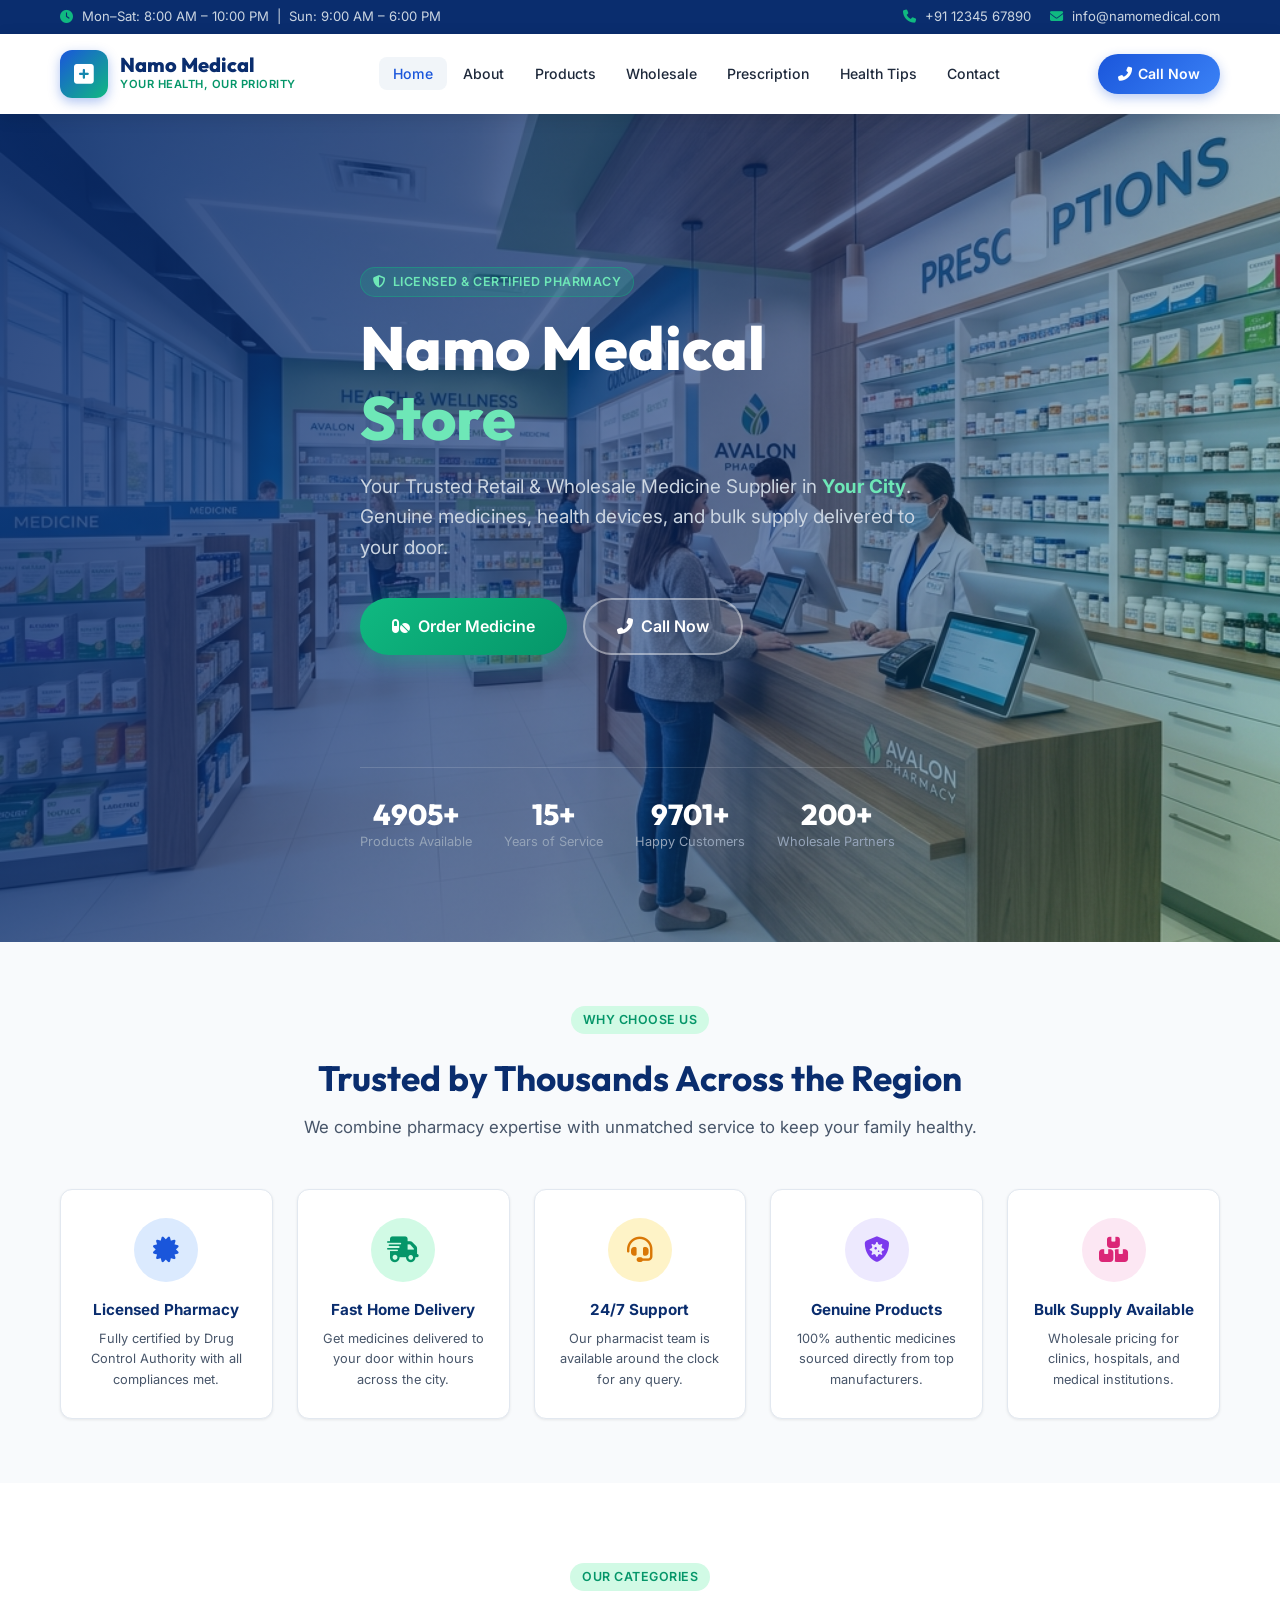
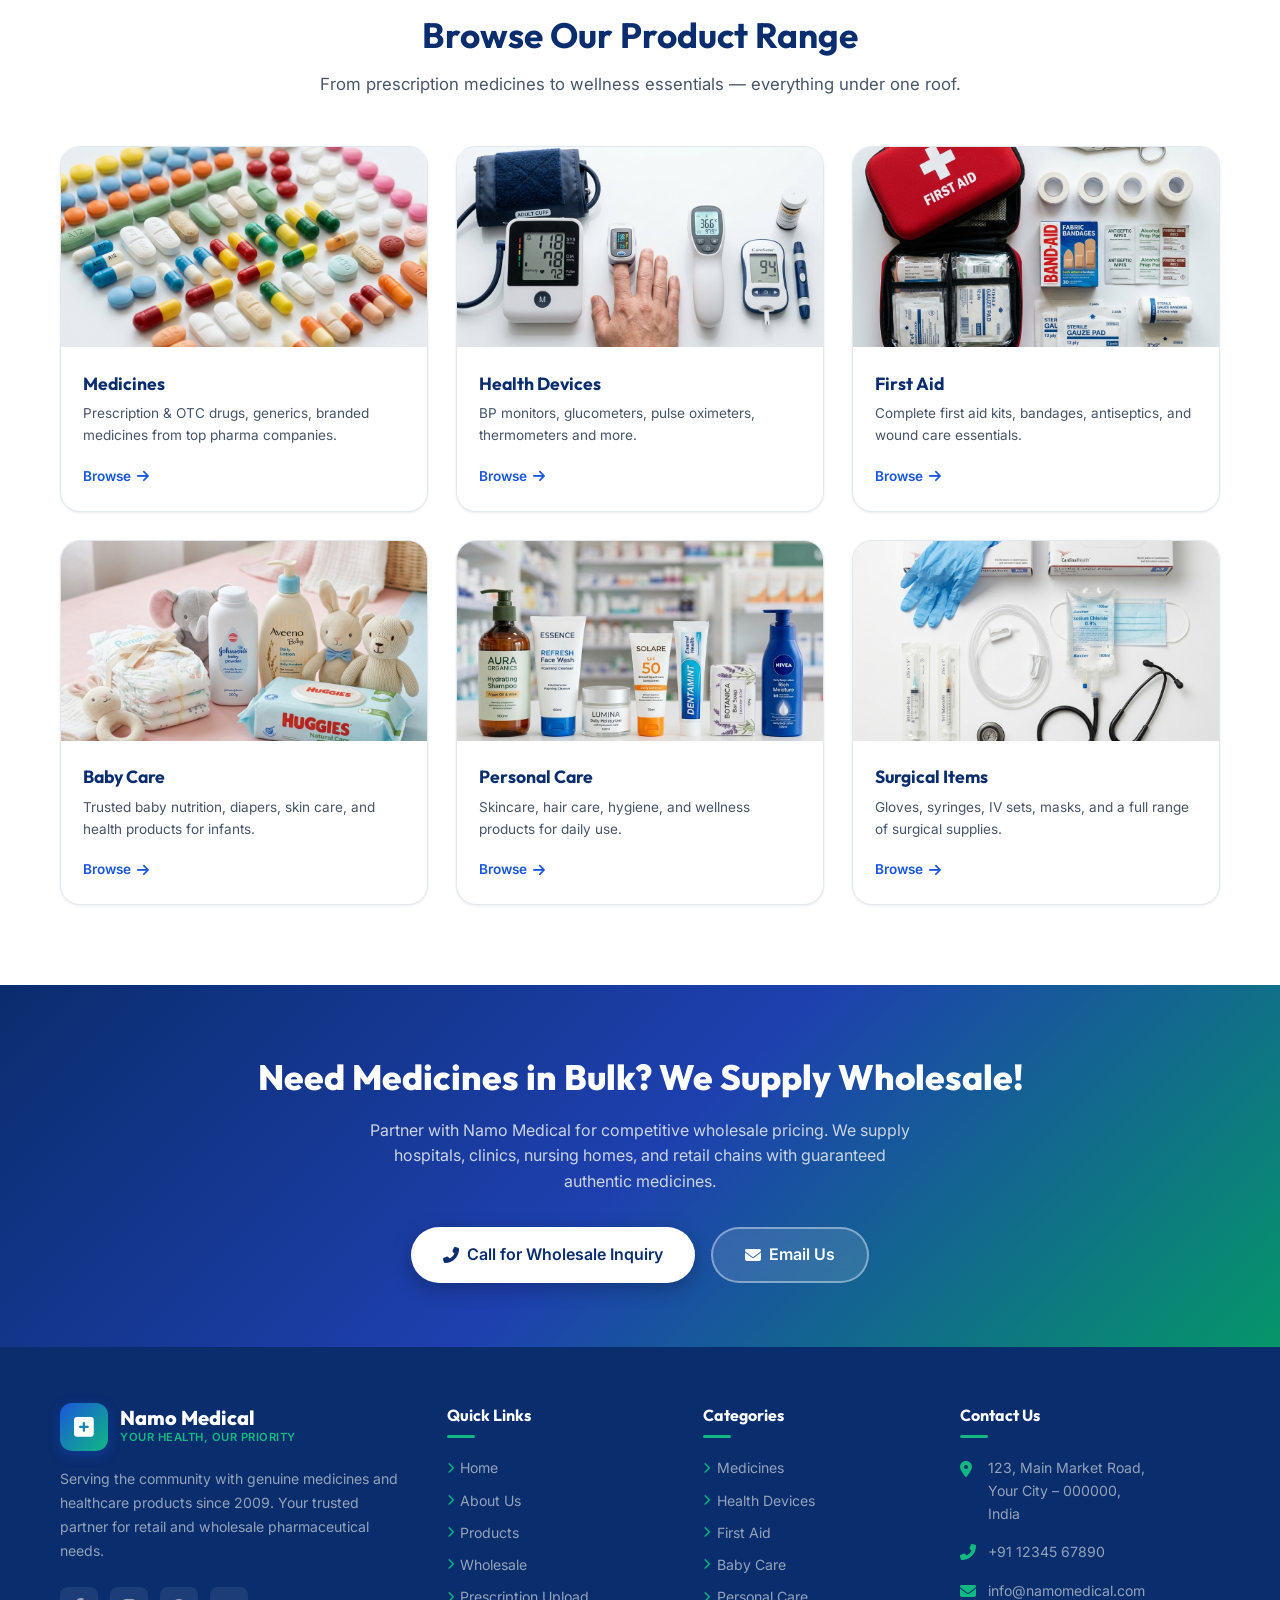
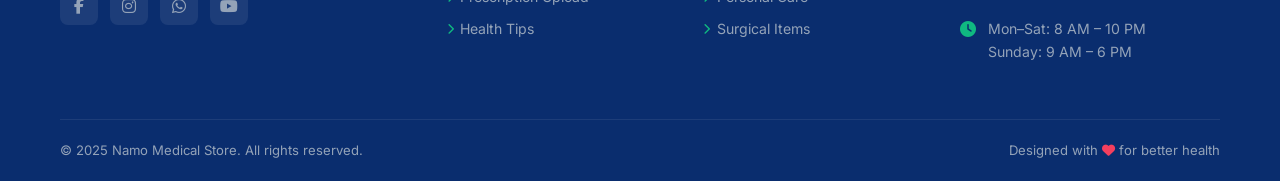
==== index.html @ fe3d4a57 "folder structure" ====
<!DOCTYPE html>
<html lang="en">
<head>
  <meta charset="UTF-8" />
  <meta name="viewport" content="width=device-width, initial-scale=1.0" />
  <title>Namo Medical Store – Trusted Retail & Wholesale Medicine Supplier</title>
  <meta name="description" content="Namo Medical Store – Your trusted retail pharmacy and wholesale medicine supplier. Licensed pharmacy offering genuine medicines, health devices, baby care, and more with fast home delivery." />
  <link rel="stylesheet" href="css/style.css" />
  <link rel="stylesheet" href="https://cdnjs.cloudflare.com/ajax/libs/font-awesome/6.5.0/css/all.min.css" />
</head>
<body>

  <!-- ===== TOP BAR ===== -->
  <div class="top-bar">
    <div class="container">
      <div class="top-bar-left">
        <span><i class="fas fa-clock"></i> Mon–Sat: 8:00 AM – 10:00 PM &nbsp;|&nbsp; Sun: 9:00 AM – 6:00 PM</span>
      </div>
      <div class="top-bar-right">
        <a href="tel:+911234567890"><i class="fas fa-phone"></i> +91 12345 67890</a>
        <a href="mailto:info@namomedical.com"><i class="fas fa-envelope"></i> info@namomedical.com</a>
      </div>
    </div>
  </div>

  <!-- ===== HEADER ===== -->
  <header id="main-header">
    <div class="container">
      <nav>
        <!-- Logo -->
        <a href="#home" class="logo">
          <div class="logo-icon"><i class="fas fa-plus-square"></i></div>
          <div class="logo-text">
            <div class="name">Namo Medical</div>
            <div class="tagline">Your Health, Our Priority</div>
          </div>
        </a>

        <!-- Desktop Nav -->
        <ul class="nav-menu">
          <li><a href="#home" class="active">Home</a></li>
          <li><a href="#about">About</a></li>
          <li><a href="#products">Products</a></li>
          <li><a href="#wholesale">Wholesale</a></li>
          <li><a href="#prescription">Prescription</a></li>
          <li><a href="#health-tips">Health Tips</a></li>
          <li><a href="#contact">Contact</a></li>
        </ul>

        <!-- Actions -->
        <div class="nav-actions">
          <a href="tel:+911234567890" class="btn-call">
            <i class="fas fa-phone-alt"></i> Call Now
          </a>
          <button class="hamburger" id="hamburger" aria-label="Open menu">
            <span></span><span></span><span></span>
          </button>
        </div>
      </nav>
    </div>
  </header>

  <!-- ===== MOBILE NAV ===== -->
  <div class="mobile-nav" id="mobile-nav" role="dialog" aria-label="Mobile navigation">
    <button class="mobile-nav-close" id="mobile-close"><i class="fas fa-times"></i></button>
    <a href="#home">Home</a>
    <a href="#about">About</a>
    <a href="#products">Products</a>
    <a href="#wholesale">Wholesale</a>
    <a href="#prescription">Prescription Upload</a>
    <a href="#health-tips">Health Tips</a>
    <a href="#contact">Contact</a>
    <a href="tel:+911234567890" class="btn-call"><i class="fas fa-phone-alt"></i> Call Now</a>
  </div>

  <!-- ===== HERO ===== -->
  <section class="hero" id="home">
    <div class="hero-bg"></div>
    <div class="hero-overlay"></div>
    <div class="container">
      <div class="hero-content">
        <span class="badge-pill"><i class="fas fa-shield-alt"></i> &nbsp;Licensed & Certified Pharmacy</span>
        <h1 class="hero-title">
          Namo Medical<br />
          <span>Store</span>
        </h1>
        <p class="hero-subtitle">
          Your Trusted Retail &amp; Wholesale Medicine Supplier in <strong style="color:#6ee7b7;">Your City</strong>. Genuine medicines, health devices, and bulk supply delivered to your door.
        </p>
        <div class="hero-buttons">
          <a href="#products" class="btn-primary">
            <i class="fas fa-pills"></i> Order Medicine
          </a>
          <a href="tel:+911234567890" class="btn-secondary">
            <i class="fas fa-phone-alt"></i> Call Now
          </a>
        </div>
      </div>

      <div class="hero-stats">
        <div class="stat-item">
          <div class="stat-number" data-count="5000" data-suffix="+">0+</div>
          <div class="stat-label">Products Available</div>
        </div>
        <div class="stat-item">
          <div class="stat-number" data-count="15" data-suffix="+">0+</div>
          <div class="stat-label">Years of Service</div>
        </div>
        <div class="stat-item">
          <div class="stat-number" data-count="10000" data-suffix="+">0+</div>
          <div class="stat-label">Happy Customers</div>
        </div>
        <div class="stat-item">
          <div class="stat-number" data-count="200" data-suffix="+">0+</div>
          <div class="stat-label">Wholesale Partners</div>
        </div>
      </div>
    </div>
  </section>

  <!-- ===== TRUST BADGES ===== -->
  <section class="trust-section" id="about">
    <div class="container">
      <span class="badge-pill" style="display:block;width:fit-content;margin:0 auto 1rem;">Why Choose Us</span>
      <h2 class="section-title">Trusted by Thousands Across the Region</h2>
      <p class="section-subtitle">We combine pharmacy expertise with unmatched service to keep your family healthy.</p>
      <div class="trust-grid">

        <div class="trust-card reveal">
          <div class="trust-icon"><i class="fas fa-certificate"></i></div>
          <h3>Licensed Pharmacy</h3>
          <p>Fully certified by Drug Control Authority with all compliances met.</p>
        </div>

        <div class="trust-card reveal">
          <div class="trust-icon"><i class="fas fa-truck-fast"></i></div>
          <h3>Fast Home Delivery</h3>
          <p>Get medicines delivered to your door within hours across the city.</p>
        </div>

        <div class="trust-card reveal">
          <div class="trust-icon"><i class="fas fa-headset"></i></div>
          <h3>24/7 Support</h3>
          <p>Our pharmacist team is available around the clock for any query.</p>
        </div>

        <div class="trust-card reveal">
          <div class="trust-icon"><i class="fas fa-shield-virus"></i></div>
          <h3>Genuine Products</h3>
          <p>100% authentic medicines sourced directly from top manufacturers.</p>
        </div>

        <div class="trust-card reveal">
          <div class="trust-icon"><i class="fas fa-boxes-stacked"></i></div>
          <h3>Bulk Supply Available</h3>
          <p>Wholesale pricing for clinics, hospitals, and medical institutions.</p>
        </div>

      </div>
    </div>
  </section>

  <!-- ===== FEATURED CATEGORIES ===== -->
  <section class="categories-section" id="products">
    <div class="container">
      <span class="badge-pill" style="display:block;width:fit-content;margin:0 auto 1rem;">Our Categories</span>
      <h2 class="section-title">Browse Our Product Range</h2>
      <p class="section-subtitle">From prescription medicines to wellness essentials — everything under one roof.</p>
      <div class="categories-grid">

        <div class="category-card reveal">
          <div class="category-img-wrap">
            <img src="images/medicines.png" alt="Medicines" class="category-img" loading="lazy" />
            <div class="category-overlay"></div>
          </div>
          <div class="category-body">
            <h3>Medicines</h3>
            <p>Prescription & OTC drugs, generics, branded medicines from top pharma companies.</p>
            <span class="category-link">Browse <i class="fas fa-arrow-right"></i></span>
          </div>
        </div>

        <div class="category-card reveal">
          <div class="category-img-wrap">
            <img src="images/health_devices.png" alt="Health Devices" class="category-img" loading="lazy" />
            <div class="category-overlay"></div>
          </div>
          <div class="category-body">
            <h3>Health Devices</h3>
            <p>BP monitors, glucometers, pulse oximeters, thermometers and more.</p>
            <span class="category-link">Browse <i class="fas fa-arrow-right"></i></span>
          </div>
        </div>

        <div class="category-card reveal">
          <div class="category-img-wrap">
            <img src="images/first_aid.png" alt="First Aid" class="category-img" loading="lazy" />
            <div class="category-overlay"></div>
          </div>
          <div class="category-body">
            <h3>First Aid</h3>
            <p>Complete first aid kits, bandages, antiseptics, and wound care essentials.</p>
            <span class="category-link">Browse <i class="fas fa-arrow-right"></i></span>
          </div>
        </div>

        <div class="category-card reveal">
          <div class="category-img-wrap">
            <img src="images/baby_care.png" alt="Baby Care" class="category-img" loading="lazy" />
            <div class="category-overlay"></div>
          </div>
          <div class="category-body">
            <h3>Baby Care</h3>
            <p>Trusted baby nutrition, diapers, skin care, and health products for infants.</p>
            <span class="category-link">Browse <i class="fas fa-arrow-right"></i></span>
          </div>
        </div>

        <div class="category-card reveal">
          <div class="category-img-wrap">
            <img src="images/personal_care.png" alt="Personal Care" class="category-img" loading="lazy" />
            <div class="category-overlay"></div>
          </div>
          <div class="category-body">
            <h3>Personal Care</h3>
            <p>Skincare, hair care, hygiene, and wellness products for daily use.</p>
            <span class="category-link">Browse <i class="fas fa-arrow-right"></i></span>
          </div>
        </div>

        <div class="category-card reveal">
          <div class="category-img-wrap">
            <img src="images/surgical.png" alt="Surgical Items" class="category-img" loading="lazy" />
            <div class="category-overlay"></div>
          </div>
          <div class="category-body">
            <h3>Surgical Items</h3>
            <p>Gloves, syringes, IV sets, masks, and a full range of surgical supplies.</p>
            <span class="category-link">Browse <i class="fas fa-arrow-right"></i></span>
          </div>
        </div>

      </div>
    </div>
  </section>

  <!-- ===== CTA STRIP ===== -->
  <section class="cta-strip" id="wholesale">
    <div class="container">
      <h2>Need Medicines in Bulk? We Supply Wholesale!</h2>
      <p>Partner with Namo Medical for competitive wholesale pricing. We supply hospitals, clinics, nursing homes, and retail chains with guaranteed authentic medicines.</p>
      <div style="display:flex;gap:1rem;justify-content:center;flex-wrap:wrap;">
        <a href="tel:+911234567890" class="btn-primary"><i class="fas fa-phone-alt"></i> Call for Wholesale Inquiry</a>
        <a href="mailto:wholesale@namomedical.com" class="btn-secondary" style="color:white;"><i class="fas fa-envelope"></i> Email Us</a>
      </div>
    </div>
  </section>

  <!-- ===== FOOTER ===== -->
  <footer id="contact">
    <div class="container">
      <div class="footer-grid">

        <!-- Brand -->
        <div class="footer-brand">
          <div class="logo">
            <div class="logo-icon"><i class="fas fa-plus-square"></i></div>
            <div class="logo-text">
              <div class="name">Namo Medical</div>
              <div class="tagline">Your Health, Our Priority</div>
            </div>
          </div>
          <p class="footer-desc">Serving the community with genuine medicines and healthcare products since 2009. Your trusted partner for retail and wholesale pharmaceutical needs.</p>
          <div class="social-links">
            <a href="#" aria-label="Facebook"><i class="fab fa-facebook-f"></i></a>
            <a href="#" aria-label="Instagram"><i class="fab fa-instagram"></i></a>
            <a href="#" aria-label="WhatsApp"><i class="fab fa-whatsapp"></i></a>
            <a href="#" aria-label="YouTube"><i class="fab fa-youtube"></i></a>
          </div>
        </div>

        <!-- Quick Links -->
        <div class="footer-col">
          <h4>Quick Links</h4>
          <ul class="footer-links">
            <li><a href="#home"><i class="fas fa-chevron-right"></i> Home</a></li>
            <li><a href="#about"><i class="fas fa-chevron-right"></i> About Us</a></li>
            <li><a href="#products"><i class="fas fa-chevron-right"></i> Products</a></li>
            <li><a href="#wholesale"><i class="fas fa-chevron-right"></i> Wholesale</a></li>
            <li><a href="#prescription"><i class="fas fa-chevron-right"></i> Prescription Upload</a></li>
            <li><a href="#health-tips"><i class="fas fa-chevron-right"></i> Health Tips</a></li>
          </ul>
        </div>

        <!-- Categories -->
        <div class="footer-col">
          <h4>Categories</h4>
          <ul class="footer-links">
            <li><a href="#products"><i class="fas fa-chevron-right"></i> Medicines</a></li>
            <li><a href="#products"><i class="fas fa-chevron-right"></i> Health Devices</a></li>
            <li><a href="#products"><i class="fas fa-chevron-right"></i> First Aid</a></li>
            <li><a href="#products"><i class="fas fa-chevron-right"></i> Baby Care</a></li>
            <li><a href="#products"><i class="fas fa-chevron-right"></i> Personal Care</a></li>
            <li><a href="#products"><i class="fas fa-chevron-right"></i> Surgical Items</a></li>
          </ul>
        </div>

        <!-- Contact -->
        <div class="footer-col">
          <h4>Contact Us</h4>
          <div class="contact-item">
            <i class="fas fa-map-marker-alt"></i>
            <span>123, Main Market Road,<br />Your City – 000000,<br />India</span>
          </div>
          <div class="contact-item">
            <i class="fas fa-phone-alt"></i>
            <span><a href="tel:+911234567890" style="color:#94a3b8;">+91 12345 67890</a></span>
          </div>
          <div class="contact-item">
            <i class="fas fa-envelope"></i>
            <span><a href="mailto:info@namomedical.com" style="color:#94a3b8;">info@namomedical.com</a></span>
          </div>
          <div class="contact-item">
            <i class="fas fa-clock"></i>
            <span>Mon–Sat: 8 AM – 10 PM<br />Sunday: 9 AM – 6 PM</span>
          </div>
        </div>

      </div><!-- /footer-grid -->

      <div class="footer-bottom">
        <span>&copy; 2025 Namo Medical Store. All rights reserved.</span>
        <span>Designed with <i class="fas fa-heart" style="color:#f43f5e;"></i> for better health</span>
      </div>
    </div>
  </footer>

  <script src="js/main.js"></script>
</body>
</html>
---- css/style.css ----
/* =============================================
   NAMO MEDICAL STORE - Main Stylesheet
   ============================================= */

@import url('https://fonts.googleapis.com/css2?family=Inter:wght@300;400;500;600;700;800&family=Outfit:wght@400;600;700;800&display=swap');

/* --- CSS Variables --- */
:root {
  --blue-dark:   #0a2d6e;
  --blue:        #1a56db;
  --blue-light:  #3b82f6;
  --green:       #10b981;
  --green-dark:  #059669;
  --green-light: #d1fae5;
  --white:       #ffffff;
  --gray-50:     #f8fafc;
  --gray-100:    #f1f5f9;
  --gray-200:    #e2e8f0;
  --gray-400:    #94a3b8;
  --gray-600:    #475569;
  --gray-800:    #1e293b;
  --shadow-sm:   0 1px 3px rgba(0,0,0,.08);
  --shadow-md:   0 4px 16px rgba(0,0,0,.10);
  --shadow-lg:   0 12px 40px rgba(0,0,0,.14);
  --radius:      12px;
  --radius-lg:   20px;
  --transition:  .3s ease;
}

/* --- Reset --- */
*, *::before, *::after { box-sizing: border-box; margin: 0; padding: 0; }
html { scroll-behavior: smooth; font-size: 16px; }
body { font-family: 'Inter', sans-serif; color: var(--gray-800); background: var(--white); line-height: 1.6; }
img { max-width: 100%; display: block; }
a { text-decoration: none; color: inherit; }
ul { list-style: none; }
button { cursor: pointer; border: none; font-family: inherit; }

/* --- Utility --- */
.container { max-width: 1200px; margin: 0 auto; padding: 0 20px; }
.section-title { font-family: 'Outfit', sans-serif; font-size: clamp(1.6rem, 3vw, 2.2rem); font-weight: 700; color: var(--blue-dark); text-align: center; margin-bottom: .5rem; }
.section-subtitle { text-align: center; color: var(--gray-600); font-size: 1.05rem; margin-bottom: 3rem; }
.badge-pill { display: inline-block; background: var(--green-light); color: var(--green-dark); font-size: .78rem; font-weight: 600; padding: .25rem .75rem; border-radius: 50px; letter-spacing: .5px; text-transform: uppercase; margin-bottom: 1rem; }

/* =============================================
   TOP BAR
   ============================================= */
.top-bar {
  background: var(--blue-dark);
  color: #cbd5e1;
  font-size: .82rem;
  padding: .4rem 0;
}
.top-bar .container {
  display: flex;
  justify-content: space-between;
  align-items: center;
  flex-wrap: wrap;
  gap: .5rem;
}
.top-bar a { color: #cbd5e1; transition: color var(--transition); }
.top-bar a:hover { color: var(--white); }
.top-bar-left, .top-bar-right { display: flex; align-items: center; gap: 1.2rem; }
.top-bar i { margin-right: .3rem; color: var(--green); }

/* =============================================
   HEADER / NAV
   ============================================= */
header {
  position: sticky;
  top: 0;
  z-index: 1000;
  background: var(--white);
  box-shadow: var(--shadow-md);
  transition: box-shadow var(--transition);
}
header.scrolled { box-shadow: 0 4px 24px rgba(0,0,0,.15); }

nav { display: flex; align-items: center; justify-content: space-between; padding: 1rem 0; gap: 1rem; }

/* Logo */
.logo { display: flex; align-items: center; gap: .75rem; }
.logo-icon {
  width: 48px; height: 48px;
  background: linear-gradient(135deg, var(--blue), var(--green));
  border-radius: var(--radius);
  display: flex; align-items: center; justify-content: center;
  font-size: 1.4rem; color: white;
  box-shadow: 0 4px 12px rgba(26,86,219,.35);
}
.logo-text .name { font-family: 'Outfit', sans-serif; font-weight: 800; font-size: 1.25rem; color: var(--blue-dark); line-height: 1.1; }
.logo-text .tagline { font-size: .7rem; color: var(--green-dark); font-weight: 600; letter-spacing: .5px; text-transform: uppercase; }

/* Nav Menu */
.nav-menu { display: flex; align-items: center; gap: .2rem; }
.nav-menu a {
  padding: .5rem .85rem;
  font-size: .88rem;
  font-weight: 500;
  color: var(--gray-800);
  border-radius: 8px;
  transition: background var(--transition), color var(--transition);
  white-space: nowrap;
}
.nav-menu a:hover, .nav-menu a.active { background: var(--gray-100); color: var(--blue); }

/* Nav Actions */
.nav-actions { display: flex; align-items: center; gap: .75rem; }
.btn-call {
  background: linear-gradient(135deg, var(--blue), var(--blue-light));
  color: white;
  padding: .55rem 1.25rem;
  border-radius: 50px;
  font-size: .88rem;
  font-weight: 600;
  display: flex; align-items: center; gap: .4rem;
  box-shadow: 0 4px 12px rgba(26,86,219,.3);
  transition: transform var(--transition), box-shadow var(--transition);
}
.btn-call:hover { transform: translateY(-2px); box-shadow: 0 6px 20px rgba(26,86,219,.4); }

/* Hamburger */
.hamburger { display: none; flex-direction: column; gap: 5px; padding: .4rem; cursor: pointer; }
.hamburger span { display: block; width: 24px; height: 2px; background: var(--blue-dark); border-radius: 2px; transition: all var(--transition); }
.hamburger.open span:nth-child(1) { transform: rotate(45deg) translate(5px, 5px); }
.hamburger.open span:nth-child(2) { opacity: 0; }
.hamburger.open span:nth-child(3) { transform: rotate(-45deg) translate(5px, -5px); }

/* =============================================
   HERO SECTION
   ============================================= */
.hero {
  position: relative;
  min-height: 92vh;
  display: flex; align-items: center;
  overflow: hidden;
}
.hero-bg {
  position: absolute; inset: 0;
  background-image: url('../images/hero_banner.png');
  background-size: cover;
  background-position: center;
  background-repeat: no-repeat;
}
.hero-overlay {
  position: absolute; inset: 0;
  background: linear-gradient(120deg, rgba(10,45,110,.88) 0%, rgba(10,45,110,.6) 55%, rgba(16,185,129,.25) 100%);
}
.hero-content {
  position: relative; z-index: 2;
  max-width: 700px;
  padding: 4rem 0;
  animation: fadeInUp .9s ease both;
}
.hero-content .badge-pill { background: rgba(16,185,129,.2); color: #6ee7b7; border: 1px solid rgba(16,185,129,.4); }
.hero-title {
  font-family: 'Outfit', sans-serif;
  font-size: clamp(2.2rem, 5vw, 3.8rem);
  font-weight: 800;
  color: white;
  line-height: 1.15;
  margin-bottom: 1.2rem;
}
.hero-title span { color: #6ee7b7; }
.hero-subtitle { font-size: clamp(1rem, 2vw, 1.18rem); color: #cbd5e1; margin-bottom: 2.2rem; max-width: 560px; }
.hero-buttons { display: flex; gap: 1rem; flex-wrap: wrap; }

/* Buttons */
.btn-primary {
  background: linear-gradient(135deg, var(--green), var(--green-dark));
  color: white;
  padding: .85rem 2rem;
  border-radius: 50px;
  font-size: 1rem;
  font-weight: 600;
  display: inline-flex; align-items: center; gap: .5rem;
  box-shadow: 0 6px 20px rgba(16,185,129,.4);
  transition: transform var(--transition), box-shadow var(--transition);
}
.btn-primary:hover { transform: translateY(-3px); box-shadow: 0 10px 28px rgba(16,185,129,.5); }

.btn-secondary {
  background: rgba(255,255,255,.12);
  color: white;
  padding: .85rem 2rem;
  border-radius: 50px;
  font-size: 1rem;
  font-weight: 600;
  display: inline-flex; align-items: center; gap: .5rem;
  border: 2px solid rgba(255,255,255,.4);
  backdrop-filter: blur(8px);
  transition: all var(--transition);
}
.btn-secondary:hover { background: rgba(255,255,255,.22); border-color: white; }

/* Hero Stats */
.hero-stats {
  position: relative; z-index: 2;
  display: flex; gap: 2rem; flex-wrap: wrap;
  margin-top: 3rem;
  padding-top: 2rem;
  border-top: 1px solid rgba(255,255,255,.15);
}
.stat-item { text-align: center; }
.stat-number { font-family: 'Outfit', sans-serif; font-size: 1.8rem; font-weight: 800; color: white; line-height: 1; }
.stat-label { font-size: .8rem; color: #94a3b8; margin-top: .2rem; }

/* =============================================
   TRUST BADGES
   ============================================= */
.trust-section { padding: 4rem 0; background: var(--gray-50); }
.trust-grid {
  display: grid;
  grid-template-columns: repeat(5, 1fr);
  gap: 1.5rem;
}
.trust-card {
  background: var(--white);
  border-radius: var(--radius);
  padding: 1.75rem 1.25rem;
  text-align: center;
  box-shadow: var(--shadow-sm);
  border: 1px solid var(--gray-200);
  transition: transform var(--transition), box-shadow var(--transition);
}
.trust-card:hover { transform: translateY(-5px); box-shadow: var(--shadow-lg); }
.trust-icon {
  width: 64px; height: 64px;
  margin: 0 auto 1rem;
  border-radius: 50%;
  display: flex; align-items: center; justify-content: center;
  font-size: 1.6rem;
}
.trust-card:nth-child(1) .trust-icon { background: #dbeafe; color: var(--blue); }
.trust-card:nth-child(2) .trust-icon { background: var(--green-light); color: var(--green-dark); }
.trust-card:nth-child(3) .trust-icon { background: #fef3c7; color: #d97706; }
.trust-card:nth-child(4) .trust-icon { background: #ede9fe; color: #7c3aed; }
.trust-card:nth-child(5) .trust-icon { background: #fce7f3; color: #db2777; }
.trust-card h3 { font-size: .95rem; font-weight: 700; color: var(--blue-dark); margin-bottom: .4rem; }
.trust-card p { font-size: .8rem; color: var(--gray-600); }

/* =============================================
   FEATURED CATEGORIES
   ============================================= */
.categories-section { padding: 5rem 0; background: var(--white); }
.categories-grid {
  display: grid;
  grid-template-columns: repeat(3, 1fr);
  gap: 1.75rem;
}
.category-card {
  border-radius: var(--radius-lg);
  overflow: hidden;
  box-shadow: var(--shadow-sm);
  border: 1px solid var(--gray-200);
  transition: transform var(--transition), box-shadow var(--transition);
  background: var(--white);
  cursor: pointer;
  position: relative;
}
.category-card:hover { transform: translateY(-6px); box-shadow: var(--shadow-lg); }
.category-img {
  width: 100%;
  height: 200px;
  object-fit: cover;
  transition: transform .5s ease;
}
.category-card:hover .category-img { transform: scale(1.06); }
.category-img-wrap { overflow: hidden; position: relative; }
.category-overlay {
  position: absolute; inset: 0;
  background: linear-gradient(to top, rgba(10,45,110,.65) 0%, transparent 60%);
  opacity: 0;
  transition: opacity var(--transition);
}
.category-card:hover .category-overlay { opacity: 1; }
.category-body { padding: 1.4rem; }
.category-body h3 { font-family: 'Outfit', sans-serif; font-size: 1.1rem; font-weight: 700; color: var(--blue-dark); margin-bottom: .35rem; }
.category-body p { font-size: .85rem; color: var(--gray-600); margin-bottom: 1rem; }
.category-link {
  display: inline-flex; align-items: center; gap: .35rem;
  font-size: .85rem; font-weight: 600; color: var(--blue);
  transition: gap var(--transition);
}
.category-card:hover .category-link { gap: .6rem; }

/* =============================================
   CTA STRIP
   ============================================= */
.cta-strip {
  background: linear-gradient(135deg, var(--blue-dark) 0%, #1e40af 50%, var(--green-dark) 100%);
  padding: 4rem 0;
  text-align: center;
}
.cta-strip h2 { font-family: 'Outfit', sans-serif; font-size: clamp(1.5rem,3vw,2.2rem); font-weight: 800; color: white; margin-bottom: .75rem; }
.cta-strip p { color: #cbd5e1; font-size: 1rem; margin-bottom: 2rem; max-width: 560px; margin-left: auto; margin-right: auto; }
.cta-strip .btn-primary { background: white; color: var(--blue-dark); box-shadow: 0 6px 20px rgba(0,0,0,.25); }
.cta-strip .btn-primary:hover { box-shadow: 0 10px 30px rgba(0,0,0,.35); }

/* =============================================
   FOOTER
   ============================================= */
footer {
  background: var(--blue-dark);
  color: #94a3b8;
  padding: 3.5rem 0 0;
}
.footer-grid {
  display: grid;
  grid-template-columns: 1.6fr 1fr 1fr 1.2fr;
  gap: 2.5rem;
  padding-bottom: 2.5rem;
}
.footer-brand .logo-text .name { color: white; }
.footer-brand .logo-text .tagline { color: var(--green); }
.footer-desc { font-size: .88rem; margin: 1rem 0 1.5rem; line-height: 1.7; }
.social-links { display: flex; gap: .75rem; }
.social-links a {
  width: 38px; height: 38px;
  background: rgba(255,255,255,.08);
  border-radius: 8px;
  display: flex; align-items: center; justify-content: center;
  color: #94a3b8;
  transition: background var(--transition), color var(--transition), transform var(--transition);
}
.social-links a:hover { background: var(--blue); color: white; transform: translateY(-3px); }

.footer-col h4 { font-family: 'Outfit', sans-serif; font-size: 1rem; font-weight: 700; color: white; margin-bottom: 1.2rem; position: relative; }
.footer-col h4::after { content: ''; display: block; width: 28px; height: 3px; background: var(--green); border-radius: 2px; margin-top: .4rem; }
.footer-links li { margin-bottom: .6rem; }
.footer-links a { font-size: .88rem; color: #94a3b8; transition: color var(--transition), padding-left var(--transition); display: flex; align-items: center; gap: .4rem; }
.footer-links a:hover { color: white; padding-left: 4px; }
.footer-links a i { font-size: .7rem; color: var(--green); }

.contact-item { display: flex; gap: .75rem; align-items: flex-start; margin-bottom: 1rem; }
.contact-item i { color: var(--green); margin-top: .2rem; min-width: 16px; }
.contact-item span { font-size: .88rem; line-height: 1.6; }

.footer-bottom {
  border-top: 1px solid rgba(255,255,255,.08);
  padding: 1.25rem 0;
  display: flex;
  justify-content: space-between;
  align-items: center;
  flex-wrap: wrap;
  gap: .75rem;
  font-size: .82rem;
}
.footer-bottom a { color: var(--green); }

/* =============================================
   MOBILE NAV OVERLAY
   ============================================= */
.mobile-nav {
  display: none;
  position: fixed;
  inset: 0;
  z-index: 999;
  background: var(--white);
  padding: 2rem 1.5rem;
  flex-direction: column;
  gap: 1rem;
  overflow-y: auto;
  transform: translateX(-100%);
  transition: transform var(--transition);
}
.mobile-nav.open { transform: translateX(0); }
.mobile-nav a {
  display: block;
  padding: .85rem 1rem;
  font-size: 1.05rem;
  font-weight: 500;
  border-radius: var(--radius);
  border-bottom: 1px solid var(--gray-100);
  transition: background var(--transition);
}
.mobile-nav a:hover { background: var(--gray-50); color: var(--blue); }
.mobile-nav .btn-call { width: fit-content; margin-top: .5rem; }
.mobile-nav-close { align-self: flex-end; background: var(--gray-100); border-radius: 8px; padding: .5rem .9rem; font-size: 1.2rem; color: var(--gray-800); margin-bottom: 1rem; }

/* =============================================
   ANIMATIONS
   ============================================= */
@keyframes fadeInUp {
  from { opacity: 0; transform: translateY(30px); }
  to   { opacity: 1; transform: translateY(0); }
}
.reveal { opacity: 0; transform: translateY(28px); transition: opacity .7s ease, transform .7s ease; }
.reveal.visible { opacity: 1; transform: translateY(0); }

/* =============================================
   RESPONSIVE
   ============================================= */
@media (max-width: 1024px) {
  .trust-grid { grid-template-columns: repeat(3, 1fr); }
  .footer-grid { grid-template-columns: 1fr 1fr; }
}

@media (max-width: 768px) {
  .nav-menu, .nav-actions .btn-call { display: none; }
  .hamburger { display: flex; }
  .mobile-nav { display: flex; }
  .categories-grid { grid-template-columns: repeat(2, 1fr); }
  .trust-grid { grid-template-columns: repeat(2, 1fr); }
  .hero-stats { gap: 1.5rem; }
  .footer-grid { grid-template-columns: 1fr; }
  .top-bar-left { display: none; }
}

@media (max-width: 480px) {
  .categories-grid { grid-template-columns: 1fr; }
  .trust-grid { grid-template-columns: 1fr 1fr; }
  .hero-buttons { flex-direction: column; align-items: flex-start; }
}
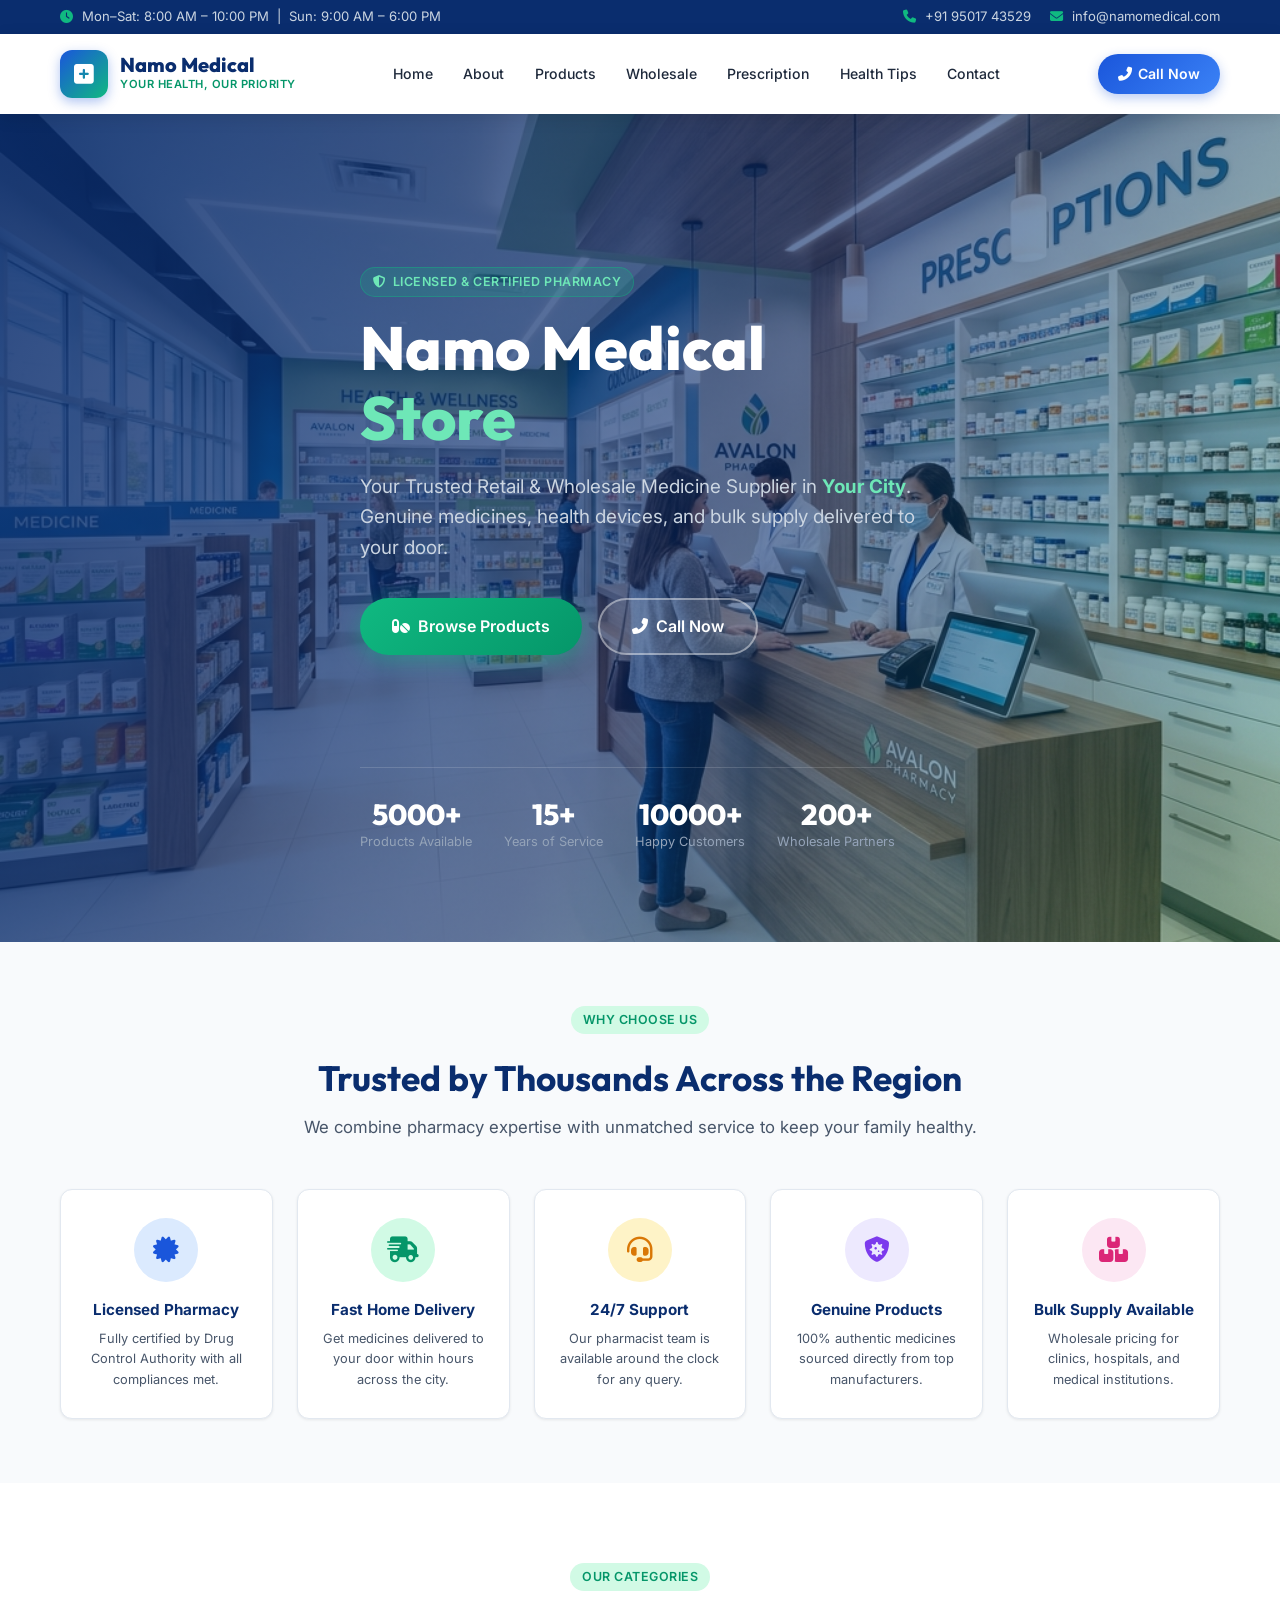
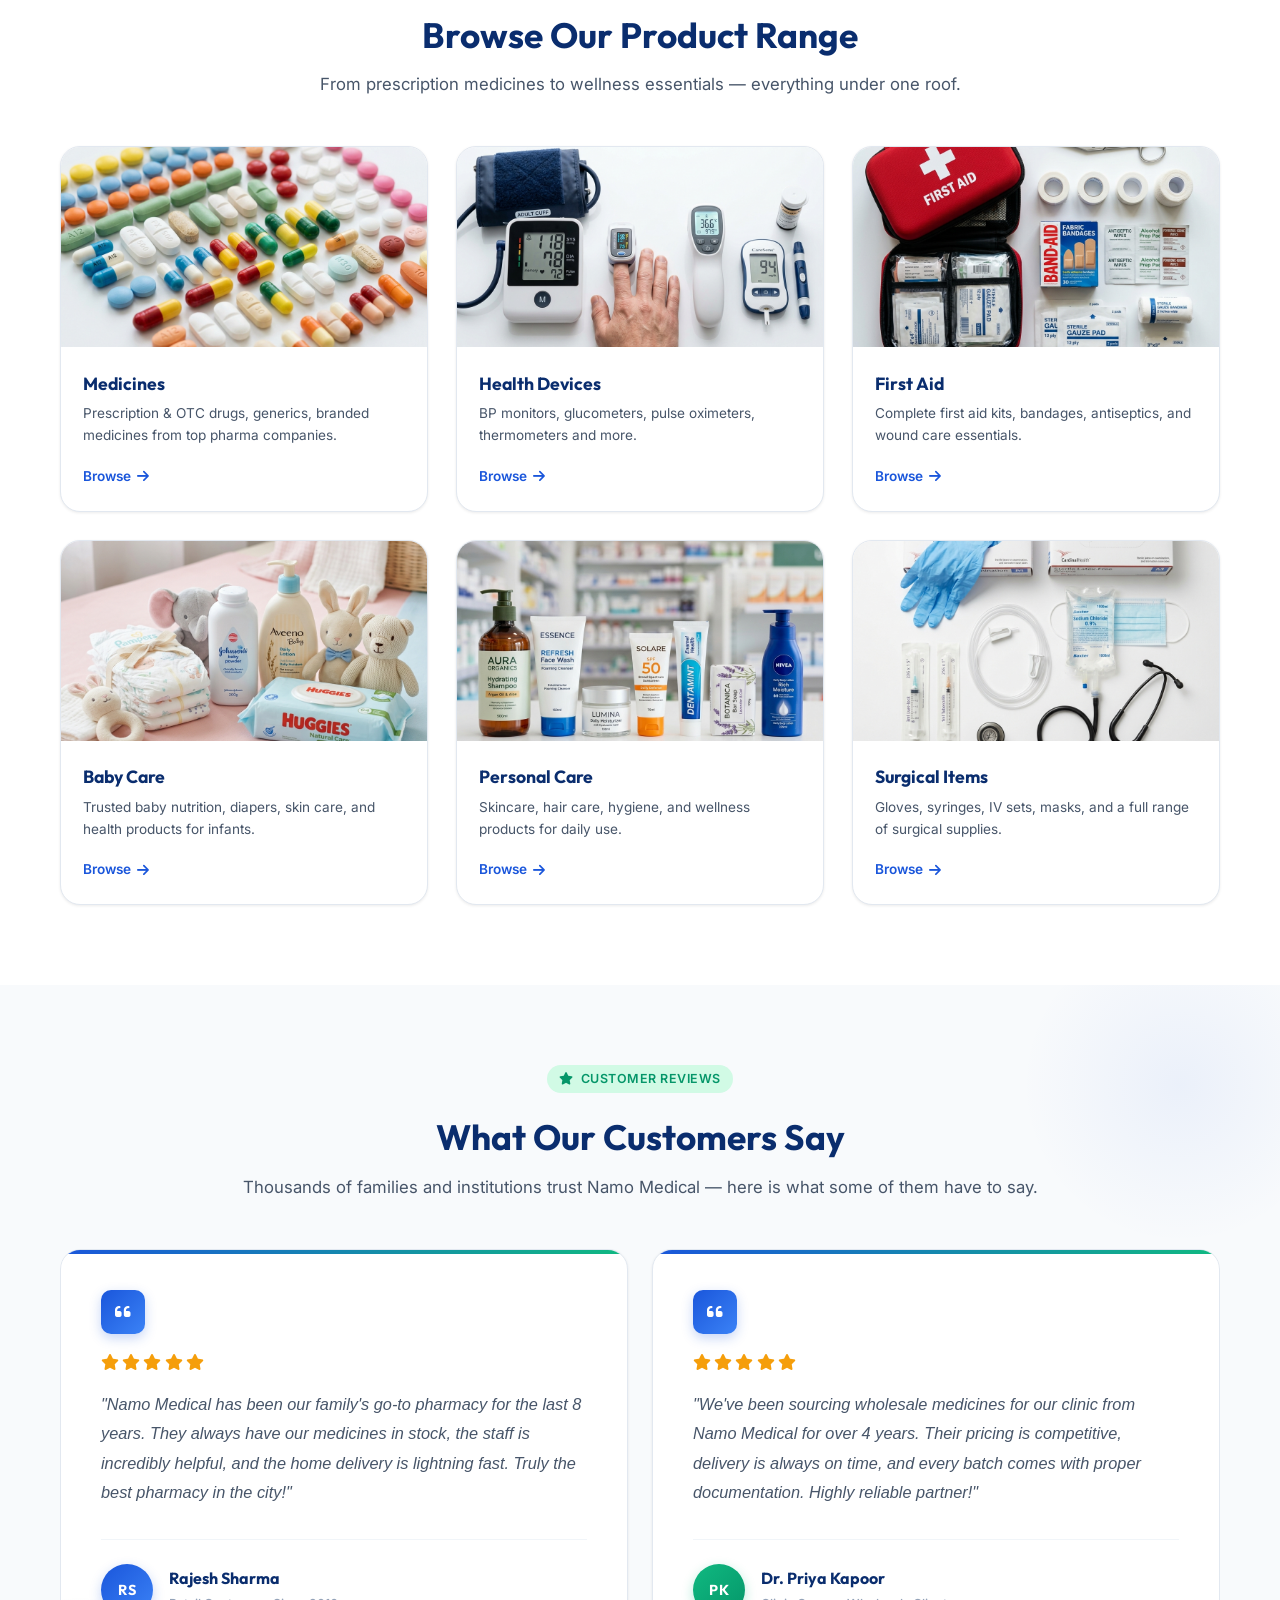
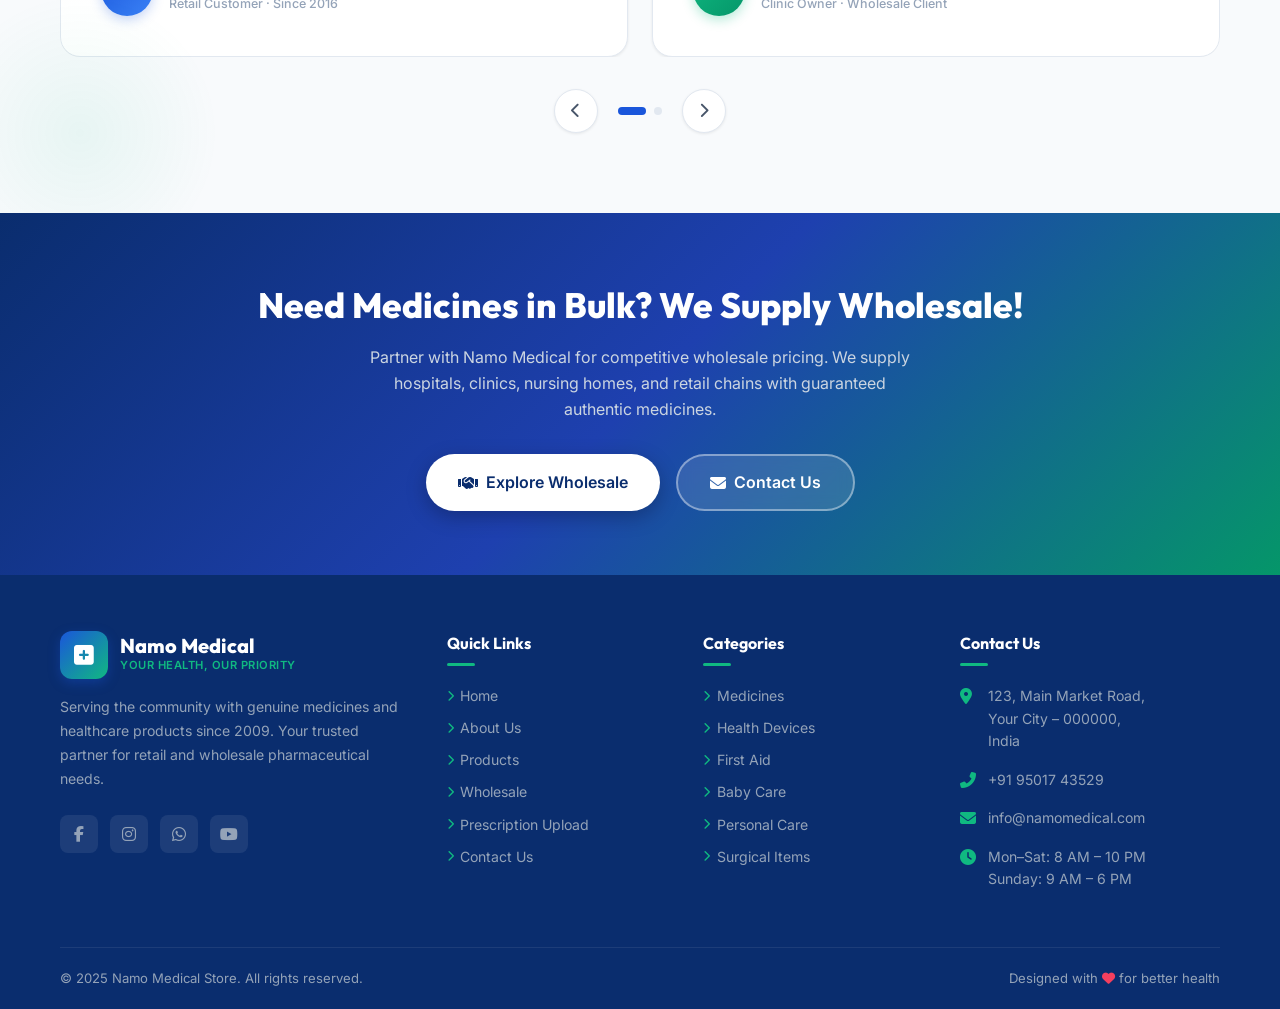
==== commit 9cf28cf7: "final touch" ====
--- a/index.html
+++ b/index.html
@@ -17,7 +17,7 @@
         <span><i class="fas fa-clock"></i> Mon–Sat: 8:00 AM – 10:00 PM &nbsp;|&nbsp; Sun: 9:00 AM – 6:00 PM</span>
       </div>
       <div class="top-bar-right">
-        <a href="tel:+911234567890"><i class="fas fa-phone"></i> +91 12345 67890</a>
+        <a href="tel:+919501743529"><i class="fas fa-phone"></i> +91 95017 43529</a>
         <a href="mailto:info@namomedical.com"><i class="fas fa-envelope"></i> info@namomedical.com</a>
       </div>
     </div>
@@ -28,7 +28,7 @@
     <div class="container">
       <nav>
         <!-- Logo -->
-        <a href="#home" class="logo">
+        <a href="index.html" class="logo">
           <div class="logo-icon"><i class="fas fa-plus-square"></i></div>
           <div class="logo-text">
             <div class="name">Namo Medical</div>
@@ -38,18 +38,18 @@
 
         <!-- Desktop Nav -->
         <ul class="nav-menu">
-          <li><a href="#home" class="active">Home</a></li>
-          <li><a href="#about">About</a></li>
-          <li><a href="#products">Products</a></li>
-          <li><a href="#wholesale">Wholesale</a></li>
-          <li><a href="#prescription">Prescription</a></li>
-          <li><a href="#health-tips">Health Tips</a></li>
-          <li><a href="#contact">Contact</a></li>
+          <li><a href="index.html" class="active">Home</a></li>
+          <li><a href="about.html">About</a></li>
+          <li><a href="products.html">Products</a></li>
+          <li><a href="wholesale.html">Wholesale</a></li>
+          <li><a href="prescription.html">Prescription</a></li>
+          <li><a href="health-tips.html">Health Tips</a></li>
+          <li><a href="contact.html">Contact</a></li>
         </ul>
 
         <!-- Actions -->
         <div class="nav-actions">
-          <a href="tel:+911234567890" class="btn-call">
+          <a href="tel:+919501743529" class="btn-call">
             <i class="fas fa-phone-alt"></i> Call Now
           </a>
           <button class="hamburger" id="hamburger" aria-label="Open menu">
@@ -63,14 +63,14 @@
   <!-- ===== MOBILE NAV ===== -->
   <div class="mobile-nav" id="mobile-nav" role="dialog" aria-label="Mobile navigation">
     <button class="mobile-nav-close" id="mobile-close"><i class="fas fa-times"></i></button>
-    <a href="#home">Home</a>
-    <a href="#about">About</a>
-    <a href="#products">Products</a>
-    <a href="#wholesale">Wholesale</a>
-    <a href="#prescription">Prescription Upload</a>
-    <a href="#health-tips">Health Tips</a>
-    <a href="#contact">Contact</a>
-    <a href="tel:+911234567890" class="btn-call"><i class="fas fa-phone-alt"></i> Call Now</a>
+    <a href="index.html">Home</a>
+    <a href="about.html">About</a>
+    <a href="products.html">Products</a>
+    <a href="wholesale.html">Wholesale</a>
+    <a href="prescription.html">Prescription Upload</a>
+    <a href="health-tips.html">Health Tips</a>
+    <a href="contact.html">Contact</a>
+    <a href="tel:+919501743529" class="btn-call"><i class="fas fa-phone-alt"></i> Call Now</a>
   </div>
 
   <!-- ===== HERO ===== -->
@@ -88,10 +88,9 @@
           Your Trusted Retail &amp; Wholesale Medicine Supplier in <strong style="color:#6ee7b7;">Your City</strong>. Genuine medicines, health devices, and bulk supply delivered to your door.
         </p>
         <div class="hero-buttons">
-          <a href="#products" class="btn-primary">
-            <i class="fas fa-pills"></i> Order Medicine
+          <a href="products.html" class="btn-primary"><i class="fas fa-pills"></i> Browse Products
           </a>
-          <a href="tel:+911234567890" class="btn-secondary">
+          <a href="tel:+919501743529" class="btn-secondary">
             <i class="fas fa-phone-alt"></i> Call Now
           </a>
         </div>
@@ -244,14 +243,96 @@
     </div>
   </section>
 
+
+  <!-- ===== TESTIMONIALS ===== -->
+  <section class="testimonials-section" id="testimonials">
+    <div class="container">
+      <span class="badge-pill" style="display:block;width:fit-content;margin:0 auto 1rem;"><i class="fas fa-star"></i>&nbsp; Customer Reviews</span>
+      <h2 class="section-title">What Our Customers Say</h2>
+      <p class="section-subtitle">Thousands of families and institutions trust Namo Medical — here is what some of them have to say.</p>
+
+      <div class="testi-carousel" id="testi-carousel" role="region" aria-label="Customer testimonials">
+        <div class="testi-track" id="testi-track">
+
+          <div class="testi-card" role="article">
+            <div class="testi-quote-icon"><i class="fas fa-quote-left"></i></div>
+            <div class="testi-stars" aria-label="5 out of 5 stars">
+              <i class="fas fa-star"></i><i class="fas fa-star"></i><i class="fas fa-star"></i><i class="fas fa-star"></i><i class="fas fa-star"></i>
+            </div>
+            <p class="testi-text">"Namo Medical has been our family's go-to pharmacy for the last 8 years. They always have our medicines in stock, the staff is incredibly helpful, and the home delivery is lightning fast. Truly the best pharmacy in the city!"</p>
+            <div class="testi-author">
+              <div class="testi-avatar" aria-hidden="true">RS</div>
+              <div class="testi-author-info">
+                <span class="testi-name">Rajesh Sharma</span>
+                <span class="testi-role">Retail Customer &middot; Since 2016</span>
+              </div>
+            </div>
+          </div>
+
+          <div class="testi-card" role="article">
+            <div class="testi-quote-icon"><i class="fas fa-quote-left"></i></div>
+            <div class="testi-stars" aria-label="5 out of 5 stars">
+              <i class="fas fa-star"></i><i class="fas fa-star"></i><i class="fas fa-star"></i><i class="fas fa-star"></i><i class="fas fa-star"></i>
+            </div>
+            <p class="testi-text">"We've been sourcing wholesale medicines for our clinic from Namo Medical for over 4 years. Their pricing is competitive, delivery is always on time, and every batch comes with proper documentation. Highly reliable partner!"</p>
+            <div class="testi-author">
+              <div class="testi-avatar testi-avatar--green" aria-hidden="true">PK</div>
+              <div class="testi-author-info">
+                <span class="testi-name">Dr. Priya Kapoor</span>
+                <span class="testi-role">Clinic Owner &middot; Wholesale Client</span>
+              </div>
+            </div>
+          </div>
+
+          <div class="testi-card" role="article">
+            <div class="testi-quote-icon"><i class="fas fa-quote-left"></i></div>
+            <div class="testi-stars" aria-label="5 out of 5 stars">
+              <i class="fas fa-star"></i><i class="fas fa-star"></i><i class="fas fa-star"></i><i class="fas fa-star"></i><i class="fas fa-star"></i>
+            </div>
+            <p class="testi-text">"I uploaded my prescription on WhatsApp and the medicines were delivered within 2 hours. The pharmacist even called to suggest a generic alternative that saved me money. That level of care is rare today!"</p>
+            <div class="testi-author">
+              <div class="testi-avatar testi-avatar--amber" aria-hidden="true">AM</div>
+              <div class="testi-author-info">
+                <span class="testi-name">Anita Mehta</span>
+                <span class="testi-role">Home Delivery Customer</span>
+              </div>
+            </div>
+          </div>
+
+          <div class="testi-card" role="article">
+            <div class="testi-quote-icon"><i class="fas fa-quote-left"></i></div>
+            <div class="testi-stars" aria-label="4 out of 5 stars">
+              <i class="fas fa-star"></i><i class="fas fa-star"></i><i class="fas fa-star"></i><i class="fas fa-star"></i><i class="far fa-star"></i>
+            </div>
+            <p class="testi-text">"Our nursing home requires a wide range of surgical supplies every month. Namo Medical fulfils our entire requirement with zero hassle — genuine products, proper invoicing, and always delivered before our deadline."</p>
+            <div class="testi-author">
+              <div class="testi-avatar testi-avatar--indigo" aria-hidden="true">VR</div>
+              <div class="testi-author-info">
+                <span class="testi-name">Vikram Rathore</span>
+                <span class="testi-role">Nursing Home Administrator</span>
+              </div>
+            </div>
+          </div>
+
+        </div>
+      </div>
+
+      <div class="testi-controls">
+        <button class="testi-btn" id="testi-prev" aria-label="Previous review"><i class="fas fa-chevron-left"></i></button>
+        <div class="testi-dots" id="testi-dots" role="tablist" aria-label="Review navigation"></div>
+        <button class="testi-btn" id="testi-next" aria-label="Next review"><i class="fas fa-chevron-right"></i></button>
+      </div>
+    </div>
+  </section>
+
   <!-- ===== CTA STRIP ===== -->
   <section class="cta-strip" id="wholesale">
     <div class="container">
       <h2>Need Medicines in Bulk? We Supply Wholesale!</h2>
       <p>Partner with Namo Medical for competitive wholesale pricing. We supply hospitals, clinics, nursing homes, and retail chains with guaranteed authentic medicines.</p>
       <div style="display:flex;gap:1rem;justify-content:center;flex-wrap:wrap;">
-        <a href="tel:+911234567890" class="btn-primary"><i class="fas fa-phone-alt"></i> Call for Wholesale Inquiry</a>
-        <a href="mailto:wholesale@namomedical.com" class="btn-secondary" style="color:white;"><i class="fas fa-envelope"></i> Email Us</a>
+        <a href="wholesale.html" class="btn-primary"><i class="fas fa-handshake"></i> Explore Wholesale</a>
+        <a href="contact.html" class="btn-secondary" style="color:white;"><i class="fas fa-envelope"></i> Contact Us</a>
       </div>
     </div>
   </section>
@@ -283,12 +364,11 @@
         <div class="footer-col">
           <h4>Quick Links</h4>
           <ul class="footer-links">
-            <li><a href="#home"><i class="fas fa-chevron-right"></i> Home</a></li>
-            <li><a href="#about"><i class="fas fa-chevron-right"></i> About Us</a></li>
-            <li><a href="#products"><i class="fas fa-chevron-right"></i> Products</a></li>
-            <li><a href="#wholesale"><i class="fas fa-chevron-right"></i> Wholesale</a></li>
-            <li><a href="#prescription"><i class="fas fa-chevron-right"></i> Prescription Upload</a></li>
-            <li><a href="#health-tips"><i class="fas fa-chevron-right"></i> Health Tips</a></li>
+            <li><a href="index.html"><i class="fas fa-chevron-right"></i> Home</a></li>
+            <li><a href="about.html"><i class="fas fa-chevron-right"></i> About Us</a></li>
+            <li><a href="products.html"><i class="fas fa-chevron-right"></i> Products</a></li>
+            <li><a href="wholesale.html"><i class="fas fa-chevron-right"></i> Wholesale</a></li>
+            <li><a href="prescription.html"><i class="fas fa-chevron-right"></i> Prescription Upload</a></li><li><a href="contact.html"><i class="fas fa-chevron-right"></i> Contact Us</a></li>
           </ul>
         </div>
 
@@ -296,12 +376,12 @@
         <div class="footer-col">
           <h4>Categories</h4>
           <ul class="footer-links">
-            <li><a href="#products"><i class="fas fa-chevron-right"></i> Medicines</a></li>
-            <li><a href="#products"><i class="fas fa-chevron-right"></i> Health Devices</a></li>
-            <li><a href="#products"><i class="fas fa-chevron-right"></i> First Aid</a></li>
-            <li><a href="#products"><i class="fas fa-chevron-right"></i> Baby Care</a></li>
-            <li><a href="#products"><i class="fas fa-chevron-right"></i> Personal Care</a></li>
-            <li><a href="#products"><i class="fas fa-chevron-right"></i> Surgical Items</a></li>
+            <li><a href="products.html"><i class="fas fa-chevron-right"></i> Medicines</a></li>
+            <li><a href="products.html"><i class="fas fa-chevron-right"></i> Health Devices</a></li>
+            <li><a href="products.html"><i class="fas fa-chevron-right"></i> First Aid</a></li>
+            <li><a href="products.html"><i class="fas fa-chevron-right"></i> Baby Care</a></li>
+            <li><a href="products.html"><i class="fas fa-chevron-right"></i> Personal Care</a></li>
+            <li><a href="products.html"><i class="fas fa-chevron-right"></i> Surgical Items</a></li>
           </ul>
         </div>
 
@@ -314,7 +394,7 @@
           </div>
           <div class="contact-item">
             <i class="fas fa-phone-alt"></i>
-            <span><a href="tel:+911234567890" style="color:#94a3b8;">+91 12345 67890</a></span>
+            <span><a href="tel:+919501743529" style="color:#94a3b8;">+91 95017 43529</a></span>
           </div>
           <div class="contact-item">
             <i class="fas fa-envelope"></i>
@@ -336,5 +416,6 @@
   </footer>
 
   <script src="js/main.js"></script>
+  <script src="js/testimonials.js"></script>
 </body>
 </html>
--- a/css/style.css
+++ b/css/style.css
@@ -412,3 +412,589 @@
   .trust-grid { grid-template-columns: 1fr 1fr; }
   .hero-buttons { flex-direction: column; align-items: flex-start; }
 }
+
+/* =============================================
+   ABOUT PAGE STYLES
+   ============================================= */
+
+/* Page Hero (inner pages) */
+.page-hero {
+  background: linear-gradient(135deg, var(--blue-dark) 0%, #1e3a8a 60%, #065f46 100%);
+  padding: 5rem 0 4rem;
+  text-align: center;
+  position: relative;
+  overflow: hidden;
+}
+.page-hero::before {
+  content: '';
+  position: absolute; inset: 0;
+  background: url("data:image/svg+xml,%3Csvg width='60' height='60' viewBox='0 0 60 60' xmlns='http://www.w3.org/2000/svg'%3E%3Cg fill='none' fill-rule='evenodd'%3E%3Cg fill='%23ffffff' fill-opacity='0.04'%3E%3Cpath d='M36 34v-4h-2v4h-4v2h4v4h2v-4h4v-2h-4zm0-30V0h-2v4h-4v2h4v4h2V6h4V4h-4zM6 34v-4H4v4H0v2h4v4h2v-4h4v-2H6zM6 4V0H4v4H0v2h4v4h2V6h4V4H6z'/%3E%3C/g%3E%3C/g%3E%3C/svg%3E");
+}
+.page-hero-content { position: relative; z-index: 1; }
+.page-hero h1 {
+  font-family: 'Outfit', sans-serif;
+  font-size: clamp(2rem, 4vw, 3rem);
+  font-weight: 800;
+  color: white;
+  margin-bottom: .6rem;
+}
+.page-hero p { color: #cbd5e1; font-size: 1.05rem; }
+.breadcrumb {
+  display: flex; align-items: center; justify-content: center; gap: .5rem;
+  font-size: .85rem; color: #94a3b8; margin-top: 1rem;
+}
+.breadcrumb a { color: #6ee7b7; }
+.breadcrumb i { font-size: .65rem; }
+
+/* ---- Story Section ---- */
+.story-section { padding: 5rem 0; background: var(--white); }
+.story-grid {
+  display: grid;
+  grid-template-columns: 1fr 1fr;
+  gap: 4rem;
+  align-items: center;
+}
+.story-img-wrap { position: relative; }
+.story-img {
+  width: 100%;
+  border-radius: var(--radius-lg);
+  object-fit: cover;
+  max-height: 500px;
+  box-shadow: var(--shadow-lg);
+}
+.story-badge {
+  position: absolute;
+  bottom: -1.5rem; right: -1.5rem;
+  background: linear-gradient(135deg, var(--blue), var(--green));
+  color: white;
+  border-radius: var(--radius);
+  padding: 1.25rem 1.5rem;
+  text-align: center;
+  box-shadow: 0 8px 24px rgba(26,86,219,.35);
+  min-width: 130px;
+}
+.story-badge .years {
+  font-family: 'Outfit', sans-serif;
+  font-size: 2.5rem;
+  font-weight: 800;
+  line-height: 1;
+}
+.story-badge .years-label { font-size: .78rem; font-weight: 600; opacity: .9; margin-top: .2rem; }
+
+.story-content h2 {
+  font-family: 'Outfit', sans-serif;
+  font-size: clamp(1.5rem, 2.5vw, 2rem);
+  font-weight: 700;
+  color: var(--blue-dark);
+  margin-bottom: 1.2rem;
+  line-height: 1.3;
+}
+.story-content p { color: var(--gray-600); line-height: 1.8; margin-bottom: 1rem; }
+.story-highlights {
+  display: grid; grid-template-columns: 1fr 1fr; gap: .75rem;
+  margin-top: 1.5rem;
+}
+.story-highlight-item {
+  display: flex; align-items: center; gap: .6rem;
+  font-size: .88rem; font-weight: 500; color: var(--gray-800);
+}
+.story-highlight-item i { color: var(--green); font-size: .9rem; }
+
+/* ---- Mission Section ---- */
+.mission-section { padding: 5rem 0; background: var(--gray-50); }
+.mission-card {
+  background: linear-gradient(135deg, var(--blue-dark), #1e3a8a);
+  border-radius: var(--radius-lg);
+  padding: 3.5rem;
+  text-align: center;
+  position: relative;
+  overflow: hidden;
+}
+.mission-card::before {
+  content: '\f0e7';
+  font-family: 'Font Awesome 6 Free';
+  font-weight: 900;
+  position: absolute;
+  font-size: 12rem;
+  color: rgba(255,255,255,.04);
+  top: -2rem; right: -2rem;
+}
+.mission-icon {
+  width: 72px; height: 72px;
+  background: rgba(16,185,129,.2);
+  border: 2px solid rgba(16,185,129,.4);
+  border-radius: 50%;
+  display: flex; align-items: center; justify-content: center;
+  font-size: 1.8rem; color: #6ee7b7;
+  margin: 0 auto 1.5rem;
+}
+.mission-card h2 {
+  font-family: 'Outfit', sans-serif;
+  font-size: clamp(1.4rem, 2.5vw, 1.9rem);
+  font-weight: 700; color: white; margin-bottom: 1rem;
+}
+.mission-card p { color: #cbd5e1; font-size: 1.05rem; max-width: 700px; margin: 0 auto; line-height: 1.8; }
+
+/* ---- Pharmacist / Team Section ---- */
+.team-section { padding: 5rem 0; background: var(--white); }
+.team-card {
+  background: var(--white);
+  border-radius: var(--radius-lg);
+  box-shadow: var(--shadow-md);
+  border: 1px solid var(--gray-200);
+  overflow: hidden;
+  display: grid;
+  grid-template-columns: 1fr 1.8fr;
+  max-width: 900px;
+  margin: 0 auto;
+}
+.team-img-col { background: linear-gradient(160deg, #dbeafe, #d1fae5); display: flex; align-items: center; justify-content: center; padding: 2rem; }
+.team-avatar {
+  width: 160px; height: 160px;
+  border-radius: 50%;
+  object-fit: cover;
+  border: 4px solid white;
+  box-shadow: 0 8px 24px rgba(26,86,219,.2);
+}
+.team-avatar-placeholder {
+  width: 160px; height: 160px;
+  border-radius: 50%;
+  background: linear-gradient(135deg, var(--blue), var(--green));
+  display: flex; align-items: center; justify-content: center;
+  font-size: 4rem; color: white;
+  border: 4px solid white;
+  box-shadow: 0 8px 24px rgba(26,86,219,.2);
+}
+.team-info { padding: 2.5rem; }
+.team-info h3 {
+  font-family: 'Outfit', sans-serif;
+  font-size: 1.5rem; font-weight: 700; color: var(--blue-dark); margin-bottom: .2rem;
+}
+.team-role { color: var(--green-dark); font-weight: 600; font-size: .9rem; margin-bottom: 1.2rem; }
+.team-info p { color: var(--gray-600); line-height: 1.8; margin-bottom: 1rem; font-size: .93rem; }
+.qual-list { display: flex; flex-direction: column; gap: .5rem; }
+.qual-item { display: flex; align-items: center; gap: .6rem; font-size: .88rem; color: var(--gray-800); }
+.qual-item i { color: var(--blue); }
+
+/* ---- Why Choose Us (About) ---- */
+.why-section { padding: 5rem 0; background: var(--gray-50); }
+.why-grid {
+  display: grid;
+  grid-template-columns: repeat(4, 1fr);
+  gap: 1.5rem;
+}
+.why-card {
+  background: var(--white);
+  border-radius: var(--radius);
+  padding: 2.2rem 1.5rem;
+  text-align: center;
+  border: 1px solid var(--gray-200);
+  box-shadow: var(--shadow-sm);
+  transition: transform var(--transition), box-shadow var(--transition), border-color var(--transition);
+  position: relative; overflow: hidden;
+}
+.why-card::after {
+  content: '';
+  position: absolute; bottom: 0; left: 0; right: 0;
+  height: 4px;
+  background: linear-gradient(90deg, var(--blue), var(--green));
+  transform: scaleX(0);
+  transition: transform var(--transition);
+  transform-origin: left;
+}
+.why-card:hover { transform: translateY(-6px); box-shadow: var(--shadow-lg); border-color: var(--blue-light); }
+.why-card:hover::after { transform: scaleX(1); }
+.why-icon-wrap {
+  width: 72px; height: 72px;
+  border-radius: 50%;
+  margin: 0 auto 1.25rem;
+  display: flex; align-items: center; justify-content: center;
+  font-size: 1.7rem;
+  transition: transform var(--transition);
+}
+.why-card:hover .why-icon-wrap { transform: scale(1.1) rotate(-5deg); }
+.why-card:nth-child(1) .why-icon-wrap { background: #dbeafe; color: var(--blue); }
+.why-card:nth-child(2) .why-icon-wrap { background: var(--green-light); color: var(--green-dark); }
+.why-card:nth-child(3) .why-icon-wrap { background: #fef3c7; color: #d97706; }
+.why-card:nth-child(4) .why-icon-wrap { background: #ede9fe; color: #7c3aed; }
+.why-card h3 { font-size: 1rem; font-weight: 700; color: var(--blue-dark); margin-bottom: .5rem; }
+.why-card p { font-size: .85rem; color: var(--gray-600); line-height: 1.6; }
+
+/* ---- License / Credibility Section ---- */
+.license-section { padding: 3.5rem 0; background: var(--white); }
+.license-inner {
+  border: 2px solid var(--gray-200);
+  border-radius: var(--radius-lg);
+  padding: 2.5rem 3rem;
+  display: flex;
+  align-items: center;
+  gap: 2.5rem;
+  flex-wrap: wrap;
+  background: var(--gray-50);
+}
+.license-seal {
+  width: 90px; height: 90px;
+  background: linear-gradient(135deg, var(--blue-dark), var(--green-dark));
+  border-radius: 50%;
+  display: flex; align-items: center; justify-content: center;
+  font-size: 2.2rem; color: white;
+  box-shadow: 0 6px 20px rgba(10,45,110,.25);
+  flex-shrink: 0;
+}
+.license-details { flex: 1; min-width: 220px; }
+.license-details h3 { font-family: 'Outfit', sans-serif; font-size: 1.15rem; font-weight: 700; color: var(--blue-dark); margin-bottom: .75rem; }
+.license-items { display: flex; flex-wrap: wrap; gap: .6rem; }
+.license-tag {
+  background: white;
+  border: 1px solid var(--gray-200);
+  border-radius: 6px;
+  padding: .4rem .9rem;
+  font-size: .82rem;
+  font-weight: 600;
+  color: var(--gray-800);
+  display: flex; align-items: center; gap: .4rem;
+  box-shadow: var(--shadow-sm);
+}
+.license-tag i { color: var(--green); }
+.license-note { font-size: .82rem; color: var(--gray-600); margin-top: .75rem; }
+
+/* ---- About page responsive ---- */
+@media (max-width: 900px) {
+  .story-grid { grid-template-columns: 1fr; gap: 2.5rem; }
+  .story-badge { bottom: 1rem; right: 1rem; }
+  .why-grid { grid-template-columns: repeat(2, 1fr); }
+  .team-card { grid-template-columns: 1fr; }
+  .team-img-col { padding: 2rem; }
+}
+@media (max-width: 600px) {
+  .why-grid { grid-template-columns: repeat(2, 1fr); }
+  .mission-card { padding: 2rem 1.5rem; }
+  .license-inner { flex-direction: column; text-align: center; }
+  .license-items { justify-content: center; }
+  .story-highlights { grid-template-columns: 1fr; }
+}
+@media (max-width: 400px) {
+  .why-grid { grid-template-columns: 1fr; }
+}
+
+/* =============================================
+   PRODUCTS PAGE STYLES
+   ============================================= */
+.products-page-section { padding: 5rem 0; background: var(--gray-50); }
+.products-grid {
+  display: grid;
+  grid-template-columns: repeat(3, 1fr);
+  gap: 1.75rem;
+}
+.product-card {
+  background: var(--white);
+  border-radius: var(--radius-lg);
+  overflow: hidden;
+  border: 1px solid var(--gray-200);
+  box-shadow: var(--shadow-sm);
+  display: flex;
+  flex-direction: column;
+  transition: transform var(--transition), box-shadow var(--transition), border-color var(--transition);
+}
+.product-card:hover {
+  transform: translateY(-6px);
+  box-shadow: var(--shadow-lg);
+  border-color: var(--blue-light);
+}
+.product-card-media {
+  position: relative;
+  height: 180px;
+  overflow: hidden;
+  background: linear-gradient(135deg, #dbeafe, #d1fae5);
+}
+.product-card-img {
+  width: 100%;
+  height: 100%;
+  object-fit: cover;
+  transition: transform .5s ease;
+}
+.product-card:hover .product-card-img { transform: scale(1.06); }
+.product-card-icon {
+  position: absolute;
+  inset: 0;
+  display: flex;
+  align-items: center;
+  justify-content: center;
+  font-size: 3.2rem;
+  color: var(--blue);
+  background: linear-gradient(135deg, #dbeafe, #d1fae5);
+}
+.product-card:nth-child(2) .product-card-icon { color: var(--green-dark); }
+.product-card:nth-child(3) .product-card-icon { color: #d97706; }
+.product-card:nth-child(4) .product-card-icon { color: #db2777; }
+.product-card:nth-child(5) .product-card-icon { color: #7c3aed; }
+.product-card:nth-child(6) .product-card-icon { color: #0891b2; }
+.product-card-body {
+  padding: 1.5rem;
+  display: flex;
+  flex-direction: column;
+  flex: 1;
+}
+.product-card-body h3 {
+  font-family: 'Outfit', sans-serif;
+  font-size: 1.15rem;
+  font-weight: 700;
+  color: var(--blue-dark);
+  margin-bottom: .45rem;
+}
+.product-card-body p {
+  font-size: .88rem;
+  color: var(--gray-600);
+  line-height: 1.65;
+  margin-bottom: 1.25rem;
+  flex: 1;
+}
+.btn-details {
+  display: inline-flex;
+  align-items: center;
+  justify-content: center;
+  gap: .45rem;
+  align-self: flex-start;
+  background: linear-gradient(135deg, var(--blue), var(--blue-light));
+  color: white;
+  padding: .55rem 1.25rem;
+  border-radius: 50px;
+  font-size: .85rem;
+  font-weight: 600;
+  box-shadow: 0 4px 12px rgba(26,86,219,.25);
+  transition: transform var(--transition), box-shadow var(--transition), gap var(--transition);
+}
+.btn-details:hover {
+  transform: translateY(-2px);
+  box-shadow: 0 6px 18px rgba(26,86,219,.35);
+  gap: .65rem;
+}
+
+@media (max-width: 900px) {
+  .products-grid { grid-template-columns: repeat(2, 1fr); }
+}
+@media (max-width: 480px) {
+  .products-grid { grid-template-columns: 1fr; }
+}
+
+/* =============================================
+   TESTIMONIALS SECTION
+   ============================================= */
+.testimonials-section {
+  padding: 5rem 0;
+  background: var(--gray-50);
+  position: relative;
+  overflow: hidden;
+}
+.testimonials-section::before {
+  content: '';
+  position: absolute;
+  top: -60px; right: -60px;
+  width: 320px; height: 320px;
+  background: radial-gradient(circle, rgba(26,86,219,.06) 0%, transparent 70%);
+  pointer-events: none;
+}
+.testimonials-section::after {
+  content: '';
+  position: absolute;
+  bottom: -60px; left: -60px;
+  width: 280px; height: 280px;
+  background: radial-gradient(circle, rgba(16,185,129,.07) 0%, transparent 70%);
+  pointer-events: none;
+}
+
+/* Carousel wrapper � hides overflow for sliding */
+.testi-carousel {
+  overflow: hidden;
+  border-radius: var(--radius-lg);
+  position: relative;
+  margin-bottom: 2rem;
+}
+.testi-track {
+  display: flex;
+  transition: transform .5s cubic-bezier(.4,0,.2,1);
+  will-change: transform;
+}
+
+/* Individual card */
+.testi-card {
+  background: var(--white);
+  border-radius: var(--radius-lg);
+  padding: 2.5rem;
+  border: 1px solid var(--gray-200);
+  box-shadow: var(--shadow-sm);
+  flex: 0 0 100%;
+  min-width: 0;
+  position: relative;
+  overflow: hidden;
+  transition: box-shadow var(--transition);
+}
+.testi-card::before {
+  content: '';
+  position: absolute;
+  top: 0; left: 0; right: 0;
+  height: 4px;
+  background: linear-gradient(90deg, var(--blue), var(--green));
+}
+
+/* Quote icon */
+.testi-quote-icon {
+  width: 44px; height: 44px;
+  background: linear-gradient(135deg, var(--blue), var(--blue-light));
+  border-radius: 10px;
+  display: flex; align-items: center; justify-content: center;
+  font-size: 1.1rem; color: white;
+  margin-bottom: 1.25rem;
+  box-shadow: 0 4px 12px rgba(26,86,219,.25);
+}
+
+/* Stars */
+.testi-stars {
+  display: flex;
+  gap: .2rem;
+  margin-bottom: 1.25rem;
+}
+.testi-stars i {
+  color: #f59e0b;
+  font-size: 1rem;
+}
+
+/* Review text */
+.testi-text {
+  font-size: 1.02rem;
+  color: var(--gray-600);
+  line-height: 1.8;
+  font-style: italic;
+  margin-bottom: 2rem;
+  flex: 1;
+}
+
+/* Author */
+.testi-author {
+  display: flex;
+  align-items: center;
+  gap: 1rem;
+  padding-top: 1.5rem;
+  border-top: 1px solid var(--gray-100);
+}
+.testi-avatar {
+  width: 52px; height: 52px;
+  border-radius: 50%;
+  background: linear-gradient(135deg, var(--blue), var(--blue-light));
+  color: white;
+  font-size: .9rem;
+  font-weight: 700;
+  font-family: 'Outfit', sans-serif;
+  display: flex; align-items: center; justify-content: center;
+  flex-shrink: 0;
+  box-shadow: 0 4px 12px rgba(26,86,219,.25);
+  letter-spacing: .5px;
+}
+.testi-avatar--green  { background: linear-gradient(135deg, var(--green), var(--green-dark)); box-shadow: 0 4px 12px rgba(16,185,129,.3); }
+.testi-avatar--amber  { background: linear-gradient(135deg, #f59e0b, #d97706); box-shadow: 0 4px 12px rgba(245,158,11,.3); }
+.testi-avatar--indigo { background: linear-gradient(135deg, #7c3aed, #4f46e5); box-shadow: 0 4px 12px rgba(124,58,237,.3); }
+
+.testi-author-info { display: flex; flex-direction: column; gap: .15rem; }
+.testi-name { font-family: 'Outfit', sans-serif; font-weight: 700; font-size: 1rem; color: var(--blue-dark); }
+.testi-role { font-size: .78rem; color: var(--gray-400); font-weight: 500; }
+
+/* Controls */
+.testi-controls {
+  display: flex;
+  align-items: center;
+  justify-content: center;
+  gap: 1.25rem;
+}
+.testi-btn {
+  width: 44px; height: 44px;
+  border-radius: 50%;
+  background: var(--white);
+  border: 1.5px solid var(--gray-200);
+  color: var(--gray-600);
+  font-size: .95rem;
+  display: flex; align-items: center; justify-content: center;
+  cursor: pointer;
+  transition: background var(--transition), color var(--transition), border-color var(--transition), transform var(--transition), box-shadow var(--transition);
+  box-shadow: var(--shadow-sm);
+}
+.testi-btn:hover {
+  background: var(--blue);
+  color: white;
+  border-color: var(--blue);
+  transform: scale(1.08);
+  box-shadow: 0 6px 16px rgba(26,86,219,.3);
+}
+.testi-btn:active { transform: scale(.96); }
+
+.testi-dots { display: flex; gap: .55rem; align-items: center; }
+.testi-dot {
+  width: 8px; height: 8px;
+  border-radius: 50%;
+  background: var(--gray-200);
+  border: none;
+  cursor: pointer;
+  transition: width var(--transition), background var(--transition), border-radius var(--transition);
+}
+.testi-dot.active {
+  width: 28px;
+  border-radius: 4px;
+  background: var(--blue);
+}
+.testi-dot:hover:not(.active) { background: var(--gray-400); }
+
+/* Responsive: show 2 cards side-by-side on wider screens */
+@media (min-width: 900px) {
+  .testi-card {
+    flex: 0 0 calc(50% - .75rem);
+  }
+  .testi-track {
+    gap: 1.5rem;
+  }
+}
+
+@media (max-width: 600px) {
+  .testi-card { padding: 1.75rem 1.5rem; }
+  .testi-text { font-size: .93rem; }
+}
+
+/* =============================================
+   GLOBAL POLISH � Hover Enhancements
+   ============================================= */
+
+/* Trust cards � lift + coloured bottom bar */
+.trust-card {
+  position: relative;
+  overflow: hidden;
+}
+.trust-card::after {
+  content: '';
+  position: absolute;
+  bottom: 0; left: 0; right: 0;
+  height: 3px;
+  background: linear-gradient(90deg, var(--blue), var(--green));
+  transform: scaleX(0);
+  transform-origin: left;
+  transition: transform var(--transition);
+}
+.trust-card:hover::after { transform: scaleX(1); }
+.trust-card:hover .trust-icon { transform: scale(1.12) rotate(-4deg); }
+.trust-icon { transition: transform var(--transition); }
+
+/* Category cards � smooth arrow slide */
+.category-link i { transition: transform var(--transition); }
+.category-card:hover .category-link i { transform: translateX(5px); }
+
+/* Product cards � enhanced btn-details arrow */
+.btn-details i { transition: transform var(--transition), gap var(--transition); }
+.btn-details:hover i { transform: translateX(4px); }
+
+/* Footer social links pulse on hover */
+.social-links a:focus-visible { outline: 2px solid var(--blue); outline-offset: 3px; }
+
+/* Smooth focus rings for all interactive elements */
+a:focus-visible,
+button:focus-visible {
+  outline: 2px solid var(--blue);
+  outline-offset: 3px;
+  border-radius: 4px;
+}
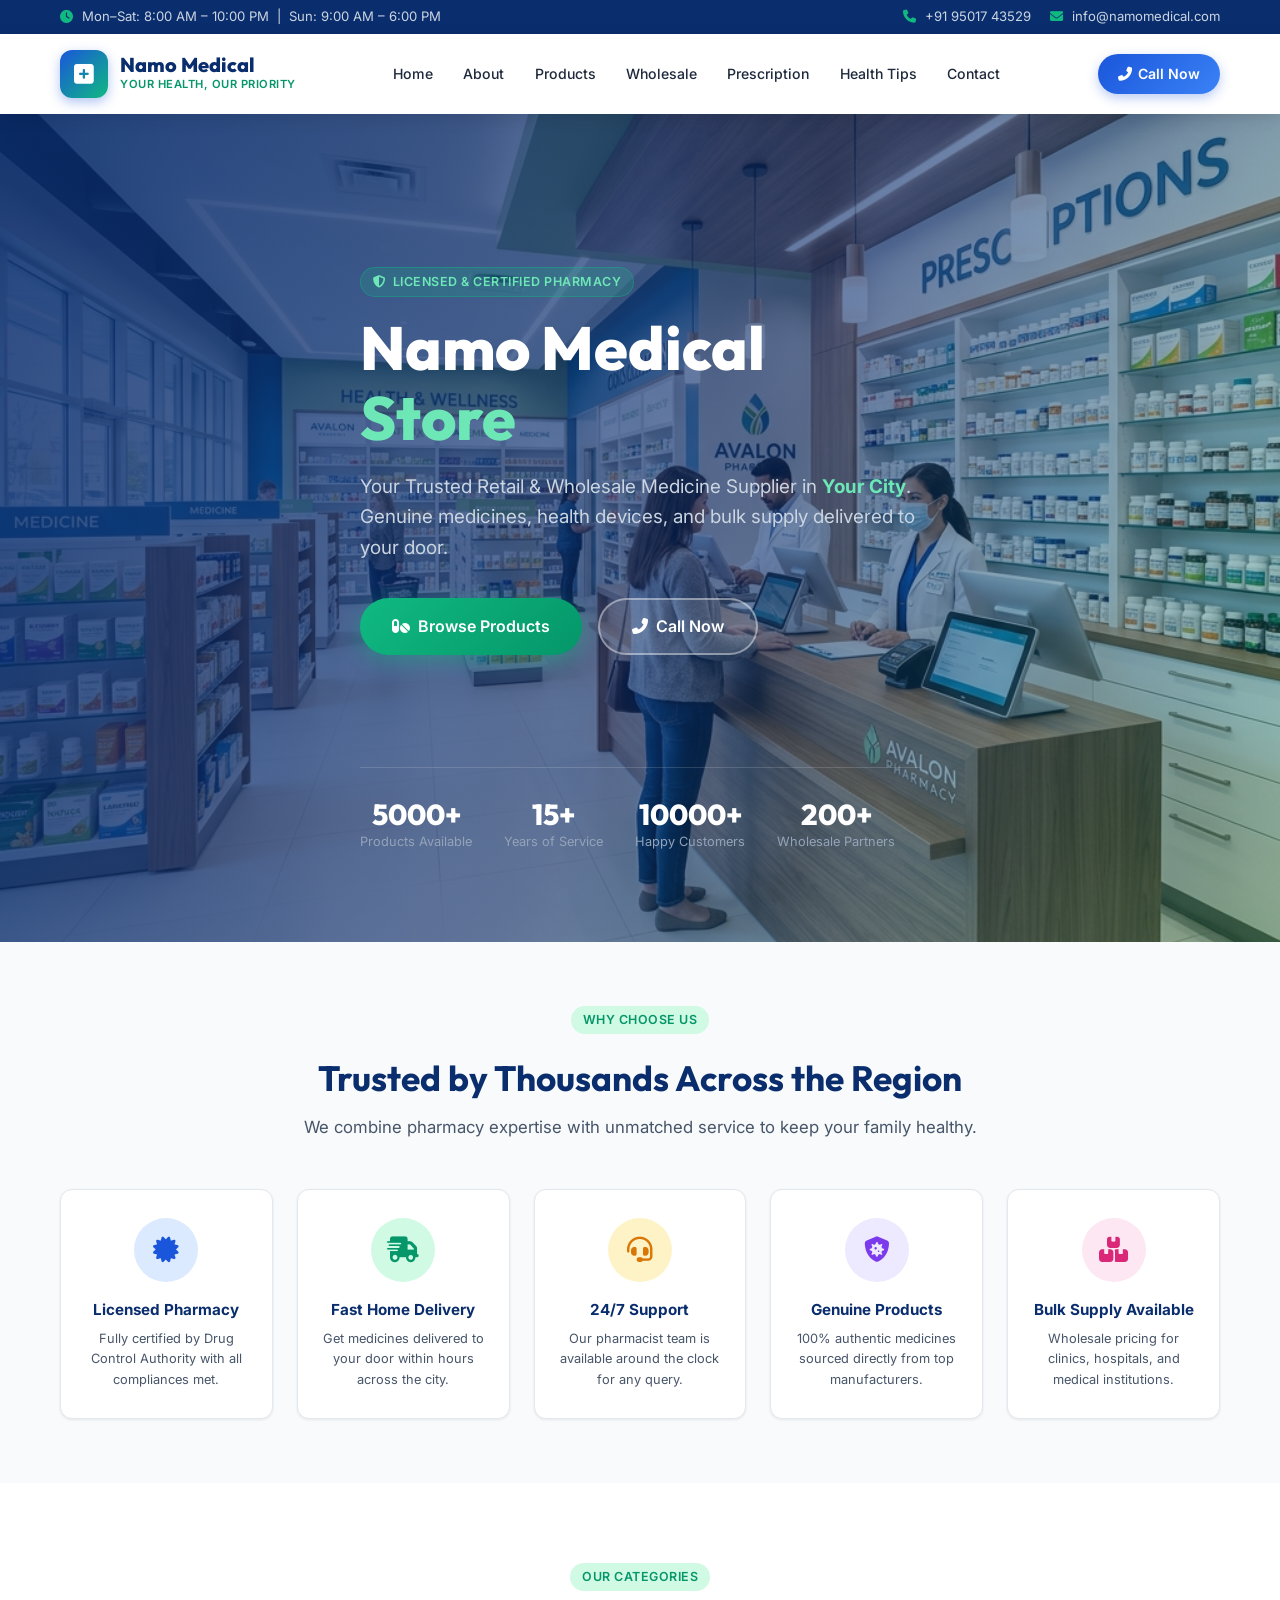
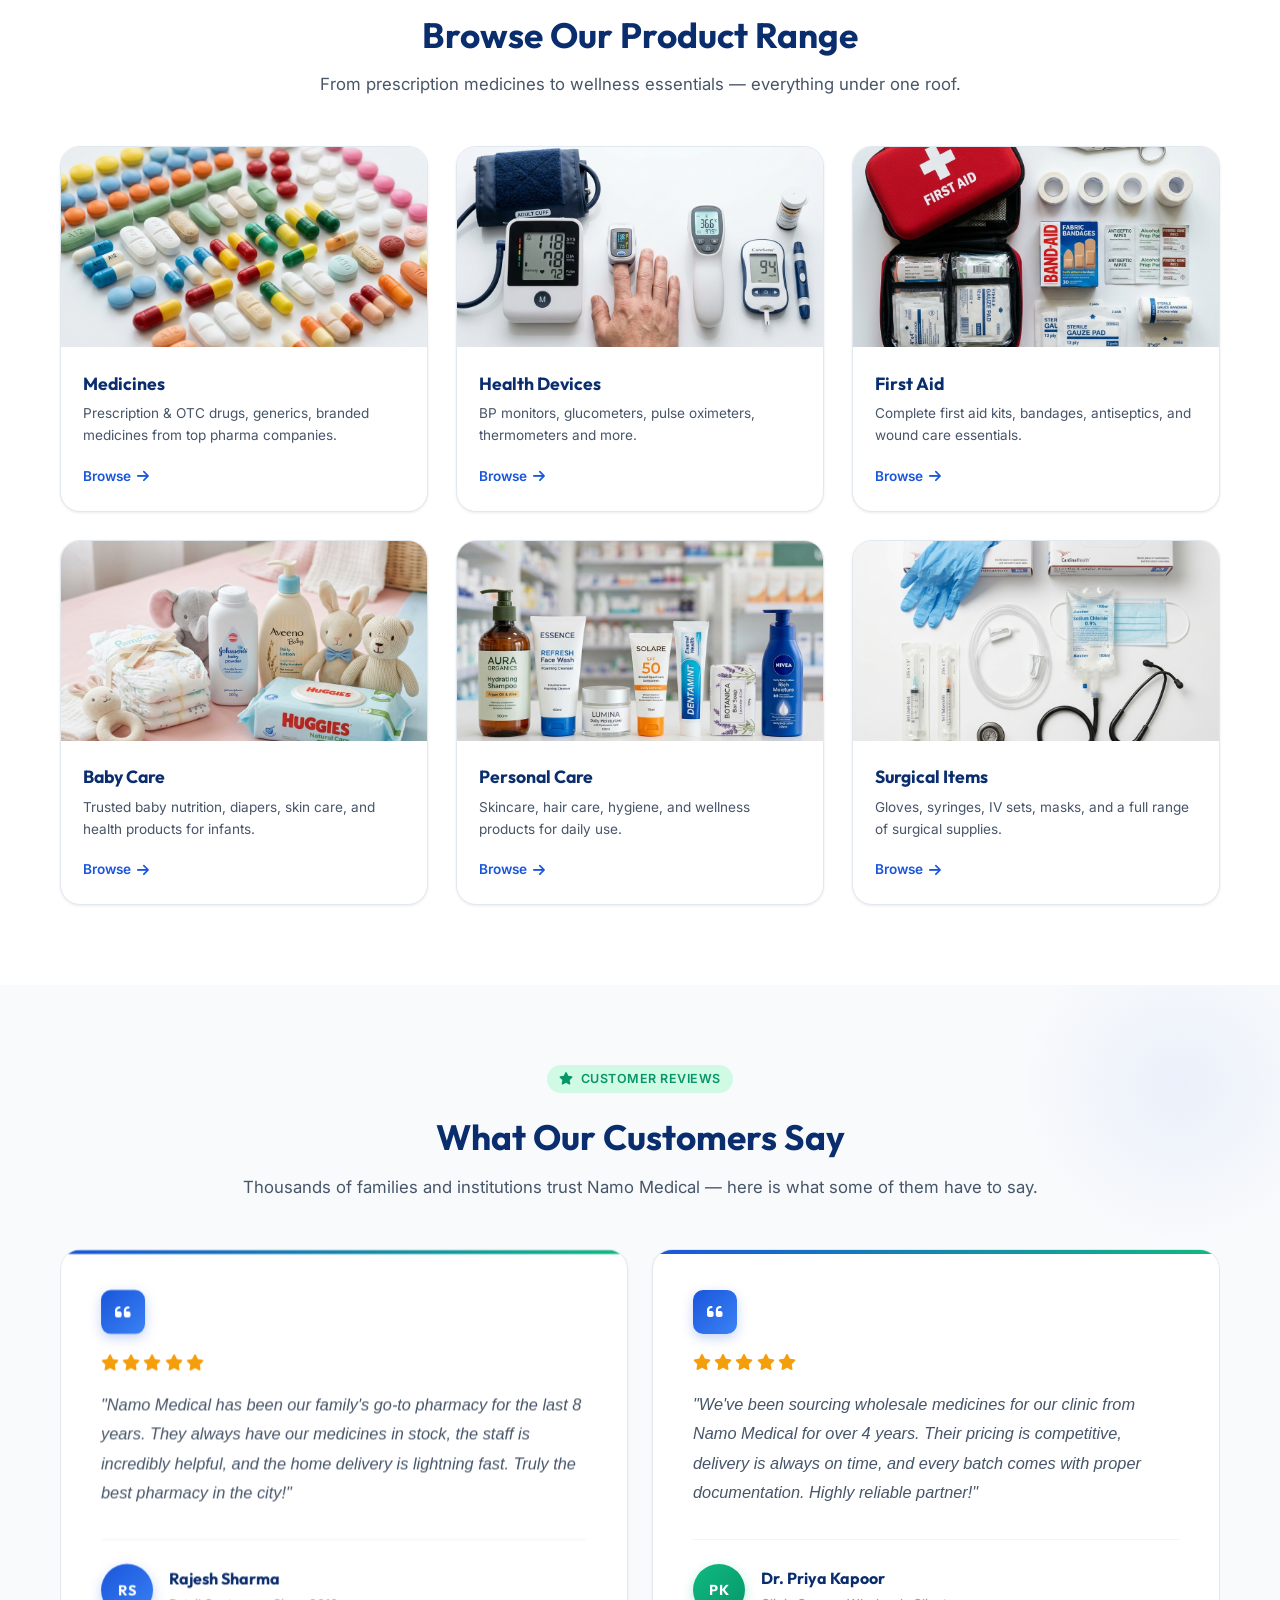
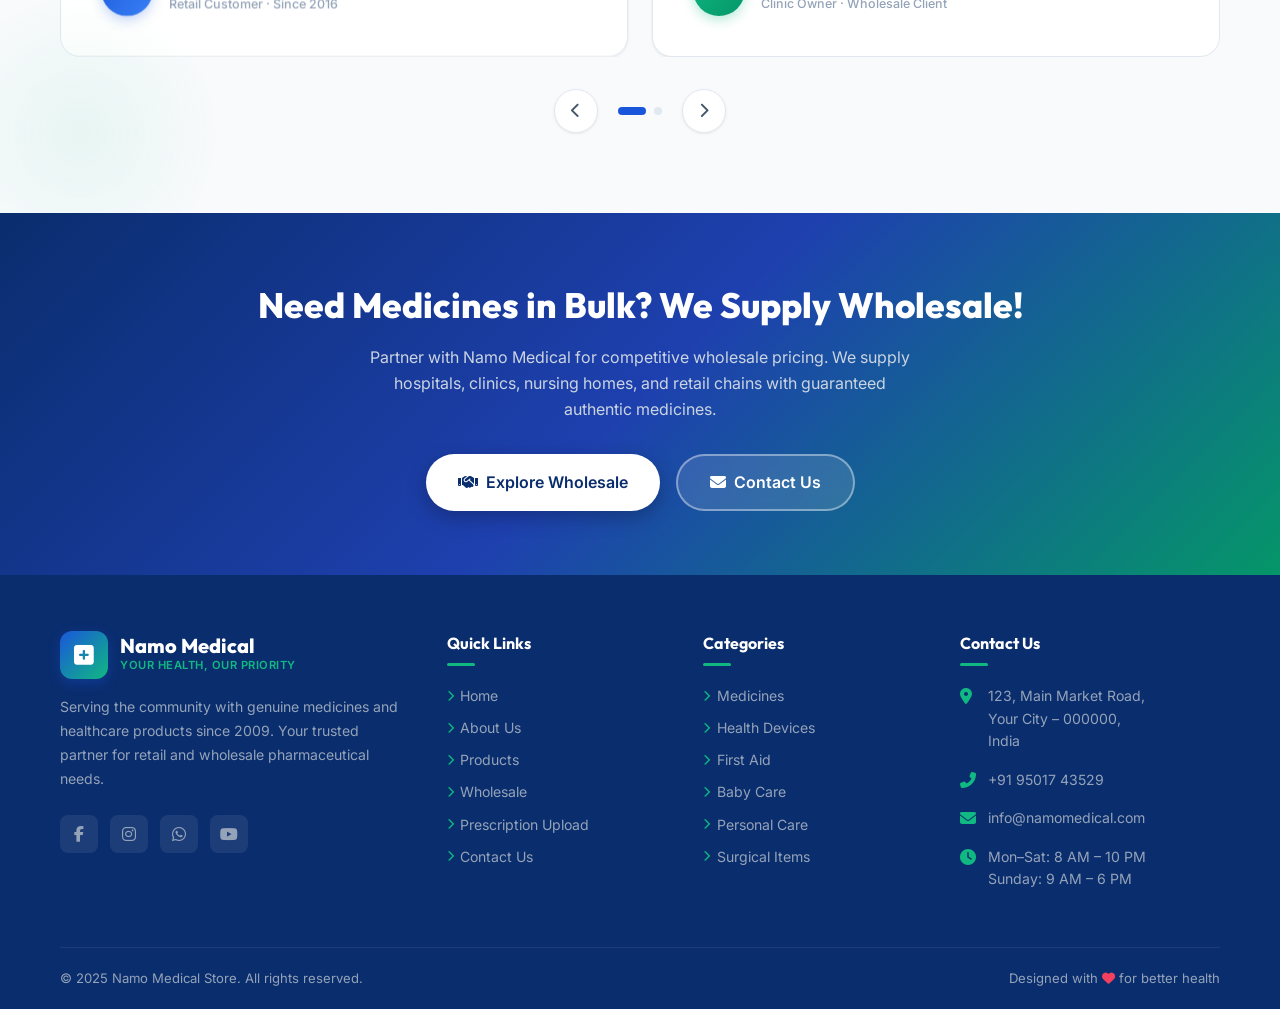
==== commit 72d7f2e5: "improving UI/UX" ====
--- a/index.html
+++ b/index.html
@@ -7,6 +7,7 @@
   <meta name="description" content="Namo Medical Store – Your trusted retail pharmacy and wholesale medicine supplier. Licensed pharmacy offering genuine medicines, health devices, baby care, and more with fast home delivery." />
   <link rel="stylesheet" href="css/style.css" />
   <link rel="stylesheet" href="https://cdnjs.cloudflare.com/ajax/libs/font-awesome/6.5.0/css/all.min.css" />
+  <link rel="stylesheet" href="css/animations.css" />
 </head>
 <body>
 
@@ -416,6 +417,7 @@
   </footer>
 
   <script src="js/main.js"></script>
+  <script src="js/animations.js"></script>
   <script src="js/testimonials.js"></script>
 </body>
 </html>
--- a/css/animations.css
+++ b/css/animations.css
@@ -0,0 +1,320 @@
+/* =============================================
+   NAMO MEDICAL – Micro-Interactions & Animations
+   animations.css  |  loaded on every page
+   ============================================= */
+
+/* ---- Timing tokens ---- */
+:root {
+  --t-btn:       220ms;
+  --t-card:      250ms;
+  --ease-spring: cubic-bezier(.175, .885, .32, 1.275);
+  --ease-out:    cubic-bezier(.25,  .46,  .45, .94);
+  --ease-in-out: cubic-bezier(.4,    0,   .2,  1);
+}
+
+/* =============================================
+   SCROLL-REVEAL BASE STATES
+   (JS in animations.js sets inline opacity/
+    transform/transition; these are fallbacks)
+   ============================================= */
+.reveal,
+.reveal-left,
+.reveal-right,
+.reveal-scale,
+.reveal-fade {
+  /* Initial hidden state — overridden inline by JS for full control */
+  opacity: 0;
+}
+
+/* Visible state — JS adds this class */
+.reveal.visible,
+.reveal-left.visible,
+.reveal-right.visible,
+.reveal-scale.visible,
+.reveal-fade.visible {
+  opacity: 1 !important;
+  transform: none !important;
+}
+
+/* No-JS / reduced-motion fallback: always visible */
+@media (prefers-reduced-motion: reduce) {
+  .reveal,
+  .reveal-left,
+  .reveal-right,
+  .reveal-scale,
+  .reveal-fade {
+    opacity: 1 !important;
+    transform: none !important;
+    transition: none !important;
+  }
+}
+
+/* =============================================
+   BUTTONS — scale + shadow micro-interaction
+   ============================================= */
+.btn-primary,
+.btn-secondary,
+.btn-call,
+.btn-details,
+.btn-submit,
+.ws-submit-btn,
+.ht-ask-btn,
+.ht-reset-btn,
+.btn-wholesale-link,
+.testi-btn,
+.ht-cat-btn {
+  transition:
+    transform    var(--t-btn) var(--ease-spring),
+    box-shadow   var(--t-btn) var(--ease-out),
+    background   var(--t-btn) var(--ease-out),
+    border-color var(--t-btn) var(--ease-out),
+    color        var(--t-btn) var(--ease-out),
+    opacity      var(--t-btn) !important;
+  will-change: transform;
+}
+
+.btn-primary:hover    { transform: translateY(-2px) scale(1.035) !important; }
+.btn-secondary:hover  { transform: translateY(-2px) scale(1.035) !important; }
+.btn-call:hover       { transform: translateY(-2px) scale(1.04)  !important; }
+.btn-details:hover    { transform: translateY(-2px) scale(1.03)  !important; }
+.btn-submit:hover     { transform: translateY(-2px) scale(1.025) !important; }
+.ws-submit-btn:hover  { transform: translateY(-2px) scale(1.025) !important; }
+.ht-ask-btn:hover     { transform: translateY(-2px) scale(1.03)  !important; }
+.ht-reset-btn:hover   { transform: translateY(-2px) scale(1.03)  !important; }
+
+.btn-primary:active,
+.btn-secondary:active,
+.btn-call:active,
+.btn-submit:active,
+.ws-submit-btn:active,
+.ht-ask-btn:active { transform: translateY(0) scale(.97) !important; transition-duration: 80ms !important; }
+
+/* ---- Ripple wave ---- */
+.ripple-wave {
+  position: absolute;
+  border-radius: 50%;
+  background: rgba(255, 255, 255, .32);
+  pointer-events: none;
+  transform: scale(0);
+  animation: ripple-expand .55s var(--ease-out) forwards;
+}
+@keyframes ripple-expand {
+  to { transform: scale(4.5); opacity: 0; }
+}
+
+/* =============================================
+   CARDS — unified hover lift
+   ============================================= */
+.trust-card,
+.category-card,
+.product-card,
+.why-card,
+.ht-card,
+.info-card,
+.qc-card,
+.testi-card,
+.wholesale-note,
+.ht-ask-card {
+  transition:
+    transform    var(--t-card) var(--ease-out),
+    box-shadow   var(--t-card) var(--ease-out),
+    border-color var(--t-card) var(--ease-out) !important;
+  will-change: transform;
+}
+
+.trust-card:hover    { transform: translateY(-5px) scale(1.01) !important; }
+.why-card:hover      { transform: translateY(-6px) scale(1.01) !important; }
+.product-card:hover  { transform: translateY(-6px) scale(1.01) !important; }
+.qc-card:hover       { transform: translateY(-4px) scale(1.01) !important; }
+.ht-card:hover       { transform: translateY(-6px) scale(1.01) !important; }
+.category-card:hover { transform: translateY(-6px) scale(1.01) !important; }
+
+/* Icon wraps — spring scale */
+.trust-icon,
+.why-icon-wrap,
+.qc-icon-wrap,
+.ht-card-media i,
+.info-icon-wrap {
+  transition: transform var(--t-btn) var(--ease-spring) !important;
+}
+
+/* Logo subtle hover */
+.logo {
+  transition: transform 200ms var(--ease-out);
+}
+.logo:hover { transform: scale(1.02); }
+
+/* Nav links */
+.nav-menu a {
+  transition:
+    background  200ms var(--ease-out),
+    color       200ms var(--ease-out),
+    transform   200ms var(--ease-out) !important;
+}
+.nav-menu a:hover,
+.nav-menu a.active { transform: translateY(-1px); }
+
+/* Footer links */
+.footer-links a {
+  transition:
+    color        200ms var(--ease-out),
+    padding-left 200ms var(--ease-out),
+    transform    200ms var(--ease-out) !important;
+}
+.footer-links a:hover { transform: translateX(2px); }
+
+/* Social links */
+.social-links a {
+  transition:
+    background 200ms var(--ease-out),
+    color      200ms var(--ease-out),
+    transform  200ms var(--ease-spring) !important;
+}
+
+/* =============================================
+   FORM INPUTS — focus lift
+   ============================================= */
+.input-wrap input,
+.input-wrap select,
+.textarea-wrap textarea,
+.ws-input-wrap input,
+.ws-input-wrap select,
+.ws-textarea-wrap textarea {
+  transition:
+    border-color 200ms var(--ease-out),
+    box-shadow   200ms var(--ease-out),
+    background   200ms var(--ease-out),
+    transform    200ms var(--ease-out) !important;
+}
+
+.input-wrap:focus-within input,
+.input-wrap:focus-within select,
+.textarea-wrap:focus-within textarea,
+.ws-input-wrap:focus-within input,
+.ws-input-wrap:focus-within select,
+.ws-textarea-wrap:focus-within textarea {
+  transform: translateY(-1px);
+}
+
+.form-group:focus-within label,
+.ws-field-group:focus-within label {
+  color: var(--blue);
+  transition: color 200ms var(--ease-out);
+}
+
+/* =============================================
+   SUCCESS CHECKMARK — SVG draw animation
+   ============================================= */
+.success-svg-wrap {
+  width: 80px;
+  height: 80px;
+  margin: 0 auto 1.5rem;
+}
+.success-svg-wrap svg {
+  animation: bounce-in .5s var(--ease-spring) .05s both;
+  display: block;
+}
+@keyframes bounce-in {
+  0%   { transform: scale(0); opacity: 0; }
+  60%  { transform: scale(1.15); }
+  100% { transform: scale(1);    opacity: 1; }
+}
+
+.success-circle {
+  fill: none;
+  stroke: var(--green);
+  stroke-width: 3;
+  stroke-dasharray: 220;
+  stroke-dashoffset: 220;
+  stroke-linecap: round;
+  animation: draw-circle .6s var(--ease-out) .15s forwards;
+}
+.success-check {
+  fill: none;
+  stroke: var(--green);
+  stroke-width: 3.5;
+  stroke-dasharray: 80;
+  stroke-dashoffset: 80;
+  stroke-linecap: round;
+  stroke-linejoin: round;
+  animation: draw-check .38s var(--ease-out) .65s forwards;
+}
+@keyframes draw-circle { to { stroke-dashoffset: 0; } }
+@keyframes draw-check  { to { stroke-dashoffset: 0; } }
+
+/* Success text animate in */
+.form-success h3,
+.ws-success-msg h3 {
+  animation: fade-up .4s var(--ease-out) .85s both;
+}
+.form-success p,
+.ws-success-msg p,
+.ws-success-msg .ws-success-sub {
+  animation: fade-up .4s var(--ease-out) 1s both;
+}
+@keyframes fade-up {
+  from { opacity: 0; transform: translateY(12px); }
+  to   { opacity: 1; transform: translateY(0); }
+}
+
+/* =============================================
+   PAGE HERO ENTRANCE
+   ============================================= */
+.page-hero-content {
+  animation: hero-entrance .75s var(--ease-out) .1s both;
+}
+@keyframes hero-entrance {
+  from { opacity: 0; transform: translateY(22px); }
+  to   { opacity: 1; transform: translateY(0); }
+}
+
+/* =============================================
+   HEADER TRANSITIONS
+   ============================================= */
+header {
+  transition: box-shadow 250ms var(--ease-out), transform 280ms var(--ease-in-out) !important;
+}
+
+/* =============================================
+   MOBILE NAV SLIDE
+   ============================================= */
+.mobile-nav {
+  transition: transform 280ms var(--ease-in-out) !important;
+}
+
+/* =============================================
+   HEALTH TIPS filter buttons — pop in on load
+   ============================================= */
+.ht-cat-btn {
+  transition:
+    background   200ms var(--ease-out),
+    color        200ms var(--ease-out),
+    border-color 200ms var(--ease-out),
+    transform    200ms var(--ease-spring),
+    box-shadow   200ms var(--ease-out) !important;
+}
+
+/* =============================================
+   TESTIMONIAL SECTION heading
+   ============================================= */
+.testimonials-section .section-title,
+.testimonials-section .section-subtitle,
+.testimonials-section .badge-pill {
+  /* JS handles these; keep them visible if JS fails */
+}
+
+/* =============================================
+   ACCESSIBILITY — reduced motion
+   ============================================= */
+@media (prefers-reduced-motion: reduce) {
+  *,
+  *::before,
+  *::after {
+    animation-duration:       .01ms !important;
+    animation-iteration-count: 1   !important;
+    transition-duration:       .01ms !important;
+    scroll-behavior: auto !important;
+  }
+  .success-circle,
+  .success-check { stroke-dashoffset: 0 !important; }
+}
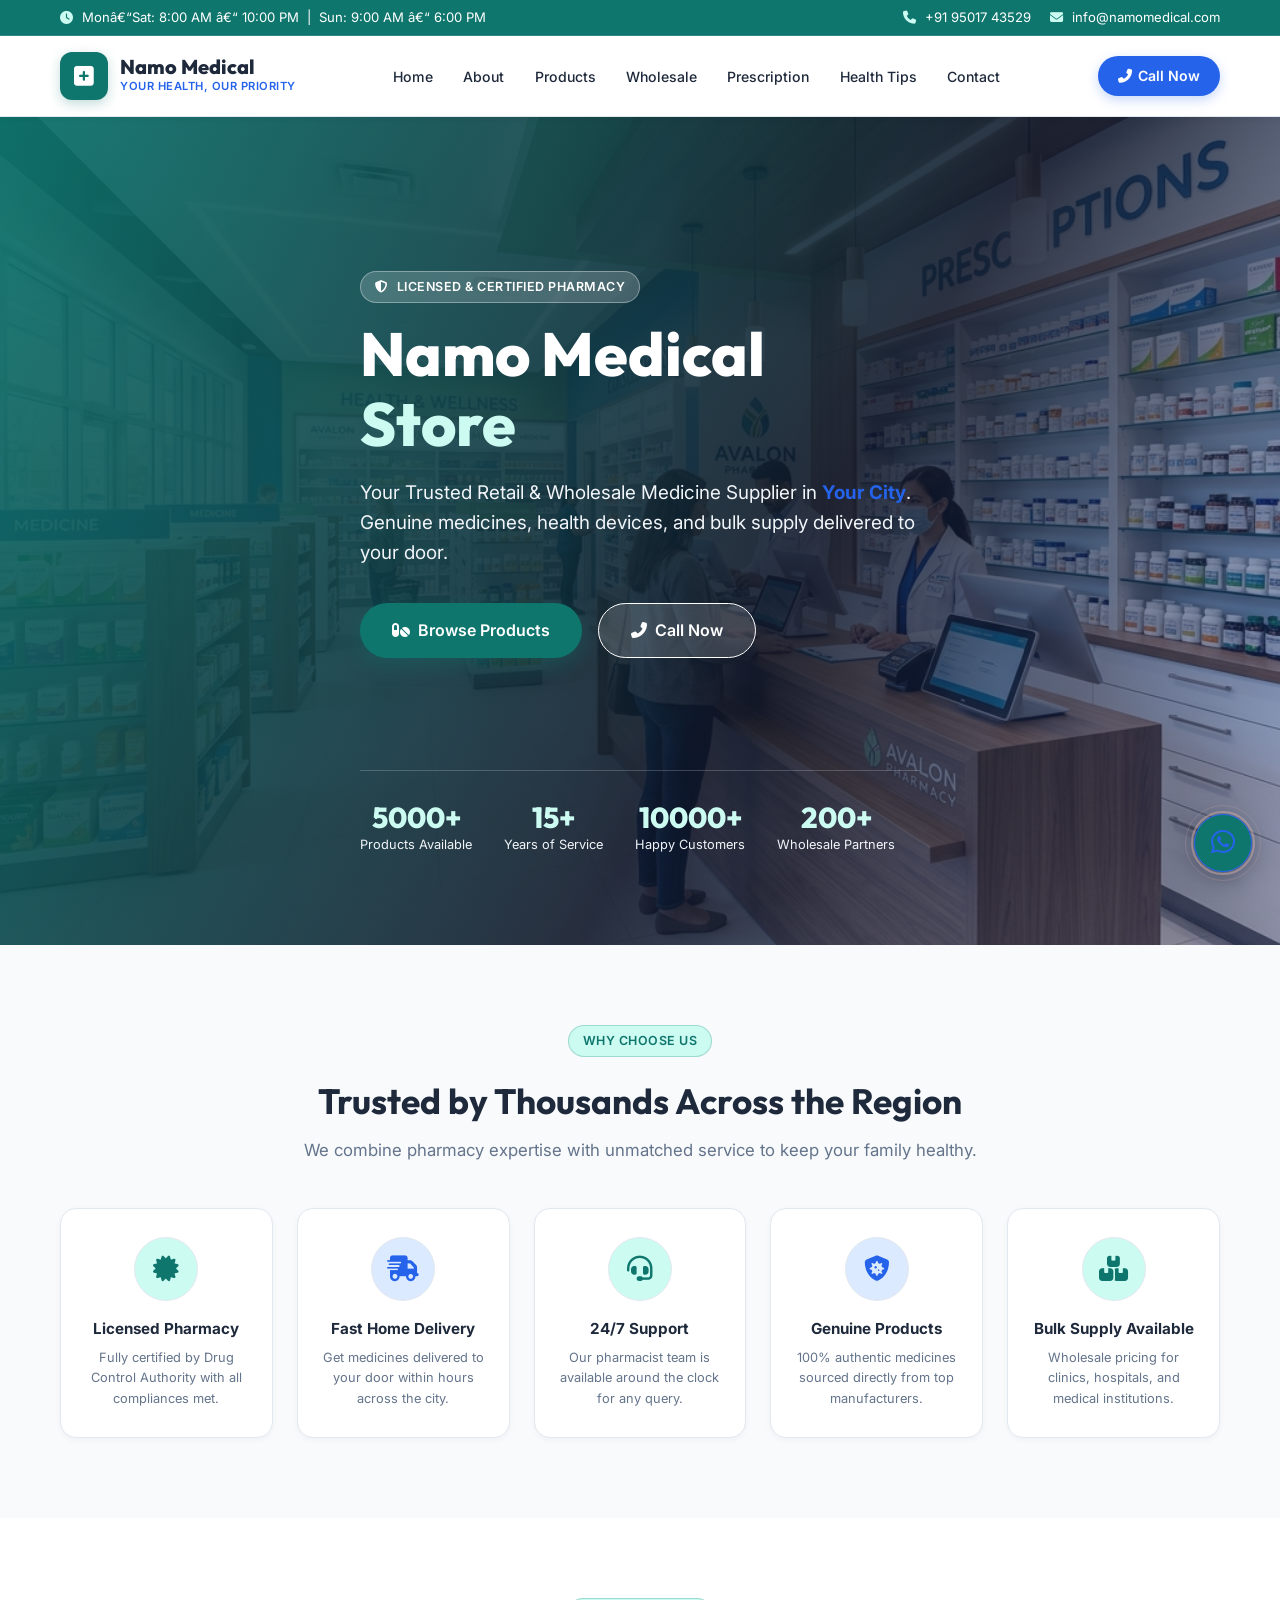
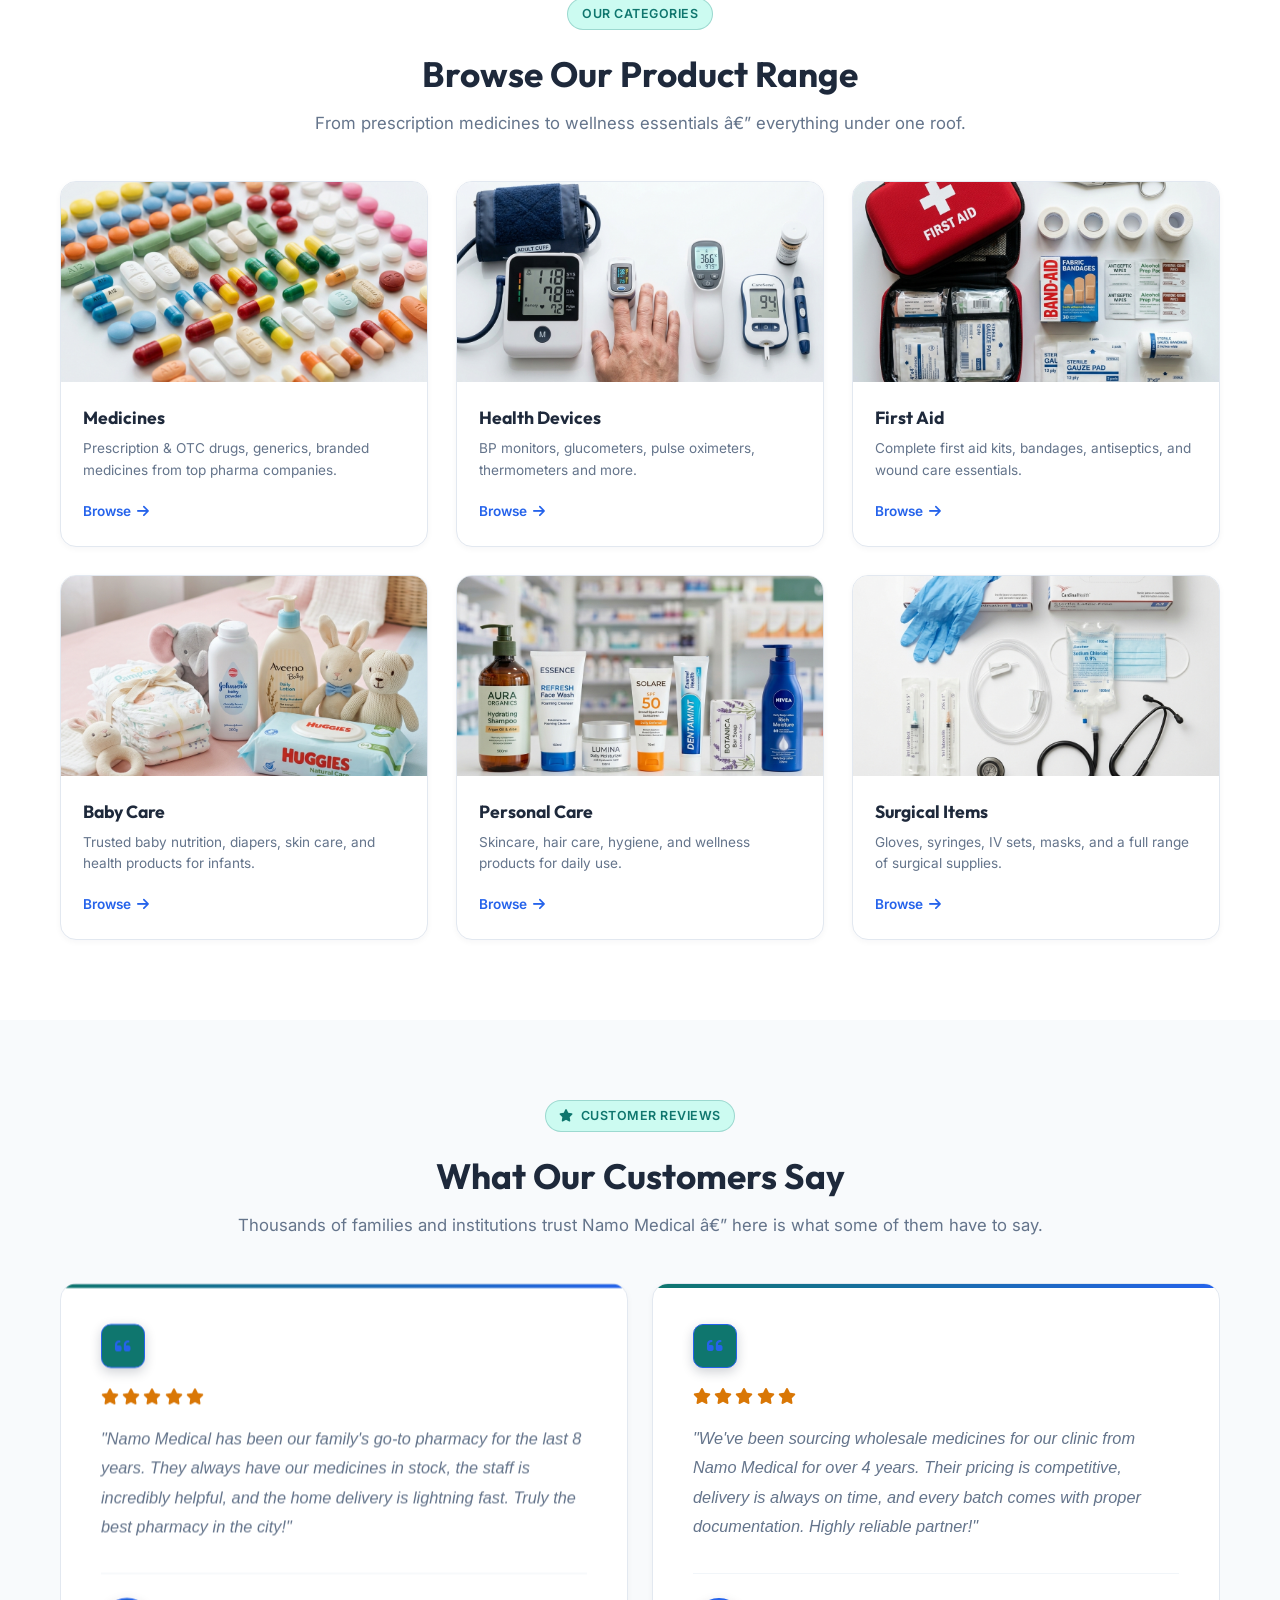
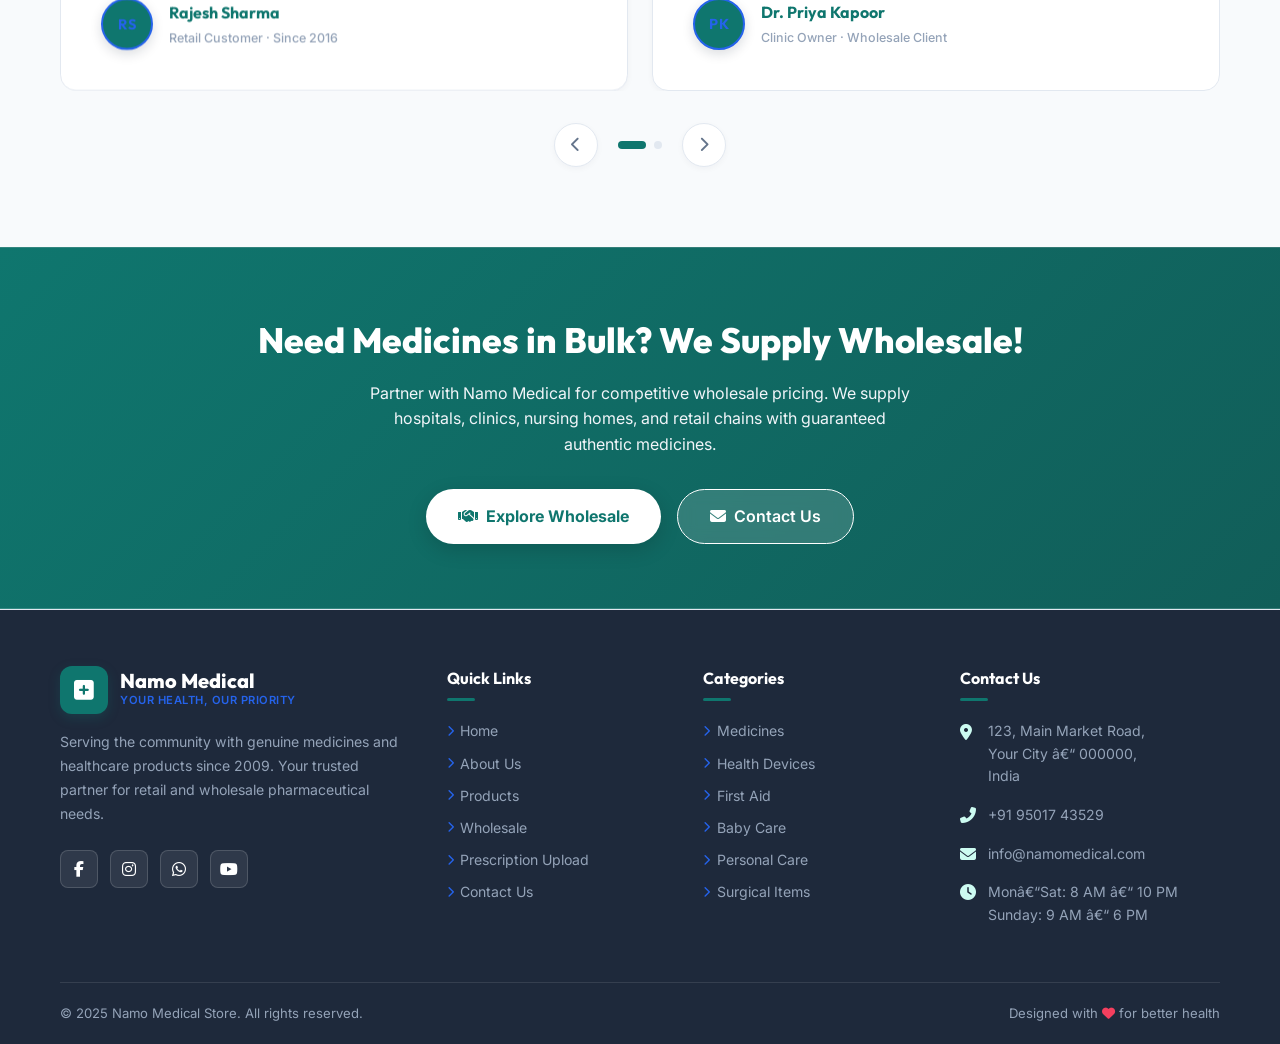
==== commit 23f947bf: "updating UI/UX" ====
--- a/index.html
+++ b/index.html
@@ -1,10 +1,10 @@
-<!DOCTYPE html>
+﻿<!DOCTYPE html>
 <html lang="en">
 <head>
   <meta charset="UTF-8" />
   <meta name="viewport" content="width=device-width, initial-scale=1.0" />
-  <title>Namo Medical Store – Trusted Retail & Wholesale Medicine Supplier</title>
-  <meta name="description" content="Namo Medical Store – Your trusted retail pharmacy and wholesale medicine supplier. Licensed pharmacy offering genuine medicines, health devices, baby care, and more with fast home delivery." />
+  <title>Namo Medical Store â€“ Trusted Retail & Wholesale Medicine Supplier</title>
+  <meta name="description" content="Namo Medical Store â€“ Your trusted retail pharmacy and wholesale medicine supplier. Licensed pharmacy offering genuine medicines, health devices, baby care, and more with fast home delivery." />
   <link rel="stylesheet" href="css/style.css" />
   <link rel="stylesheet" href="https://cdnjs.cloudflare.com/ajax/libs/font-awesome/6.5.0/css/all.min.css" />
   <link rel="stylesheet" href="css/animations.css" />
@@ -15,7 +15,7 @@
   <div class="top-bar">
     <div class="container">
       <div class="top-bar-left">
-        <span><i class="fas fa-clock"></i> Mon–Sat: 8:00 AM – 10:00 PM &nbsp;|&nbsp; Sun: 9:00 AM – 6:00 PM</span>
+        <span><i class="fas fa-clock"></i> Monâ€“Sat: 8:00 AM â€“ 10:00 PM &nbsp;|&nbsp; Sun: 9:00 AM â€“ 6:00 PM</span>
       </div>
       <div class="top-bar-right">
         <a href="tel:+919501743529"><i class="fas fa-phone"></i> +91 95017 43529</a>
@@ -86,7 +86,7 @@
           <span>Store</span>
         </h1>
         <p class="hero-subtitle">
-          Your Trusted Retail &amp; Wholesale Medicine Supplier in <strong style="color:#6ee7b7;">Your City</strong>. Genuine medicines, health devices, and bulk supply delivered to your door.
+          Your Trusted Retail &amp; Wholesale Medicine Supplier in <strong style="color:var(--rose-gold);">Your City</strong>. Genuine medicines, health devices, and bulk supply delivered to your door.
         </p>
         <div class="hero-buttons">
           <a href="products.html" class="btn-primary"><i class="fas fa-pills"></i> Browse Products
@@ -165,7 +165,7 @@
     <div class="container">
       <span class="badge-pill" style="display:block;width:fit-content;margin:0 auto 1rem;">Our Categories</span>
       <h2 class="section-title">Browse Our Product Range</h2>
-      <p class="section-subtitle">From prescription medicines to wellness essentials — everything under one roof.</p>
+      <p class="section-subtitle">From prescription medicines to wellness essentials â€” everything under one roof.</p>
       <div class="categories-grid">
 
         <div class="category-card reveal">
@@ -250,7 +250,7 @@
     <div class="container">
       <span class="badge-pill" style="display:block;width:fit-content;margin:0 auto 1rem;"><i class="fas fa-star"></i>&nbsp; Customer Reviews</span>
       <h2 class="section-title">What Our Customers Say</h2>
-      <p class="section-subtitle">Thousands of families and institutions trust Namo Medical — here is what some of them have to say.</p>
+      <p class="section-subtitle">Thousands of families and institutions trust Namo Medical â€” here is what some of them have to say.</p>
 
       <div class="testi-carousel" id="testi-carousel" role="region" aria-label="Customer testimonials">
         <div class="testi-track" id="testi-track">
@@ -305,7 +305,7 @@
             <div class="testi-stars" aria-label="4 out of 5 stars">
               <i class="fas fa-star"></i><i class="fas fa-star"></i><i class="fas fa-star"></i><i class="fas fa-star"></i><i class="far fa-star"></i>
             </div>
-            <p class="testi-text">"Our nursing home requires a wide range of surgical supplies every month. Namo Medical fulfils our entire requirement with zero hassle — genuine products, proper invoicing, and always delivered before our deadline."</p>
+            <p class="testi-text">"Our nursing home requires a wide range of surgical supplies every month. Namo Medical fulfils our entire requirement with zero hassle â€” genuine products, proper invoicing, and always delivered before our deadline."</p>
             <div class="testi-author">
               <div class="testi-avatar testi-avatar--indigo" aria-hidden="true">VR</div>
               <div class="testi-author-info">
@@ -391,7 +391,7 @@
           <h4>Contact Us</h4>
           <div class="contact-item">
             <i class="fas fa-map-marker-alt"></i>
-            <span>123, Main Market Road,<br />Your City – 000000,<br />India</span>
+            <span>123, Main Market Road,<br />Your City â€“ 000000,<br />India</span>
           </div>
           <div class="contact-item">
             <i class="fas fa-phone-alt"></i>
@@ -403,7 +403,7 @@
           </div>
           <div class="contact-item">
             <i class="fas fa-clock"></i>
-            <span>Mon–Sat: 8 AM – 10 PM<br />Sunday: 9 AM – 6 PM</span>
+            <span>Monâ€“Sat: 8 AM â€“ 10 PM<br />Sunday: 9 AM â€“ 6 PM</span>
           </div>
         </div>
 
--- a/css/style.css
+++ b/css/style.css
@@ -1,36 +1,66 @@
 /* =============================================
    NAMO MEDICAL STORE - Main Stylesheet
+   Luxury Navy (#0F1B2D) & Rose Gold (#C9A9A6) Palette
    ============================================= */
 
 @import url('https://fonts.googleapis.com/css2?family=Inter:wght@300;400;500;600;700;800&family=Outfit:wght@400;600;700;800&display=swap');
 
 /* --- CSS Variables --- */
 :root {
-  --blue-dark:   #0a2d6e;
-  --blue:        #1a56db;
-  --blue-light:  #3b82f6;
-  --green:       #10b981;
-  --green-dark:  #059669;
-  --green-light: #d1fae5;
-  --white:       #ffffff;
-  --gray-50:     #f8fafc;
-  --gray-100:    #f1f5f9;
-  --gray-200:    #e2e8f0;
-  --gray-400:    #94a3b8;
-  --gray-600:    #475569;
-  --gray-800:    #1e293b;
-  --shadow-sm:   0 1px 3px rgba(0,0,0,.08);
-  --shadow-md:   0 4px 16px rgba(0,0,0,.10);
-  --shadow-lg:   0 12px 40px rgba(0,0,0,.14);
-  --radius:      12px;
-  --radius-lg:   20px;
-  --transition:  .3s ease;
+  /* Modern Healthtech Palette Tokens */
+  --primary:         #0F766E;
+  --primary-hover:   #115E59;
+  --secondary:       #2563EB;
+  --secondary-hover: #1D4ED8;
+  --bg:              #F8FAFC;
+  --card-bg:         #FFFFFF;
+  --text-main:       #1E293B;
+  --text-muted:      #64748B;
+  --border-color:    #E2E8F0;
+  
+  --success:         #22C55E;
+  --success-bg:      #DCFCE7;
+  --error:           #EF4444;
+  --error-bg:        #FEE2E2;
+  --teal-light:      #CCFBF1;
+  --blue-light-bg:   #DBEAFE;
+
+  /* Legacy Mapped Tokens for Full Backward Compatibility */
+  --navy:            #0F766E;
+  --navy-light:      #115E59;
+  --navy-dark:       #0D504B;
+  --rose-gold:       #2563EB;
+  --rose-gold-dark:  #1D4ED8;
+  --rose-gold-light: #CCFBF1;
+  --rose-gold-subtle:#DBEAFE;
+
+  --blue-dark:       #0F766E;
+  --blue:            #2563EB;
+  --blue-light:      #115E59;
+  --green:           #22C55E;
+  --green-dark:      #16A34A;
+  --green-light:     #DCFCE7;
+
+  --white:           #FFFFFF;
+  --gray-50:         #F8FAFC;
+  --gray-100:        #F1F5F9;
+  --gray-200:        #E2E8F0;
+  --gray-400:        #94A3B8;
+  --gray-600:        #64748B;
+  --gray-800:        #1E293B;
+
+  --shadow-sm:       0 2px 6px rgba(15, 23, 42, 0.04);
+  --shadow-md:       0 6px 20px rgba(15, 23, 42, 0.08);
+  --shadow-lg:       0 16px 40px rgba(15, 23, 42, 0.12);
+  --radius:          12px;
+  --radius-lg:       16px;
+  --transition:      .25s ease;
 }
 
 /* --- Reset --- */
 *, *::before, *::after { box-sizing: border-box; margin: 0; padding: 0; }
 html { scroll-behavior: smooth; font-size: 16px; }
-body { font-family: 'Inter', sans-serif; color: var(--gray-800); background: var(--white); line-height: 1.6; }
+body { font-family: 'Inter', sans-serif; color: var(--gray-800); background: var(--gray-50); line-height: 1.6; }
 img { max-width: 100%; display: block; }
 a { text-decoration: none; color: inherit; }
 ul { list-style: none; }
@@ -38,18 +68,57 @@
 
 /* --- Utility --- */
 .container { max-width: 1200px; margin: 0 auto; padding: 0 20px; }
-.section-title { font-family: 'Outfit', sans-serif; font-size: clamp(1.6rem, 3vw, 2.2rem); font-weight: 700; color: var(--blue-dark); text-align: center; margin-bottom: .5rem; }
-.section-subtitle { text-align: center; color: var(--gray-600); font-size: 1.05rem; margin-bottom: 3rem; }
-.badge-pill { display: inline-block; background: var(--green-light); color: var(--green-dark); font-size: .78rem; font-weight: 600; padding: .25rem .75rem; border-radius: 50px; letter-spacing: .5px; text-transform: uppercase; margin-bottom: 1rem; }
+.section-title { font-family: 'Outfit', sans-serif; font-size: clamp(1.6rem, 3vw, 2.2rem); font-weight: 700; color: var(--text-main); text-align: center; margin-bottom: .5rem; }
+.section-subtitle { text-align: center; color: var(--text-muted); font-size: 1.05rem; margin-bottom: 3rem; }
+.section-label { color: var(--secondary); font-weight: 600; font-size: 0.88rem; text-transform: uppercase; letter-spacing: 0.5px; display: block; text-align: center; margin-bottom: 0.5rem; }
+.badge-pill { display: inline-flex; align-items: center; gap: .4rem; background: var(--teal-light); color: var(--primary); border: 1px solid rgba(15, 118, 110, 0.25); font-size: .78rem; font-weight: 600; padding: .3rem .85rem; border-radius: 50px; letter-spacing: .5px; text-transform: uppercase; margin-bottom: 1rem; }
+.badge-pill.badge-secondary { background: var(--blue-light-bg); color: var(--secondary); border-color: rgba(37, 99, 235, 0.25); }
+
+/* Status Badges */
+.status-badge {
+  display: inline-flex;
+  align-items: center;
+  gap: 0.35rem;
+  padding: 0.3rem 0.8rem;
+  border-radius: 50px;
+  font-size: 0.78rem;
+  font-weight: 600;
+  letter-spacing: 0.02em;
+}
+.status-badge.in-stock,
+.status-badge.confirmed,
+.status-badge.success {
+  background-color: var(--success-bg);
+  color: var(--success);
+  border: 1px solid rgba(34, 197, 94, 0.3);
+}
+.status-badge.out-of-stock,
+.status-badge.error {
+  background-color: var(--error-bg);
+  color: var(--error);
+  border: 1px solid rgba(239, 68, 68, 0.3);
+}
+
+/* Links */
+a.text-link {
+  color: var(--secondary);
+  font-weight: 600;
+  transition: color var(--transition);
+}
+a.text-link:hover {
+  color: var(--secondary-hover);
+  text-decoration: underline;
+}
 
 /* =============================================
    TOP BAR
    ============================================= */
 .top-bar {
-  background: var(--blue-dark);
-  color: #cbd5e1;
+  background: var(--primary);
+  color: #FFFFFF;
   font-size: .82rem;
-  padding: .4rem 0;
+  padding: .45rem 0;
+  border-bottom: 1px solid rgba(255, 255, 255, 0.15);
 }
 .top-bar .container {
   display: flex;
@@ -58,10 +127,10 @@
   flex-wrap: wrap;
   gap: .5rem;
 }
-.top-bar a { color: #cbd5e1; transition: color var(--transition); }
-.top-bar a:hover { color: var(--white); }
+.top-bar a { color: #FFFFFF; transition: color var(--transition); }
+.top-bar a:hover { color: var(--teal-light); }
 .top-bar-left, .top-bar-right { display: flex; align-items: center; gap: 1.2rem; }
-.top-bar i { margin-right: .3rem; color: var(--green); }
+.top-bar i { margin-right: .3rem; color: var(--teal-light); }
 
 /* =============================================
    HEADER / NAV
@@ -70,11 +139,12 @@
   position: sticky;
   top: 0;
   z-index: 1000;
-  background: var(--white);
-  box-shadow: var(--shadow-md);
+  background: var(--card-bg);
+  box-shadow: var(--shadow-sm);
+  border-bottom: 1px solid var(--border-color);
   transition: box-shadow var(--transition);
 }
-header.scrolled { box-shadow: 0 4px 24px rgba(0,0,0,.15); }
+header.scrolled { box-shadow: 0 4px 24px rgba(15,23,42,.1); }
 
 nav { display: flex; align-items: center; justify-content: space-between; padding: 1rem 0; gap: 1rem; }
 
@@ -82,14 +152,14 @@
 .logo { display: flex; align-items: center; gap: .75rem; }
 .logo-icon {
   width: 48px; height: 48px;
-  background: linear-gradient(135deg, var(--blue), var(--green));
+  background: var(--primary);
   border-radius: var(--radius);
   display: flex; align-items: center; justify-content: center;
-  font-size: 1.4rem; color: white;
-  box-shadow: 0 4px 12px rgba(26,86,219,.35);
-}
-.logo-text .name { font-family: 'Outfit', sans-serif; font-weight: 800; font-size: 1.25rem; color: var(--blue-dark); line-height: 1.1; }
-.logo-text .tagline { font-size: .7rem; color: var(--green-dark); font-weight: 600; letter-spacing: .5px; text-transform: uppercase; }
+  font-size: 1.4rem; color: var(--white);
+  box-shadow: 0 4px 12px rgba(15,118,110,.25);
+}
+.logo-text .name { font-family: 'Outfit', sans-serif; font-weight: 800; font-size: 1.25rem; color: var(--text-main); line-height: 1.1; }
+.logo-text .tagline { font-size: .7rem; color: var(--secondary); font-weight: 600; letter-spacing: .5px; text-transform: uppercase; }
 
 /* Nav Menu */
 .nav-menu { display: flex; align-items: center; gap: .2rem; }
@@ -97,31 +167,33 @@
   padding: .5rem .85rem;
   font-size: .88rem;
   font-weight: 500;
-  color: var(--gray-800);
+  color: var(--text-main);
   border-radius: 8px;
   transition: background var(--transition), color var(--transition);
   white-space: nowrap;
 }
-.nav-menu a:hover, .nav-menu a.active { background: var(--gray-100); color: var(--blue); }
+.nav-menu a:hover { background: var(--gray-100); color: var(--primary); }
+.nav-menu a.active { background: var(--teal-light); color: var(--primary); font-weight: 700; }
 
 /* Nav Actions */
 .nav-actions { display: flex; align-items: center; gap: .75rem; }
 .btn-call {
-  background: linear-gradient(135deg, var(--blue), var(--blue-light));
-  color: white;
+  background: var(--secondary);
+  color: var(--white);
   padding: .55rem 1.25rem;
   border-radius: 50px;
   font-size: .88rem;
   font-weight: 600;
   display: flex; align-items: center; gap: .4rem;
-  box-shadow: 0 4px 12px rgba(26,86,219,.3);
-  transition: transform var(--transition), box-shadow var(--transition);
-}
-.btn-call:hover { transform: translateY(-2px); box-shadow: 0 6px 20px rgba(26,86,219,.4); }
+  box-shadow: 0 4px 12px rgba(37,99,235,.25);
+  transition: transform var(--transition), box-shadow var(--transition), background var(--transition);
+}
+.btn-call i { color: var(--white); }
+.btn-call:hover { transform: translateY(-2px); background: var(--secondary-hover); box-shadow: 0 6px 20px rgba(37,99,235,.35); }
 
 /* Hamburger */
-.hamburger { display: none; flex-direction: column; gap: 5px; padding: .4rem; cursor: pointer; }
-.hamburger span { display: block; width: 24px; height: 2px; background: var(--blue-dark); border-radius: 2px; transition: all var(--transition); }
+.hamburger { display: none; flex-direction: column; gap: 5px; padding: .4rem; cursor: pointer; background: transparent; }
+.hamburger span { display: block; width: 24px; height: 2px; background: var(--text-main); border-radius: 2px; transition: all var(--transition); }
 .hamburger.open span:nth-child(1) { transform: rotate(45deg) translate(5px, 5px); }
 .hamburger.open span:nth-child(2) { opacity: 0; }
 .hamburger.open span:nth-child(3) { transform: rotate(-45deg) translate(5px, -5px); }
@@ -134,6 +206,7 @@
   min-height: 92vh;
   display: flex; align-items: center;
   overflow: hidden;
+  background: var(--primary);
 }
 .hero-bg {
   position: absolute; inset: 0;
@@ -144,7 +217,7 @@
 }
 .hero-overlay {
   position: absolute; inset: 0;
-  background: linear-gradient(120deg, rgba(10,45,110,.88) 0%, rgba(10,45,110,.6) 55%, rgba(16,185,129,.25) 100%);
+  background: linear-gradient(120deg, rgba(15,118,110,.94) 0%, rgba(15,23,42,.88) 60%, rgba(37,99,235,.25) 100%);
 }
 .hero-content {
   position: relative; z-index: 2;
@@ -152,7 +225,7 @@
   padding: 4rem 0;
   animation: fadeInUp .9s ease both;
 }
-.hero-content .badge-pill { background: rgba(16,185,129,.2); color: #6ee7b7; border: 1px solid rgba(16,185,129,.4); }
+.hero-content .badge-pill { background: rgba(255, 255, 255, 0.18); color: var(--white); border: 1px solid rgba(255, 255, 255, 0.35); }
 .hero-title {
   font-family: 'Outfit', sans-serif;
   font-size: clamp(2.2rem, 5vw, 3.8rem);
@@ -161,37 +234,40 @@
   line-height: 1.15;
   margin-bottom: 1.2rem;
 }
-.hero-title span { color: #6ee7b7; }
-.hero-subtitle { font-size: clamp(1rem, 2vw, 1.18rem); color: #cbd5e1; margin-bottom: 2.2rem; max-width: 560px; }
+.hero-title span { color: var(--teal-light); }
+.hero-subtitle { font-size: clamp(1rem, 2vw, 1.18rem); color: #F1F5F9; margin-bottom: 2.2rem; max-width: 560px; }
 .hero-buttons { display: flex; gap: 1rem; flex-wrap: wrap; }
 
 /* Buttons */
 .btn-primary {
-  background: linear-gradient(135deg, var(--green), var(--green-dark));
+  background: var(--primary);
+  color: white;
+  border: none;
+  padding: .85rem 2rem;
+  border-radius: 50px;
+  font-size: 1rem;
+  font-weight: 600;
+  display: inline-flex; align-items: center; gap: .5rem;
+  box-shadow: 0 6px 20px rgba(15,118,110,.35);
+  transition: transform var(--transition), box-shadow var(--transition), background var(--transition);
+}
+.btn-primary i { color: white; }
+.btn-primary:hover { transform: translateY(-3px); background: var(--primary-hover); box-shadow: 0 10px 28px rgba(15,118,110,.45); }
+
+.btn-secondary {
+  background: rgba(255,255,255,.15);
   color: white;
   padding: .85rem 2rem;
   border-radius: 50px;
   font-size: 1rem;
   font-weight: 600;
   display: inline-flex; align-items: center; gap: .5rem;
-  box-shadow: 0 6px 20px rgba(16,185,129,.4);
-  transition: transform var(--transition), box-shadow var(--transition);
-}
-.btn-primary:hover { transform: translateY(-3px); box-shadow: 0 10px 28px rgba(16,185,129,.5); }
-
-.btn-secondary {
-  background: rgba(255,255,255,.12);
-  color: white;
-  padding: .85rem 2rem;
-  border-radius: 50px;
-  font-size: 1rem;
-  font-weight: 600;
-  display: inline-flex; align-items: center; gap: .5rem;
-  border: 2px solid rgba(255,255,255,.4);
+  border: 1.5px solid white;
   backdrop-filter: blur(8px);
   transition: all var(--transition);
 }
-.btn-secondary:hover { background: rgba(255,255,255,.22); border-color: white; }
+.btn-secondary i { color: white; }
+.btn-secondary:hover { background: rgba(255,255,255,.28); border-color: white; color: white; }
 
 /* Hero Stats */
 .hero-stats {
@@ -199,50 +275,52 @@
   display: flex; gap: 2rem; flex-wrap: wrap;
   margin-top: 3rem;
   padding-top: 2rem;
-  border-top: 1px solid rgba(255,255,255,.15);
+  border-top: 1px solid rgba(255, 255, 255, .2);
 }
 .stat-item { text-align: center; }
-.stat-number { font-family: 'Outfit', sans-serif; font-size: 1.8rem; font-weight: 800; color: white; line-height: 1; }
-.stat-label { font-size: .8rem; color: #94a3b8; margin-top: .2rem; }
+.stat-number { font-family: 'Outfit', sans-serif; font-size: 1.8rem; font-weight: 800; color: var(--teal-light); line-height: 1; }
+.stat-label { font-size: .8rem; color: #F1F5F9; margin-top: .2rem; }
 
 /* =============================================
    TRUST BADGES
    ============================================= */
-.trust-section { padding: 4rem 0; background: var(--gray-50); }
+.trust-section { padding: 4rem 0; background: var(--bg); }
 .trust-grid {
   display: grid;
   grid-template-columns: repeat(5, 1fr);
   gap: 1.5rem;
 }
 .trust-card {
-  background: var(--white);
-  border-radius: var(--radius);
+  background: var(--card-bg);
+  border-radius: var(--radius-lg);
   padding: 1.75rem 1.25rem;
   text-align: center;
   box-shadow: var(--shadow-sm);
-  border: 1px solid var(--gray-200);
-  transition: transform var(--transition), box-shadow var(--transition);
-}
-.trust-card:hover { transform: translateY(-5px); box-shadow: var(--shadow-lg); }
+  border: 1px solid var(--border-color);
+  transition: transform var(--transition), box-shadow var(--transition), border-color var(--transition);
+}
+.trust-card:hover { transform: translateY(-5px); box-shadow: var(--shadow-lg); border-color: var(--primary); }
 .trust-icon {
   width: 64px; height: 64px;
   margin: 0 auto 1rem;
   border-radius: 50%;
   display: flex; align-items: center; justify-content: center;
   font-size: 1.6rem;
-}
-.trust-card:nth-child(1) .trust-icon { background: #dbeafe; color: var(--blue); }
-.trust-card:nth-child(2) .trust-icon { background: var(--green-light); color: var(--green-dark); }
-.trust-card:nth-child(3) .trust-icon { background: #fef3c7; color: #d97706; }
-.trust-card:nth-child(4) .trust-icon { background: #ede9fe; color: #7c3aed; }
-.trust-card:nth-child(5) .trust-icon { background: #fce7f3; color: #db2777; }
-.trust-card h3 { font-size: .95rem; font-weight: 700; color: var(--blue-dark); margin-bottom: .4rem; }
-.trust-card p { font-size: .8rem; color: var(--gray-600); }
+  background: var(--teal-light);
+  color: var(--primary);
+  border: 1px solid var(--border-color);
+}
+.trust-grid > :nth-child(even) .trust-icon {
+  background: var(--blue-light-bg);
+  color: var(--secondary);
+}
+.trust-card h3 { font-size: .95rem; font-weight: 700; color: var(--text-main); margin-bottom: .4rem; }
+.trust-card p { font-size: .8rem; color: var(--text-muted); }
 
 /* =============================================
    FEATURED CATEGORIES
    ============================================= */
-.categories-section { padding: 5rem 0; background: var(--white); }
+.categories-section { padding: 5rem 0; background: var(--card-bg); }
 .categories-grid {
   display: grid;
   grid-template-columns: repeat(3, 1fr);
@@ -252,13 +330,13 @@
   border-radius: var(--radius-lg);
   overflow: hidden;
   box-shadow: var(--shadow-sm);
-  border: 1px solid var(--gray-200);
-  transition: transform var(--transition), box-shadow var(--transition);
-  background: var(--white);
+  border: 1px solid var(--border-color);
+  transition: transform var(--transition), box-shadow var(--transition), border-color var(--transition);
+  background: var(--card-bg);
   cursor: pointer;
   position: relative;
 }
-.category-card:hover { transform: translateY(-6px); box-shadow: var(--shadow-lg); }
+.category-card:hover { transform: translateY(-6px); box-shadow: var(--shadow-lg); border-color: var(--primary); }
 .category-img {
   width: 100%;
   height: 200px;
@@ -269,41 +347,65 @@
 .category-img-wrap { overflow: hidden; position: relative; }
 .category-overlay {
   position: absolute; inset: 0;
-  background: linear-gradient(to top, rgba(10,45,110,.65) 0%, transparent 60%);
+  background: linear-gradient(to top, rgba(15,118,110,.8) 0%, transparent 60%);
   opacity: 0;
   transition: opacity var(--transition);
 }
 .category-card:hover .category-overlay { opacity: 1; }
 .category-body { padding: 1.4rem; }
-.category-body h3 { font-family: 'Outfit', sans-serif; font-size: 1.1rem; font-weight: 700; color: var(--blue-dark); margin-bottom: .35rem; }
-.category-body p { font-size: .85rem; color: var(--gray-600); margin-bottom: 1rem; }
+.category-body h3 { font-family: 'Outfit', sans-serif; font-size: 1.1rem; font-weight: 700; color: var(--text-main); margin-bottom: .35rem; }
+.category-body p { font-size: .85rem; color: var(--text-muted); margin-bottom: 1rem; }
 .category-link {
   display: inline-flex; align-items: center; gap: .35rem;
-  font-size: .85rem; font-weight: 600; color: var(--blue);
-  transition: gap var(--transition);
-}
-.category-card:hover .category-link { gap: .6rem; }
+  font-size: .85rem; font-weight: 600; color: var(--secondary);
+  transition: gap var(--transition), color var(--transition);
+}
+.category-link i { color: var(--secondary); }
+.category-card:hover .category-link { gap: .6rem; color: var(--secondary-hover); }
+
+/* Category Icon Wrappers Alternating Tints */
+.cat-icon-wrap,
+.category-icon {
+  width: 56px; height: 56px;
+  border-radius: 50%;
+  display: flex; align-items: center; justify-content: center;
+  font-size: 1.5rem;
+  background: var(--teal-light);
+  color: var(--primary);
+  border: 1px solid var(--border-color);
+  margin-bottom: 1rem;
+}
+.categories-grid > :nth-child(even) .cat-icon-wrap,
+.categories-grid > :nth-child(even) .category-icon,
+.products-grid > :nth-child(even) .product-card-icon {
+  background: var(--blue-light-bg);
+  color: var(--secondary);
+}
 
 /* =============================================
    CTA STRIP
    ============================================= */
 .cta-strip {
-  background: linear-gradient(135deg, var(--blue-dark) 0%, #1e40af 50%, var(--green-dark) 100%);
+  background: linear-gradient(135deg, var(--primary) 0%, var(--primary-hover) 100%);
   padding: 4rem 0;
   text-align: center;
+  border-top: 1px solid rgba(255, 255, 255, 0.15);
+  border-bottom: 1px solid rgba(255, 255, 255, 0.15);
 }
 .cta-strip h2 { font-family: 'Outfit', sans-serif; font-size: clamp(1.5rem,3vw,2.2rem); font-weight: 800; color: white; margin-bottom: .75rem; }
-.cta-strip p { color: #cbd5e1; font-size: 1rem; margin-bottom: 2rem; max-width: 560px; margin-left: auto; margin-right: auto; }
-.cta-strip .btn-primary { background: white; color: var(--blue-dark); box-shadow: 0 6px 20px rgba(0,0,0,.25); }
-.cta-strip .btn-primary:hover { box-shadow: 0 10px 30px rgba(0,0,0,.35); }
+.cta-strip p { color: #F1F5F9; font-size: 1rem; margin-bottom: 2rem; max-width: 560px; margin-left: auto; margin-right: auto; }
+.cta-strip .btn-primary { background: white; color: var(--primary); border: none; box-shadow: 0 6px 20px rgba(0,0,0,.15); font-weight: 700; }
+.cta-strip .btn-primary i { color: var(--primary); }
+.cta-strip .btn-primary:hover { background: var(--teal-light); color: var(--primary-hover); box-shadow: 0 10px 30px rgba(0,0,0,.25); }
 
 /* =============================================
    FOOTER
    ============================================= */
 footer {
-  background: var(--blue-dark);
-  color: #94a3b8;
+  background: var(--text-main);
+  color: var(--gray-400);
   padding: 3.5rem 0 0;
+  border-top: 1px solid var(--border-color);
 }
 .footer-grid {
   display: grid;
@@ -312,32 +414,33 @@
   padding-bottom: 2.5rem;
 }
 .footer-brand .logo-text .name { color: white; }
-.footer-brand .logo-text .tagline { color: var(--green); }
-.footer-desc { font-size: .88rem; margin: 1rem 0 1.5rem; line-height: 1.7; }
+.footer-brand .logo-text .tagline { color: var(--secondary); }
+.footer-desc { font-size: .88rem; margin: 1rem 0 1.5rem; line-height: 1.7; color: var(--gray-400); }
 .social-links { display: flex; gap: .75rem; }
 .social-links a {
   width: 38px; height: 38px;
   background: rgba(255,255,255,.08);
+  border: 1px solid rgba(255, 255, 255, 0.15);
   border-radius: 8px;
   display: flex; align-items: center; justify-content: center;
-  color: #94a3b8;
+  color: var(--white);
   transition: background var(--transition), color var(--transition), transform var(--transition);
 }
-.social-links a:hover { background: var(--blue); color: white; transform: translateY(-3px); }
+.social-links a:hover { background: var(--primary); color: white; transform: translateY(-3px); }
 
 .footer-col h4 { font-family: 'Outfit', sans-serif; font-size: 1rem; font-weight: 700; color: white; margin-bottom: 1.2rem; position: relative; }
-.footer-col h4::after { content: ''; display: block; width: 28px; height: 3px; background: var(--green); border-radius: 2px; margin-top: .4rem; }
+.footer-col h4::after { content: ''; display: block; width: 28px; height: 3px; background: var(--primary); border-radius: 2px; margin-top: .4rem; }
 .footer-links li { margin-bottom: .6rem; }
-.footer-links a { font-size: .88rem; color: #94a3b8; transition: color var(--transition), padding-left var(--transition); display: flex; align-items: center; gap: .4rem; }
-.footer-links a:hover { color: white; padding-left: 4px; }
-.footer-links a i { font-size: .7rem; color: var(--green); }
+.footer-links a { font-size: .88rem; color: var(--gray-400); transition: color var(--transition), padding-left var(--transition); display: flex; align-items: center; gap: .4rem; }
+.footer-links a:hover { color: var(--teal-light); padding-left: 4px; }
+.footer-links a i { font-size: .7rem; color: var(--secondary); }
 
 .contact-item { display: flex; gap: .75rem; align-items: flex-start; margin-bottom: 1rem; }
-.contact-item i { color: var(--green); margin-top: .2rem; min-width: 16px; }
-.contact-item span { font-size: .88rem; line-height: 1.6; }
+.contact-item i { color: var(--teal-light); margin-top: .2rem; min-width: 16px; }
+.contact-item span { font-size: .88rem; line-height: 1.6; color: var(--gray-400); }
 
 .footer-bottom {
-  border-top: 1px solid rgba(255,255,255,.08);
+  border-top: 1px solid rgba(255, 255, 255, .1);
   padding: 1.25rem 0;
   display: flex;
   justify-content: space-between;
@@ -345,8 +448,9 @@
   flex-wrap: wrap;
   gap: .75rem;
   font-size: .82rem;
-}
-.footer-bottom a { color: var(--green); }
+  color: var(--gray-400);
+}
+.footer-bottom a { color: var(--secondary); }
 
 /* =============================================
    MOBILE NAV OVERLAY
@@ -374,7 +478,7 @@
   border-bottom: 1px solid var(--gray-100);
   transition: background var(--transition);
 }
-.mobile-nav a:hover { background: var(--gray-50); color: var(--blue); }
+.mobile-nav a:hover { background: var(--gray-50); color: var(--navy); }
 .mobile-nav .btn-call { width: fit-content; margin-top: .5rem; }
 .mobile-nav-close { align-self: flex-end; background: var(--gray-100); border-radius: 8px; padding: .5rem .9rem; font-size: 1.2rem; color: var(--gray-800); margin-bottom: 1rem; }
 
@@ -419,16 +523,17 @@
 
 /* Page Hero (inner pages) */
 .page-hero {
-  background: linear-gradient(135deg, var(--blue-dark) 0%, #1e3a8a 60%, #065f46 100%);
+  background: linear-gradient(135deg, var(--primary) 0%, var(--primary-hover) 100%);
   padding: 5rem 0 4rem;
   text-align: center;
   position: relative;
   overflow: hidden;
+  border-bottom: 1px solid rgba(255, 255, 255, 0.15);
 }
 .page-hero::before {
   content: '';
   position: absolute; inset: 0;
-  background: url("data:image/svg+xml,%3Csvg width='60' height='60' viewBox='0 0 60 60' xmlns='http://www.w3.org/2000/svg'%3E%3Cg fill='none' fill-rule='evenodd'%3E%3Cg fill='%23ffffff' fill-opacity='0.04'%3E%3Cpath d='M36 34v-4h-2v4h-4v2h4v4h2v-4h4v-2h-4zm0-30V0h-2v4h-4v2h4v4h2V6h4V4h-4zM6 34v-4H4v4H0v2h4v4h2v-4h4v-2H6zM6 4V0H4v4H0v2h4v4h2V6h4V4H6z'/%3E%3C/g%3E%3C/g%3E%3C/svg%3E");
+  background: url("data:image/svg+xml,%3Csvg width='60' height='60' viewBox='0 0 60 60' xmlns='http://www.w3.org/2000/svg'%3E%3Cg fill='none' fill-rule='evenodd'%3E%3Cg fill='%23ffffff' fill-opacity='0.03'%3E%3Cpath d='M36 34v-4h-2v4h-4v2h4v4h2v-4h4v-2h-4zm0-30V0h-2v4h-4v2h4v4h2V6h4V4h-4zM6 34v-4H4v4H0v2h4v4h2v-4h4v-2H6zM6 4V0H4v4H0v2h4v4h2V6h4V4H6z'/%3E%3C/g%3E%3C/g%3E%3C/svg%3E");
 }
 .page-hero-content { position: relative; z-index: 1; }
 .page-hero h1 {
@@ -438,16 +543,16 @@
   color: white;
   margin-bottom: .6rem;
 }
-.page-hero p { color: #cbd5e1; font-size: 1.05rem; }
+.page-hero p { color: #F1F5F9; font-size: 1.05rem; }
 .breadcrumb {
   display: flex; align-items: center; justify-content: center; gap: .5rem;
-  font-size: .85rem; color: #94a3b8; margin-top: 1rem;
-}
-.breadcrumb a { color: #6ee7b7; }
-.breadcrumb i { font-size: .65rem; }
+  font-size: .85rem; color: #E2E8F0; margin-top: 1rem;
+}
+.breadcrumb a { color: var(--teal-light); font-weight: 600; }
+.breadcrumb i { font-size: .65rem; color: var(--teal-light); }
 
 /* ---- Story Section ---- */
-.story-section { padding: 5rem 0; background: var(--white); }
+.story-section { padding: 5rem 0; background: var(--card-bg); }
 .story-grid {
   display: grid;
   grid-template-columns: 1fr 1fr;
@@ -465,18 +570,19 @@
 .story-badge {
   position: absolute;
   bottom: -1.5rem; right: -1.5rem;
-  background: linear-gradient(135deg, var(--blue), var(--green));
+  background: var(--primary);
   color: white;
-  border-radius: var(--radius);
+  border-radius: var(--radius-lg);
   padding: 1.25rem 1.5rem;
   text-align: center;
-  box-shadow: 0 8px 24px rgba(26,86,219,.35);
+  box-shadow: 0 8px 24px rgba(15,118,110,.3);
   min-width: 130px;
 }
 .story-badge .years {
   font-family: 'Outfit', sans-serif;
   font-size: 2.5rem;
   font-weight: 800;
+  color: var(--teal-light);
   line-height: 1;
 }
 .story-badge .years-label { font-size: .78rem; font-weight: 600; opacity: .9; margin-top: .2rem; }
@@ -485,11 +591,11 @@
   font-family: 'Outfit', sans-serif;
   font-size: clamp(1.5rem, 2.5vw, 2rem);
   font-weight: 700;
-  color: var(--blue-dark);
+  color: var(--text-main);
   margin-bottom: 1.2rem;
   line-height: 1.3;
 }
-.story-content p { color: var(--gray-600); line-height: 1.8; margin-bottom: 1rem; }
+.story-content p { color: var(--text-muted); line-height: 1.8; margin-bottom: 1rem; }
 .story-highlights {
   display: grid; grid-template-columns: 1fr 1fr; gap: .75rem;
   margin-top: 1.5rem;
@@ -498,12 +604,13 @@
   display: flex; align-items: center; gap: .6rem;
   font-size: .88rem; font-weight: 500; color: var(--gray-800);
 }
-.story-highlight-item i { color: var(--green); font-size: .9rem; }
+.story-highlight-item i { color: var(--rose-gold-dark); font-size: .9rem; }
 
 /* ---- Mission Section ---- */
 .mission-section { padding: 5rem 0; background: var(--gray-50); }
 .mission-card {
-  background: linear-gradient(135deg, var(--blue-dark), #1e3a8a);
+  background: linear-gradient(135deg, var(--navy) 0%, var(--navy-light) 100%);
+  border: 1px solid rgba(201, 169, 166, 0.2);
   border-radius: var(--radius-lg);
   padding: 3.5rem;
   text-align: center;
@@ -516,16 +623,16 @@
   font-weight: 900;
   position: absolute;
   font-size: 12rem;
-  color: rgba(255,255,255,.04);
+  color: rgba(255,255,255,.03);
   top: -2rem; right: -2rem;
 }
 .mission-icon {
   width: 72px; height: 72px;
-  background: rgba(16,185,129,.2);
-  border: 2px solid rgba(16,185,129,.4);
+  background: rgba(201, 169, 166, .15);
+  border: 1px solid var(--rose-gold);
   border-radius: 50%;
   display: flex; align-items: center; justify-content: center;
-  font-size: 1.8rem; color: #6ee7b7;
+  font-size: 1.8rem; color: var(--rose-gold);
   margin: 0 auto 1.5rem;
 }
 .mission-card h2 {
@@ -533,7 +640,7 @@
   font-size: clamp(1.4rem, 2.5vw, 1.9rem);
   font-weight: 700; color: white; margin-bottom: 1rem;
 }
-.mission-card p { color: #cbd5e1; font-size: 1.05rem; max-width: 700px; margin: 0 auto; line-height: 1.8; }
+.mission-card p { color: #E5E3DF; font-size: 1.05rem; max-width: 700px; margin: 0 auto; line-height: 1.8; }
 
 /* ---- Pharmacist / Team Section ---- */
 .team-section { padding: 5rem 0; background: var(--white); }
@@ -548,33 +655,33 @@
   max-width: 900px;
   margin: 0 auto;
 }
-.team-img-col { background: linear-gradient(160deg, #dbeafe, #d1fae5); display: flex; align-items: center; justify-content: center; padding: 2rem; }
+.team-img-col { background: var(--gray-100); display: flex; align-items: center; justify-content: center; padding: 2rem; }
 .team-avatar {
   width: 160px; height: 160px;
   border-radius: 50%;
   object-fit: cover;
-  border: 4px solid white;
-  box-shadow: 0 8px 24px rgba(26,86,219,.2);
+  border: 4px solid var(--rose-gold);
+  box-shadow: 0 8px 24px rgba(15,27,45,.15);
 }
 .team-avatar-placeholder {
   width: 160px; height: 160px;
   border-radius: 50%;
-  background: linear-gradient(135deg, var(--blue), var(--green));
+  background: var(--navy);
   display: flex; align-items: center; justify-content: center;
-  font-size: 4rem; color: white;
-  border: 4px solid white;
-  box-shadow: 0 8px 24px rgba(26,86,219,.2);
+  font-size: 4rem; color: var(--rose-gold);
+  border: 4px solid var(--rose-gold);
+  box-shadow: 0 8px 24px rgba(15,27,45,.15);
 }
 .team-info { padding: 2.5rem; }
 .team-info h3 {
   font-family: 'Outfit', sans-serif;
-  font-size: 1.5rem; font-weight: 700; color: var(--blue-dark); margin-bottom: .2rem;
-}
-.team-role { color: var(--green-dark); font-weight: 600; font-size: .9rem; margin-bottom: 1.2rem; }
+  font-size: 1.5rem; font-weight: 700; color: var(--navy); margin-bottom: .2rem;
+}
+.team-role { color: var(--rose-gold-dark); font-weight: 600; font-size: .9rem; margin-bottom: 1.2rem; }
 .team-info p { color: var(--gray-600); line-height: 1.8; margin-bottom: 1rem; font-size: .93rem; }
 .qual-list { display: flex; flex-direction: column; gap: .5rem; }
 .qual-item { display: flex; align-items: center; gap: .6rem; font-size: .88rem; color: var(--gray-800); }
-.qual-item i { color: var(--blue); }
+.qual-item i { color: var(--rose-gold-dark); }
 
 /* ---- Why Choose Us (About) ---- */
 .why-section { padding: 5rem 0; background: var(--gray-50); }
@@ -597,12 +704,12 @@
   content: '';
   position: absolute; bottom: 0; left: 0; right: 0;
   height: 4px;
-  background: linear-gradient(90deg, var(--blue), var(--green));
+  background: linear-gradient(90deg, var(--navy), var(--rose-gold));
   transform: scaleX(0);
   transition: transform var(--transition);
   transform-origin: left;
 }
-.why-card:hover { transform: translateY(-6px); box-shadow: var(--shadow-lg); border-color: var(--blue-light); }
+.why-card:hover { transform: translateY(-6px); box-shadow: var(--shadow-lg); border-color: var(--rose-gold); }
 .why-card:hover::after { transform: scaleX(1); }
 .why-icon-wrap {
   width: 72px; height: 72px;
@@ -610,20 +717,19 @@
   margin: 0 auto 1.25rem;
   display: flex; align-items: center; justify-content: center;
   font-size: 1.7rem;
+  background: var(--rose-gold-light);
+  color: var(--navy);
+  border: 1px solid var(--gray-200);
   transition: transform var(--transition);
 }
 .why-card:hover .why-icon-wrap { transform: scale(1.1) rotate(-5deg); }
-.why-card:nth-child(1) .why-icon-wrap { background: #dbeafe; color: var(--blue); }
-.why-card:nth-child(2) .why-icon-wrap { background: var(--green-light); color: var(--green-dark); }
-.why-card:nth-child(3) .why-icon-wrap { background: #fef3c7; color: #d97706; }
-.why-card:nth-child(4) .why-icon-wrap { background: #ede9fe; color: #7c3aed; }
-.why-card h3 { font-size: 1rem; font-weight: 700; color: var(--blue-dark); margin-bottom: .5rem; }
+.why-card h3 { font-size: 1rem; font-weight: 700; color: var(--navy); margin-bottom: .5rem; }
 .why-card p { font-size: .85rem; color: var(--gray-600); line-height: 1.6; }
 
 /* ---- License / Credibility Section ---- */
 .license-section { padding: 3.5rem 0; background: var(--white); }
 .license-inner {
-  border: 2px solid var(--gray-200);
+  border: 1px solid var(--gray-200);
   border-radius: var(--radius-lg);
   padding: 2.5rem 3rem;
   display: flex;
@@ -634,15 +740,16 @@
 }
 .license-seal {
   width: 90px; height: 90px;
-  background: linear-gradient(135deg, var(--blue-dark), var(--green-dark));
+  background: var(--navy);
+  border: 2px solid var(--rose-gold);
   border-radius: 50%;
   display: flex; align-items: center; justify-content: center;
-  font-size: 2.2rem; color: white;
-  box-shadow: 0 6px 20px rgba(10,45,110,.25);
+  font-size: 2.2rem; color: var(--rose-gold);
+  box-shadow: 0 6px 20px rgba(15,27,45,.2);
   flex-shrink: 0;
 }
 .license-details { flex: 1; min-width: 220px; }
-.license-details h3 { font-family: 'Outfit', sans-serif; font-size: 1.15rem; font-weight: 700; color: var(--blue-dark); margin-bottom: .75rem; }
+.license-details h3 { font-family: 'Outfit', sans-serif; font-size: 1.15rem; font-weight: 700; color: var(--navy); margin-bottom: .75rem; }
 .license-items { display: flex; flex-wrap: wrap; gap: .6rem; }
 .license-tag {
   background: white;
@@ -655,7 +762,7 @@
   display: flex; align-items: center; gap: .4rem;
   box-shadow: var(--shadow-sm);
 }
-.license-tag i { color: var(--green); }
+.license-tag i { color: var(--rose-gold-dark); }
 .license-note { font-size: .82rem; color: var(--gray-600); margin-top: .75rem; }
 
 /* ---- About page responsive ---- */
@@ -699,13 +806,13 @@
 .product-card:hover {
   transform: translateY(-6px);
   box-shadow: var(--shadow-lg);
-  border-color: var(--blue-light);
+  border-color: var(--rose-gold);
 }
 .product-card-media {
   position: relative;
   height: 180px;
   overflow: hidden;
-  background: linear-gradient(135deg, #dbeafe, #d1fae5);
+  background: var(--gray-100);
 }
 .product-card-img {
   width: 100%;
@@ -721,14 +828,9 @@
   align-items: center;
   justify-content: center;
   font-size: 3.2rem;
-  color: var(--blue);
-  background: linear-gradient(135deg, #dbeafe, #d1fae5);
-}
-.product-card:nth-child(2) .product-card-icon { color: var(--green-dark); }
-.product-card:nth-child(3) .product-card-icon { color: #d97706; }
-.product-card:nth-child(4) .product-card-icon { color: #db2777; }
-.product-card:nth-child(5) .product-card-icon { color: #7c3aed; }
-.product-card:nth-child(6) .product-card-icon { color: #0891b2; }
+  color: var(--navy);
+  background: var(--gray-100);
+}
 .product-card-body {
   padding: 1.5rem;
   display: flex;
@@ -739,7 +841,7 @@
   font-family: 'Outfit', sans-serif;
   font-size: 1.15rem;
   font-weight: 700;
-  color: var(--blue-dark);
+  color: var(--navy);
   margin-bottom: .45rem;
 }
 .product-card-body p {
@@ -755,18 +857,21 @@
   justify-content: center;
   gap: .45rem;
   align-self: flex-start;
-  background: linear-gradient(135deg, var(--blue), var(--blue-light));
+  background: var(--navy);
   color: white;
+  border: 1px solid var(--rose-gold);
   padding: .55rem 1.25rem;
   border-radius: 50px;
   font-size: .85rem;
   font-weight: 600;
-  box-shadow: 0 4px 12px rgba(26,86,219,.25);
-  transition: transform var(--transition), box-shadow var(--transition), gap var(--transition);
-}
+  box-shadow: 0 4px 12px rgba(15,27,45,.2);
+  transition: transform var(--transition), box-shadow var(--transition), gap var(--transition), background var(--transition);
+}
+.btn-details i { color: var(--rose-gold); }
 .btn-details:hover {
   transform: translateY(-2px);
-  box-shadow: 0 6px 18px rgba(26,86,219,.35);
+  background: var(--navy-light);
+  box-shadow: 0 6px 18px rgba(15,27,45,.3);
   gap: .65rem;
 }
 
@@ -786,24 +891,8 @@
   position: relative;
   overflow: hidden;
 }
-.testimonials-section::before {
-  content: '';
-  position: absolute;
-  top: -60px; right: -60px;
-  width: 320px; height: 320px;
-  background: radial-gradient(circle, rgba(26,86,219,.06) 0%, transparent 70%);
-  pointer-events: none;
-}
-.testimonials-section::after {
-  content: '';
-  position: absolute;
-  bottom: -60px; left: -60px;
-  width: 280px; height: 280px;
-  background: radial-gradient(circle, rgba(16,185,129,.07) 0%, transparent 70%);
-  pointer-events: none;
-}
-
-/* Carousel wrapper � hides overflow for sliding */
+
+/* Carousel wrapper */
 .testi-carousel {
   overflow: hidden;
   border-radius: var(--radius-lg);
@@ -834,18 +923,19 @@
   position: absolute;
   top: 0; left: 0; right: 0;
   height: 4px;
-  background: linear-gradient(90deg, var(--blue), var(--green));
+  background: linear-gradient(90deg, var(--navy), var(--rose-gold));
 }
 
 /* Quote icon */
 .testi-quote-icon {
   width: 44px; height: 44px;
-  background: linear-gradient(135deg, var(--blue), var(--blue-light));
+  background: var(--navy);
+  border: 1px solid var(--rose-gold);
   border-radius: 10px;
   display: flex; align-items: center; justify-content: center;
-  font-size: 1.1rem; color: white;
+  font-size: 1.1rem; color: var(--rose-gold);
   margin-bottom: 1.25rem;
-  box-shadow: 0 4px 12px rgba(26,86,219,.25);
+  box-shadow: 0 4px 12px rgba(15,27,45,.2);
 }
 
 /* Stars */
@@ -855,7 +945,7 @@
   margin-bottom: 1.25rem;
 }
 .testi-stars i {
-  color: #f59e0b;
+  color: #d97706;
   font-size: 1rem;
 }
 
@@ -880,22 +970,20 @@
 .testi-avatar {
   width: 52px; height: 52px;
   border-radius: 50%;
-  background: linear-gradient(135deg, var(--blue), var(--blue-light));
-  color: white;
+  background: var(--navy);
+  border: 2px solid var(--rose-gold);
+  color: var(--rose-gold);
   font-size: .9rem;
   font-weight: 700;
   font-family: 'Outfit', sans-serif;
   display: flex; align-items: center; justify-content: center;
   flex-shrink: 0;
-  box-shadow: 0 4px 12px rgba(26,86,219,.25);
+  box-shadow: 0 4px 12px rgba(15,27,45,.15);
   letter-spacing: .5px;
 }
-.testi-avatar--green  { background: linear-gradient(135deg, var(--green), var(--green-dark)); box-shadow: 0 4px 12px rgba(16,185,129,.3); }
-.testi-avatar--amber  { background: linear-gradient(135deg, #f59e0b, #d97706); box-shadow: 0 4px 12px rgba(245,158,11,.3); }
-.testi-avatar--indigo { background: linear-gradient(135deg, #7c3aed, #4f46e5); box-shadow: 0 4px 12px rgba(124,58,237,.3); }
 
 .testi-author-info { display: flex; flex-direction: column; gap: .15rem; }
-.testi-name { font-family: 'Outfit', sans-serif; font-weight: 700; font-size: 1rem; color: var(--blue-dark); }
+.testi-name { font-family: 'Outfit', sans-serif; font-weight: 700; font-size: 1rem; color: var(--navy); }
 .testi-role { font-size: .78rem; color: var(--gray-400); font-weight: 500; }
 
 /* Controls */
@@ -914,15 +1002,14 @@
   font-size: .95rem;
   display: flex; align-items: center; justify-content: center;
   cursor: pointer;
-  transition: background var(--transition), color var(--transition), border-color var(--transition), transform var(--transition), box-shadow var(--transition);
+  transition: background var(--transition), color var(--transition), border-color var(--transition), transform var(--transition);
   box-shadow: var(--shadow-sm);
 }
 .testi-btn:hover {
-  background: var(--blue);
-  color: white;
-  border-color: var(--blue);
+  background: var(--navy);
+  color: var(--rose-gold);
+  border-color: var(--navy);
   transform: scale(1.08);
-  box-shadow: 0 6px 16px rgba(26,86,219,.3);
 }
 .testi-btn:active { transform: scale(.96); }
 
@@ -938,63 +1025,15 @@
 .testi-dot.active {
   width: 28px;
   border-radius: 4px;
-  background: var(--blue);
+  background: var(--navy);
 }
 .testi-dot:hover:not(.active) { background: var(--gray-400); }
 
-/* Responsive: show 2 cards side-by-side on wider screens */
 @media (min-width: 900px) {
-  .testi-card {
-    flex: 0 0 calc(50% - .75rem);
-  }
-  .testi-track {
-    gap: 1.5rem;
-  }
-}
-
+  .testi-card { flex: 0 0 calc(50% - .75rem); }
+  .testi-track { gap: 1.5rem; }
+}
 @media (max-width: 600px) {
   .testi-card { padding: 1.75rem 1.5rem; }
   .testi-text { font-size: .93rem; }
-}
-
-/* =============================================
-   GLOBAL POLISH � Hover Enhancements
-   ============================================= */
-
-/* Trust cards � lift + coloured bottom bar */
-.trust-card {
-  position: relative;
-  overflow: hidden;
-}
-.trust-card::after {
-  content: '';
-  position: absolute;
-  bottom: 0; left: 0; right: 0;
-  height: 3px;
-  background: linear-gradient(90deg, var(--blue), var(--green));
-  transform: scaleX(0);
-  transform-origin: left;
-  transition: transform var(--transition);
-}
-.trust-card:hover::after { transform: scaleX(1); }
-.trust-card:hover .trust-icon { transform: scale(1.12) rotate(-4deg); }
-.trust-icon { transition: transform var(--transition); }
-
-/* Category cards � smooth arrow slide */
-.category-link i { transition: transform var(--transition); }
-.category-card:hover .category-link i { transform: translateX(5px); }
-
-/* Product cards � enhanced btn-details arrow */
-.btn-details i { transition: transform var(--transition), gap var(--transition); }
-.btn-details:hover i { transform: translateX(4px); }
-
-/* Footer social links pulse on hover */
-.social-links a:focus-visible { outline: 2px solid var(--blue); outline-offset: 3px; }
-
-/* Smooth focus rings for all interactive elements */
-a:focus-visible,
-button:focus-visible {
-  outline: 2px solid var(--blue);
-  outline-offset: 3px;
-  border-radius: 4px;
 }
--- a/css/animations.css
+++ b/css/animations.css
@@ -1,9 +1,8 @@
 /* =============================================
    NAMO MEDICAL – Micro-Interactions & Animations
-   animations.css  |  loaded on every page
+   Healthtech Design System Palette
    ============================================= */
 
-/* ---- Timing tokens ---- */
 :root {
   --t-btn:       220ms;
   --t-card:      250ms;
@@ -12,21 +11,14 @@
   --ease-in-out: cubic-bezier(.4,    0,   .2,  1);
 }
 
-/* =============================================
-   SCROLL-REVEAL BASE STATES
-   (JS in animations.js sets inline opacity/
-    transform/transition; these are fallbacks)
-   ============================================= */
 .reveal,
 .reveal-left,
 .reveal-right,
 .reveal-scale,
 .reveal-fade {
-  /* Initial hidden state — overridden inline by JS for full control */
   opacity: 0;
 }
 
-/* Visible state — JS adds this class */
 .reveal.visible,
 .reveal-left.visible,
 .reveal-right.visible,
@@ -36,7 +28,6 @@
   transform: none !important;
 }
 
-/* No-JS / reduced-motion fallback: always visible */
 @media (prefers-reduced-motion: reduce) {
   .reveal,
   .reveal-left,
@@ -49,9 +40,7 @@
   }
 }
 
-/* =============================================
-   BUTTONS — scale + shadow micro-interaction
-   ============================================= */
+/* BUTTONS */
 .btn-primary,
 .btn-secondary,
 .btn-call,
@@ -89,11 +78,11 @@
 .ws-submit-btn:active,
 .ht-ask-btn:active { transform: translateY(0) scale(.97) !important; transition-duration: 80ms !important; }
 
-/* ---- Ripple wave ---- */
+/* Ripple wave */
 .ripple-wave {
   position: absolute;
   border-radius: 50%;
-  background: rgba(255, 255, 255, .32);
+  background: rgba(15, 118, 110, .35);
   pointer-events: none;
   transform: scale(0);
   animation: ripple-expand .55s var(--ease-out) forwards;
@@ -102,9 +91,7 @@
   to { transform: scale(4.5); opacity: 0; }
 }
 
-/* =============================================
-   CARDS — unified hover lift
-   ============================================= */
+/* CARDS */
 .trust-card,
 .category-card,
 .product-card,
@@ -129,7 +116,6 @@
 .ht-card:hover       { transform: translateY(-6px) scale(1.01) !important; }
 .category-card:hover { transform: translateY(-6px) scale(1.01) !important; }
 
-/* Icon wraps — spring scale */
 .trust-icon,
 .why-icon-wrap,
 .qc-icon-wrap,
@@ -138,13 +124,9 @@
   transition: transform var(--t-btn) var(--ease-spring) !important;
 }
 
-/* Logo subtle hover */
-.logo {
-  transition: transform 200ms var(--ease-out);
-}
+.logo { transition: transform 200ms var(--ease-out); }
 .logo:hover { transform: scale(1.02); }
 
-/* Nav links */
 .nav-menu a {
   transition:
     background  200ms var(--ease-out),
@@ -154,7 +136,6 @@
 .nav-menu a:hover,
 .nav-menu a.active { transform: translateY(-1px); }
 
-/* Footer links */
 .footer-links a {
   transition:
     color        200ms var(--ease-out),
@@ -163,7 +144,6 @@
 }
 .footer-links a:hover { transform: translateX(2px); }
 
-/* Social links */
 .social-links a {
   transition:
     background 200ms var(--ease-out),
@@ -171,9 +151,6 @@
     transform  200ms var(--ease-spring) !important;
 }
 
-/* =============================================
-   FORM INPUTS — focus lift
-   ============================================= */
 .input-wrap input,
 .input-wrap select,
 .textarea-wrap textarea,
@@ -198,13 +175,11 @@
 
 .form-group:focus-within label,
 .ws-field-group:focus-within label {
-  color: var(--blue);
+  color: var(--navy);
   transition: color 200ms var(--ease-out);
 }
 
-/* =============================================
-   SUCCESS CHECKMARK — SVG draw animation
-   ============================================= */
+/* SUCCESS CHECKMARK */
 .success-svg-wrap {
   width: 80px;
   height: 80px;
@@ -222,7 +197,7 @@
 
 .success-circle {
   fill: none;
-  stroke: var(--green);
+  stroke: var(--navy);
   stroke-width: 3;
   stroke-dasharray: 220;
   stroke-dashoffset: 220;
@@ -231,7 +206,7 @@
 }
 .success-check {
   fill: none;
-  stroke: var(--green);
+  stroke: var(--rose-gold);
   stroke-width: 3.5;
   stroke-dasharray: 80;
   stroke-dashoffset: 80;
@@ -242,7 +217,6 @@
 @keyframes draw-circle { to { stroke-dashoffset: 0; } }
 @keyframes draw-check  { to { stroke-dashoffset: 0; } }
 
-/* Success text animate in */
 .form-success h3,
 .ws-success-msg h3 {
   animation: fade-up .4s var(--ease-out) .85s both;
@@ -257,9 +231,6 @@
   to   { opacity: 1; transform: translateY(0); }
 }
 
-/* =============================================
-   PAGE HERO ENTRANCE
-   ============================================= */
 .page-hero-content {
   animation: hero-entrance .75s var(--ease-out) .1s both;
 }
@@ -268,23 +239,14 @@
   to   { opacity: 1; transform: translateY(0); }
 }
 
-/* =============================================
-   HEADER TRANSITIONS
-   ============================================= */
 header {
   transition: box-shadow 250ms var(--ease-out), transform 280ms var(--ease-in-out) !important;
 }
 
-/* =============================================
-   MOBILE NAV SLIDE
-   ============================================= */
 .mobile-nav {
   transition: transform 280ms var(--ease-in-out) !important;
 }
 
-/* =============================================
-   HEALTH TIPS filter buttons — pop in on load
-   ============================================= */
 .ht-cat-btn {
   transition:
     background   200ms var(--ease-out),
@@ -294,27 +256,236 @@
     box-shadow   200ms var(--ease-out) !important;
 }
 
-/* =============================================
-   TESTIMONIAL SECTION heading
-   ============================================= */
-.testimonials-section .section-title,
-.testimonials-section .section-subtitle,
-.testimonials-section .badge-pill {
-  /* JS handles these; keep them visible if JS fails */
-}
-
-/* =============================================
-   ACCESSIBILITY — reduced motion
-   ============================================= */
-@media (prefers-reduced-motion: reduce) {
-  *,
-  *::before,
-  *::after {
-    animation-duration:       .01ms !important;
-    animation-iteration-count: 1   !important;
-    transition-duration:       .01ms !important;
-    scroll-behavior: auto !important;
-  }
-  .success-circle,
-  .success-check { stroke-dashoffset: 0 !important; }
-}
+/* FLOATING WHATSAPP BUTTON */
+.wa-float {
+  position: fixed;
+  bottom: 28px;
+  right: 28px;
+  z-index: 9000;
+  width: 58px;
+  height: 58px;
+  border-radius: 50%;
+  background: var(--navy);
+  color: var(--rose-gold);
+  border: 1.5px solid var(--rose-gold);
+  display: flex;
+  align-items: center;
+  justify-content: center;
+  font-size: 1.7rem;
+  text-decoration: none;
+  box-shadow: 0 6px 24px rgba(15,27,45,.4);
+  transition: transform 220ms cubic-bezier(.175,.885,.32,1.275), box-shadow 220ms ease;
+}
+.wa-float:hover {
+  transform: scale(1.12);
+  background: var(--navy-light);
+  box-shadow: 0 10px 32px rgba(15,27,45,.5);
+}
+.wa-float:active { transform: scale(.95); }
+
+.wa-float::before {
+  content: '';
+  position: absolute;
+  inset: -4px;
+  border-radius: 50%;
+  border: 2px solid rgba(201, 169, 166, 0.55);
+  animation: wa-pulse 2.2s ease-out infinite;
+}
+.wa-float::after {
+  content: '';
+  position: absolute;
+  inset: -10px;
+  border-radius: 50%;
+  border: 1.5px solid rgba(201, 169, 166, 0.25);
+  animation: wa-pulse 2.2s ease-out .55s infinite;
+}
+@keyframes wa-pulse {
+  0%   { transform: scale(1); opacity: 1; }
+  70%  { transform: scale(1.5); opacity: 0; }
+  100% { transform: scale(1.5); opacity: 0; }
+}
+
+.wa-float .wa-tooltip {
+  position: absolute;
+  right: calc(100% + 12px);
+  top: 50%;
+  transform: translateY(-50%) translateX(6px);
+  white-space: nowrap;
+  background: var(--navy);
+  color: white;
+  border: 1px solid var(--rose-gold);
+  font-size: .8rem;
+  font-weight: 600;
+  font-family: 'Inter', sans-serif;
+  padding: .45rem .9rem;
+  border-radius: 8px;
+  pointer-events: none;
+  opacity: 0;
+  transition: opacity 200ms ease, transform 200ms ease;
+  box-shadow: 0 4px 12px rgba(0,0,0,.2);
+}
+.wa-float .wa-tooltip::after {
+  content: '';
+  position: absolute;
+  left: 100%;
+  top: 50%;
+  transform: translateY(-50%);
+  border: 6px solid transparent;
+  border-left-color: var(--navy);
+}
+.wa-float:hover .wa-tooltip {
+  opacity: 1;
+  transform: translateY(-50%) translateX(0);
+}
+
+.page-veil {
+  position: fixed;
+  inset: 0;
+  z-index: 99999;
+  background: var(--gray-50);
+  pointer-events: none;
+  opacity: 0;
+  transition: opacity 260ms ease;
+}
+.page-veil.out { opacity: 1; pointer-events: all; }
+
+.namo-spinner {
+  display: inline-flex;
+  align-items: center;
+  gap: 5px;
+}
+.namo-spinner span {
+  display: block;
+  width: 7px;
+  height: 7px;
+  border-radius: 50%;
+  background: currentColor;
+  animation: spinner-bounce .8s ease-in-out infinite;
+}
+.namo-spinner span:nth-child(2) { animation-delay: .15s; }
+.namo-spinner span:nth-child(3) { animation-delay: .3s; }
+@keyframes spinner-bounce {
+  0%, 80%, 100% { transform: scale(.6); opacity: .5; }
+  40%           { transform: scale(1);   opacity: 1;  }
+}
+
+.btn-loading {
+  position: relative;
+  cursor: wait !important;
+  opacity: .85;
+}
+.btn-loading .btn-label { visibility: hidden; }
+.btn-loading::after {
+  content: '';
+  position: absolute;
+  top: 50%; left: 50%;
+  transform: translate(-50%, -50%);
+  width: 20px; height: 20px;
+  border: 2.5px solid rgba(255,255,255,.4);
+  border-top-color: var(--rose-gold);
+  border-radius: 50%;
+  animation: spin-ring .65s linear infinite;
+}
+@keyframes spin-ring { to { transform: translate(-50%, -50%) rotate(360deg); } }
+
+.skeleton {
+  background: linear-gradient(
+    90deg,
+    var(--gray-100) 25%,
+    var(--gray-200) 50%,
+    var(--gray-100) 75%
+  );
+  background-size: 300% 100%;
+  animation: shimmer 1.5s infinite;
+  border-radius: var(--radius);
+}
+@keyframes shimmer {
+  0%   { background-position: 100% 50%; }
+  100% { background-position:   0% 50%; }
+}
+
+/* DESIGN CONSISTENCY TOKENS */
+input, select, textarea,
+.input-wrap input,
+.input-wrap select,
+.textarea-wrap textarea,
+.ws-input-wrap input,
+.ws-input-wrap select,
+.ws-textarea-wrap textarea,
+.ws-form-card,
+.contact-form-card,
+.rx-form-card,
+.ht-card,
+.info-card {
+  border-radius: var(--radius) !important;
+}
+
+.btn-primary, .btn-secondary, .btn-call,
+.btn-submit, .ws-submit-btn, .ht-ask-btn,
+.badge-pill, .testi-dot.active,
+.ht-cat-btn, .ht-reset-btn {
+  border-radius: 50px !important;
+}
+
+.trust-card, .category-card, .product-card,
+.why-card, .testi-card, .qc-card,
+.wholesale-note, .mission-card, .team-card,
+.license-inner, .ht-featured-card, .ht-ask-card {
+  border-radius: var(--radius-lg) !important;
+}
+
+.trust-section,
+.categories-section,
+.products-page-section,
+.testimonials-section,
+.story-section,
+.mission-section,
+.team-section,
+.why-section,
+.license-section,
+.ht-grid-section,
+.ht-ask-section,
+.contact-main-section,
+.ht-featured-section {
+  padding-top:    5rem;
+  padding-bottom: 5rem;
+}
+
+.section-title  { margin-bottom: .5rem !important; }
+.section-subtitle { margin-bottom: 2.75rem !important; }
+
+/* SCROLL-TO-TOP BUTTON */
+.scroll-top {
+  position: fixed;
+  bottom: 98px;
+  right: 28px;
+  z-index: 8999;
+  width: 42px; height: 42px;
+  border-radius: 50%;
+  background: var(--navy);
+  color: var(--rose-gold);
+  border: 1px solid var(--rose-gold);
+  cursor: pointer;
+  display: flex; align-items: center; justify-content: center;
+  font-size: .9rem;
+  box-shadow: 0 4px 16px rgba(15,27,45,.3);
+  opacity: 0;
+  transform: translateY(16px);
+  transition: opacity 250ms ease, transform 250ms ease, background 200ms ease;
+  pointer-events: none;
+}
+.scroll-top.visible {
+  opacity: 1;
+  transform: translateY(0);
+  pointer-events: all;
+}
+.scroll-top:hover {
+  background: var(--navy-light);
+  transform: translateY(-2px);
+}
+.scroll-top:active { transform: translateY(0); }
+
+@media (max-width: 480px) {
+  .wa-float  { bottom: 20px; right: 20px; width: 52px; height: 52px; font-size: 1.5rem; }
+  .scroll-top{ bottom: 84px; right: 20px; }
+}
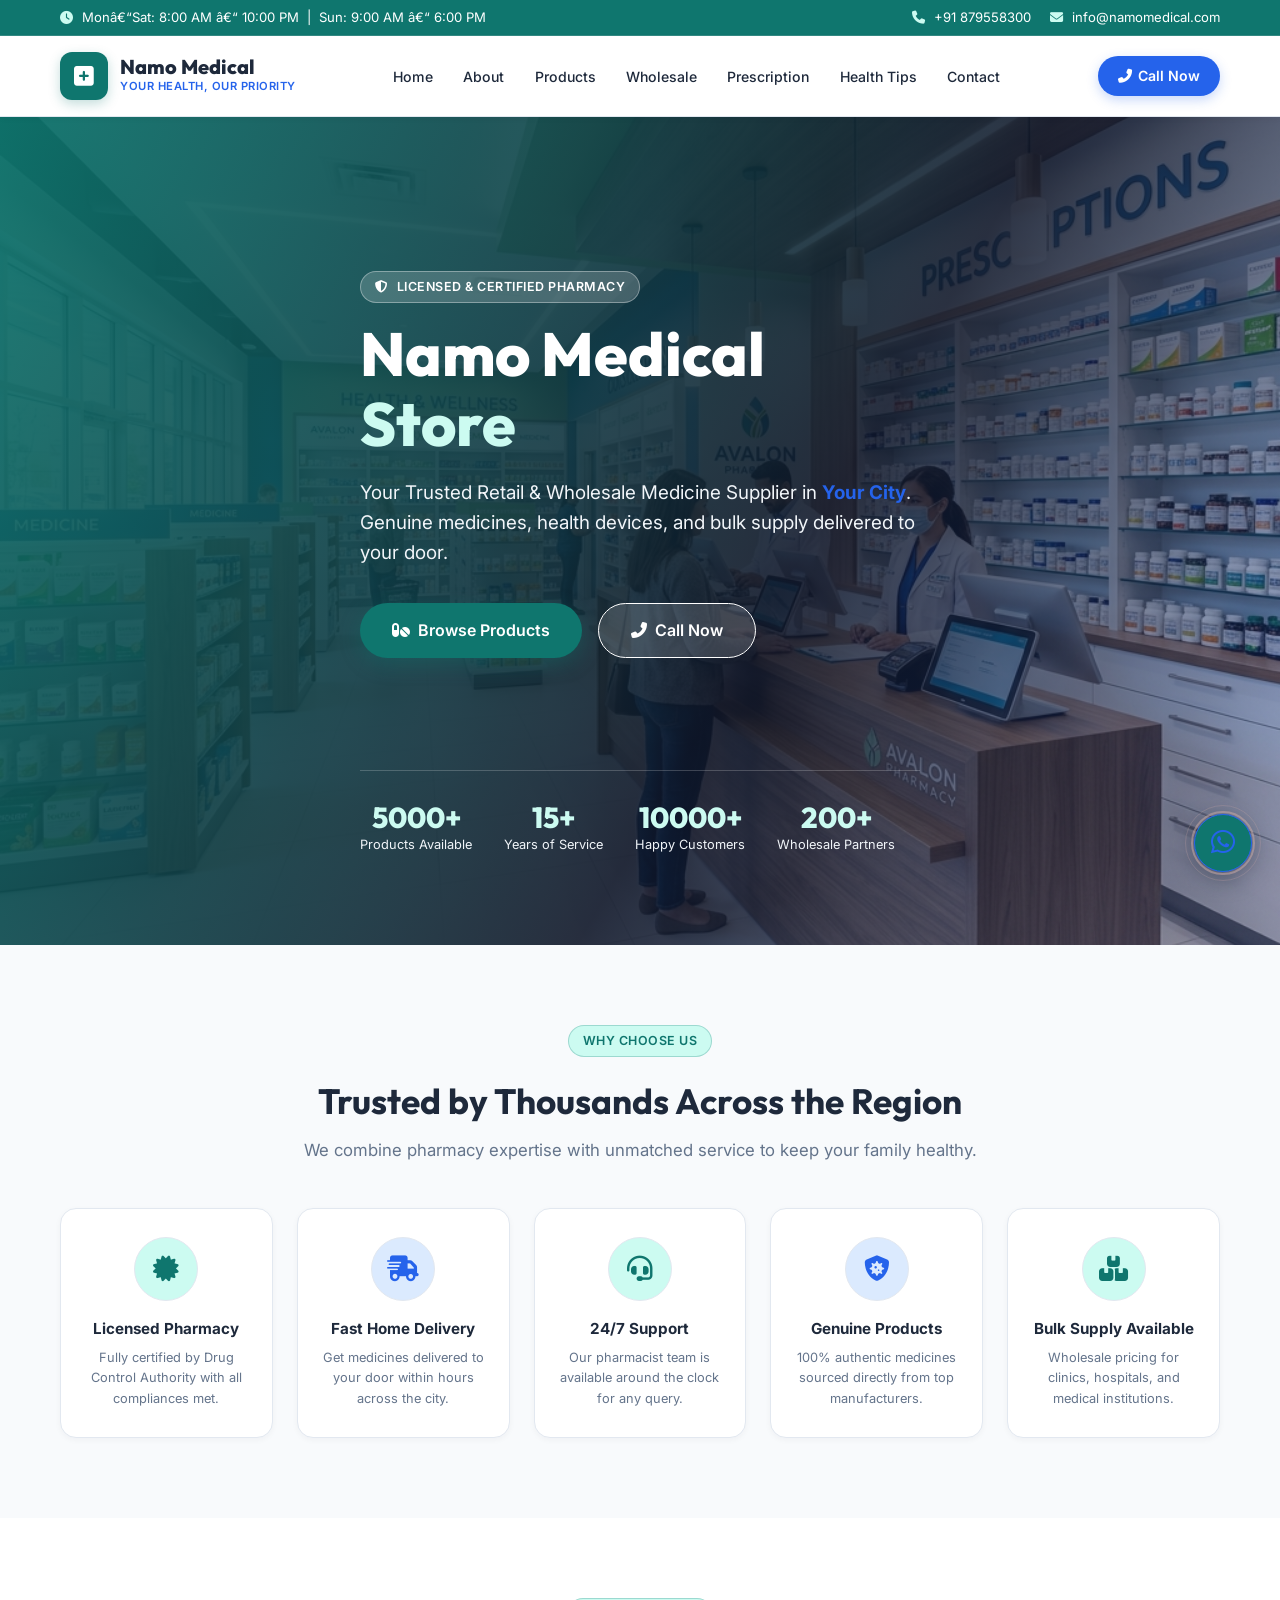
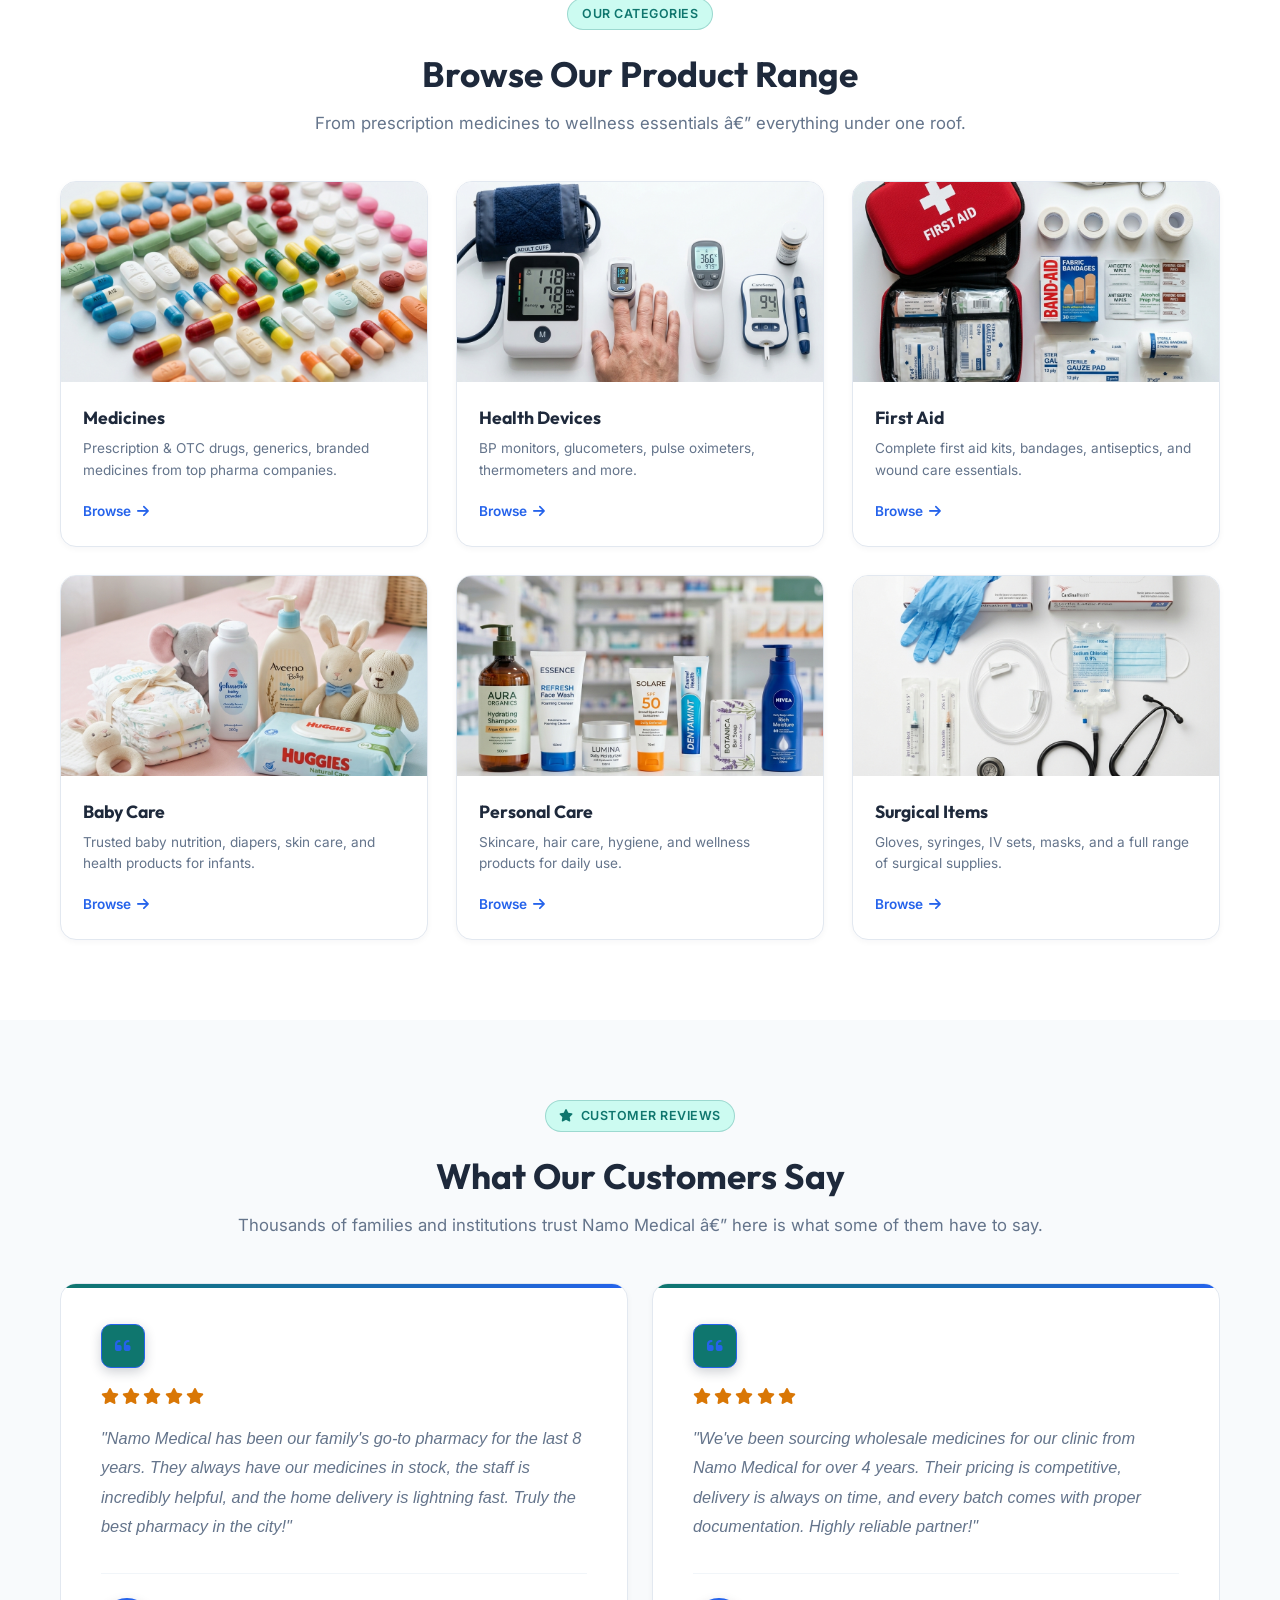
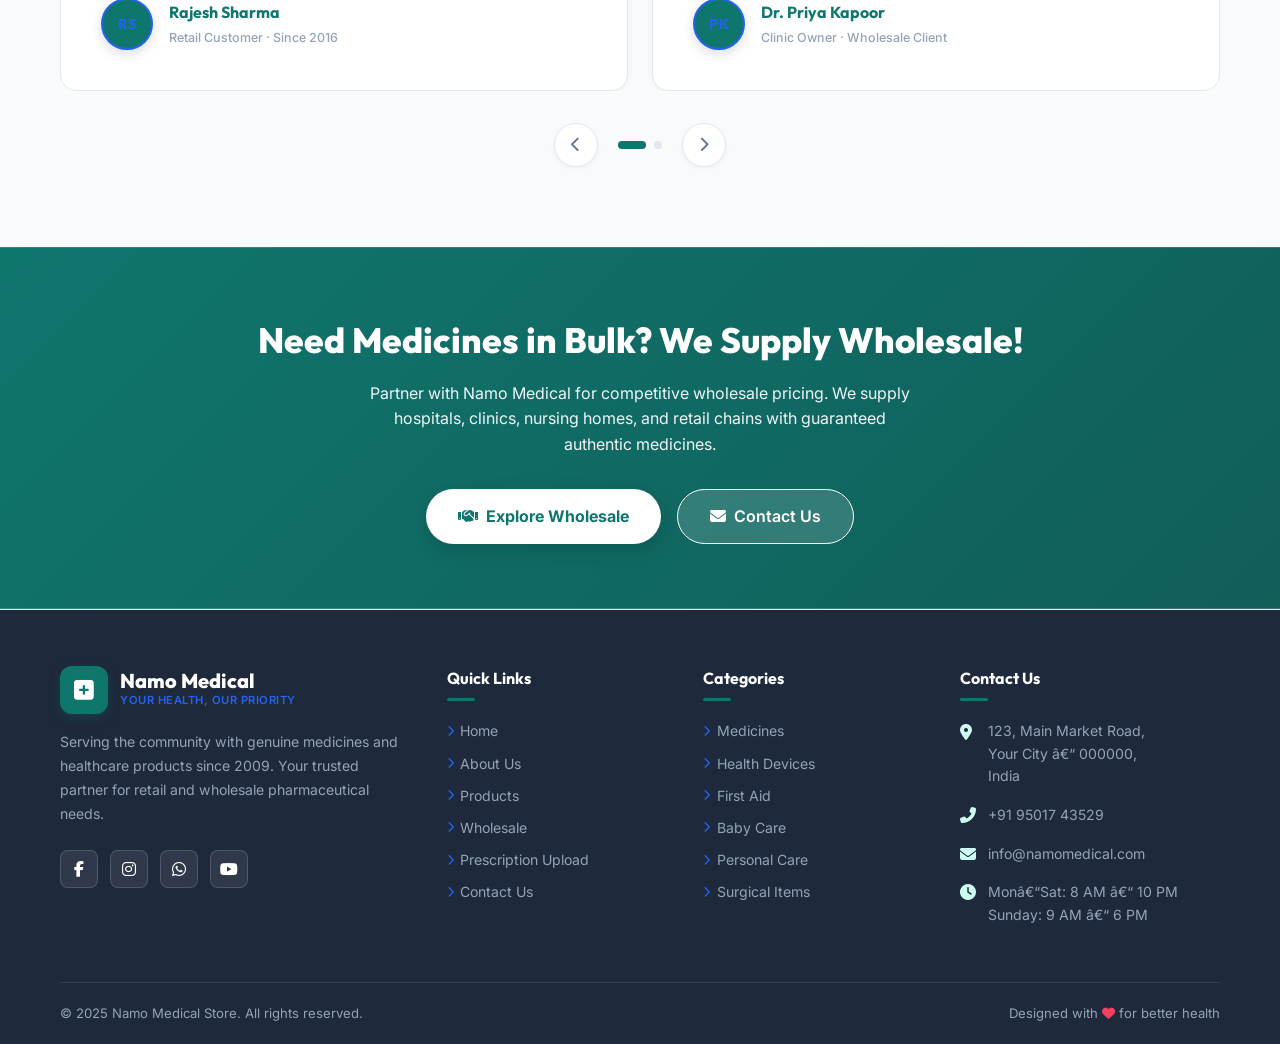
==== commit c9d5fd68: "updating the notebook" ====
--- a/index.html
+++ b/index.html
@@ -3,7 +3,7 @@
 <head>
   <meta charset="UTF-8" />
   <meta name="viewport" content="width=device-width, initial-scale=1.0" />
-  <title>Namo Medical Store â€“ Trusted Retail & Wholesale Medicine Supplier</title>
+  <title>Medical Store â€“ Trusted Retail & Wholesale Medicine Supplier</title>
   <meta name="description" content="Namo Medical Store â€“ Your trusted retail pharmacy and wholesale medicine supplier. Licensed pharmacy offering genuine medicines, health devices, baby care, and more with fast home delivery." />
   <link rel="stylesheet" href="css/style.css" />
   <link rel="stylesheet" href="https://cdnjs.cloudflare.com/ajax/libs/font-awesome/6.5.0/css/all.min.css" />
@@ -18,7 +18,7 @@
         <span><i class="fas fa-clock"></i> Monâ€“Sat: 8:00 AM â€“ 10:00 PM &nbsp;|&nbsp; Sun: 9:00 AM â€“ 6:00 PM</span>
       </div>
       <div class="top-bar-right">
-        <a href="tel:+919501743529"><i class="fas fa-phone"></i> +91 95017 43529</a>
+        <a href="tel:+91879558300"><i class="fas fa-phone"></i> +91 879558300</a>
         <a href="mailto:info@namomedical.com"><i class="fas fa-envelope"></i> info@namomedical.com</a>
       </div>
     </div>
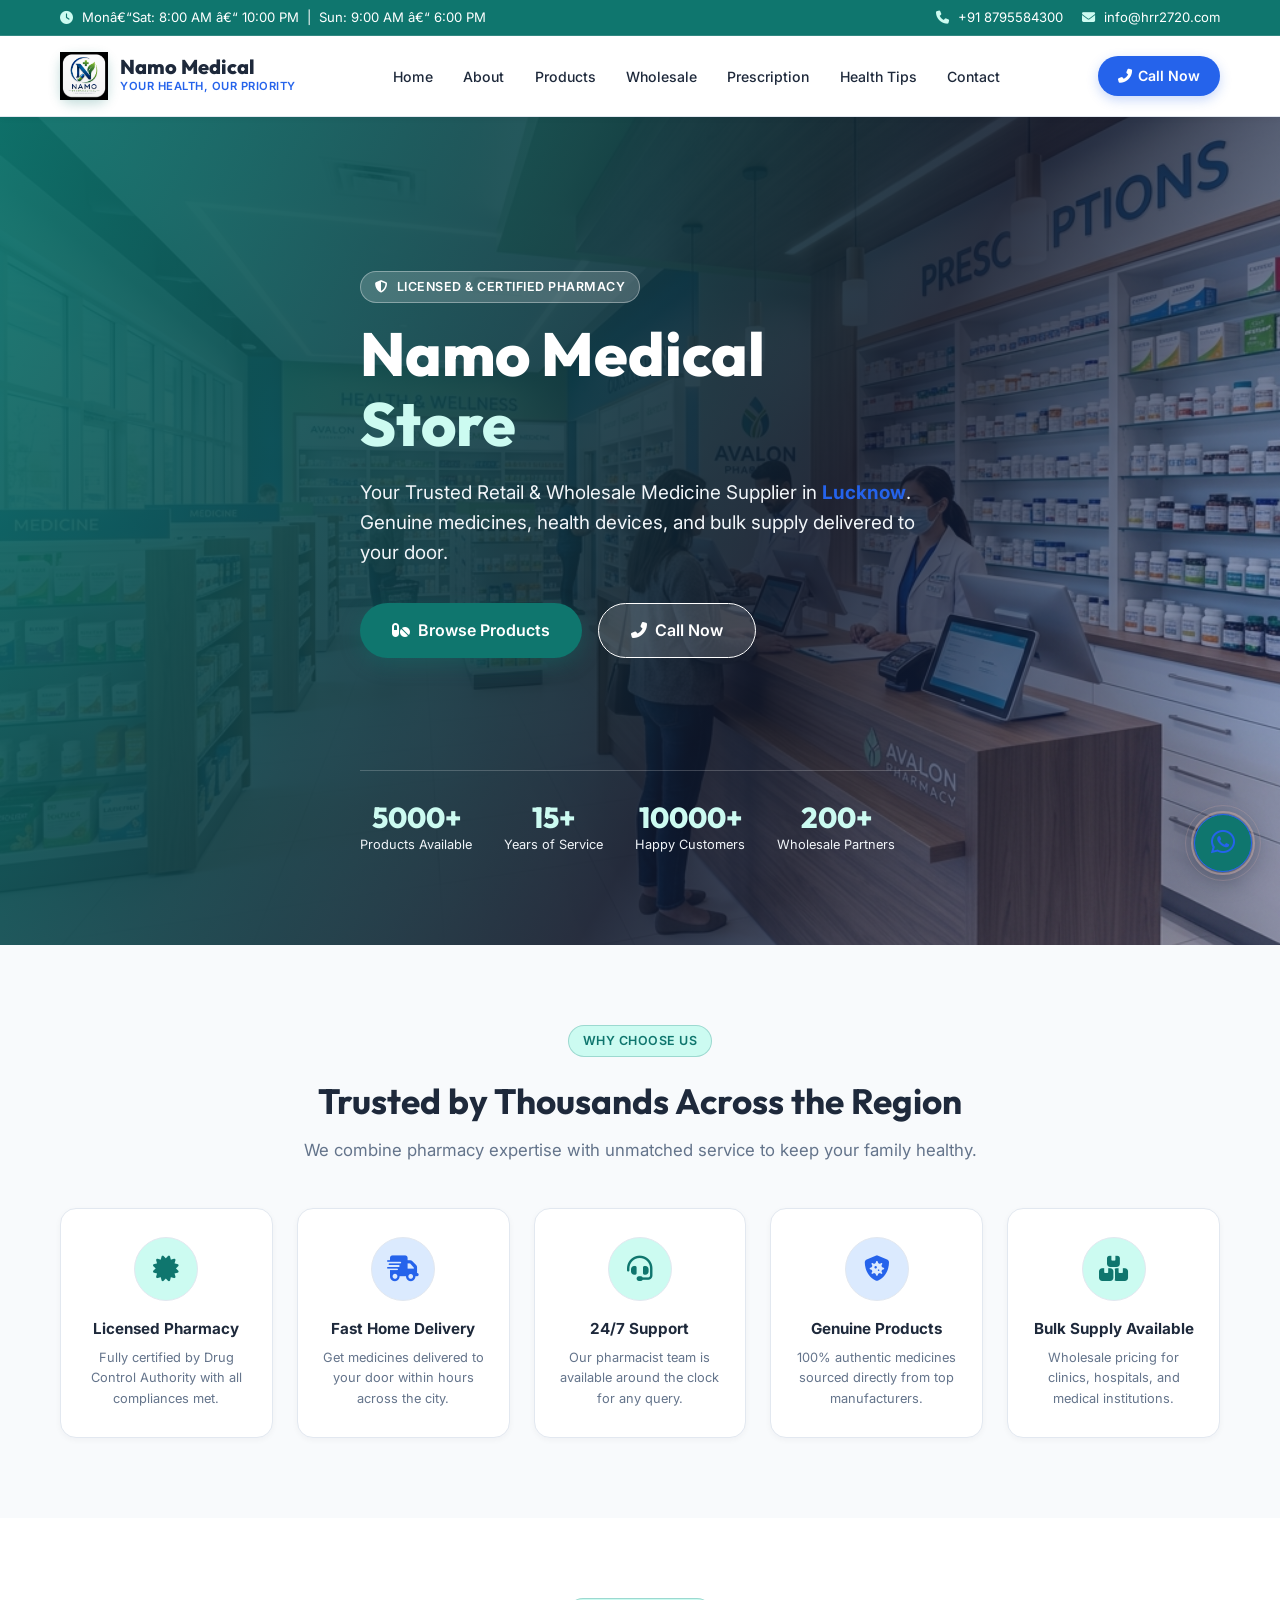
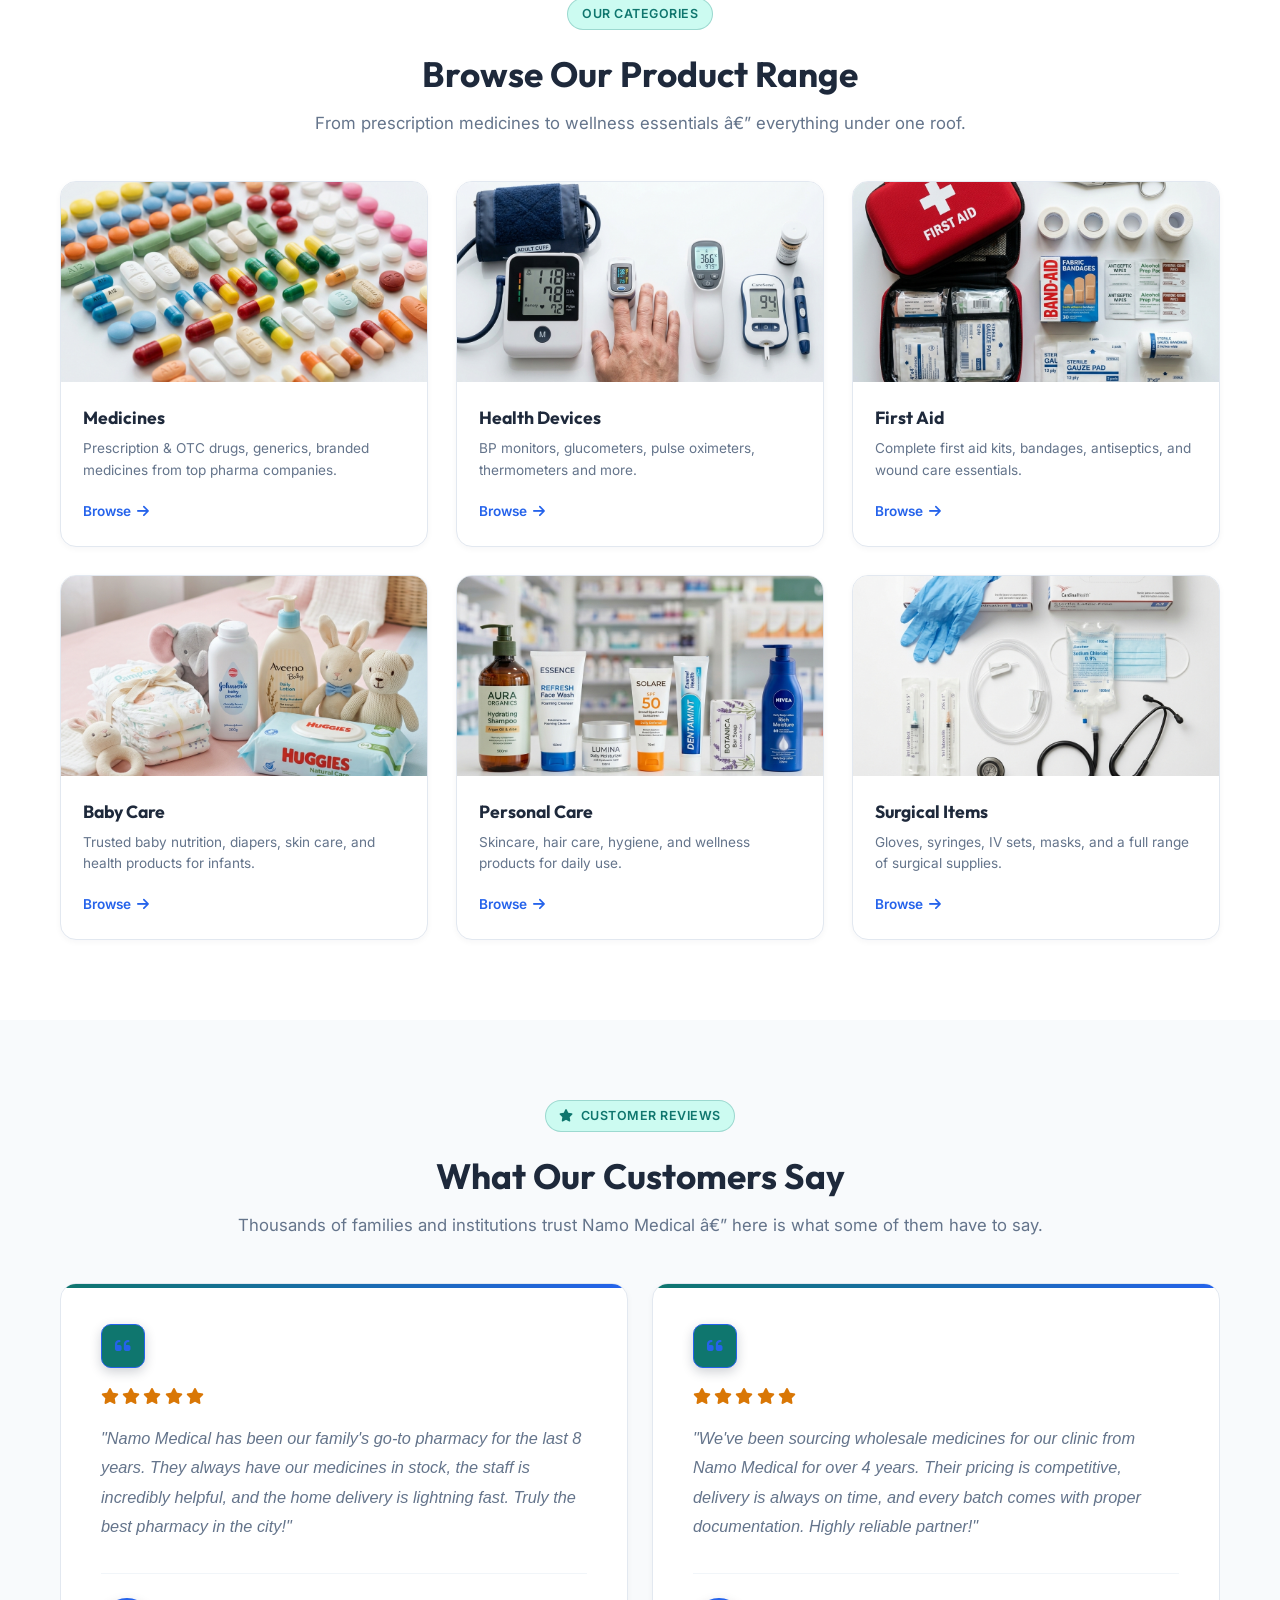
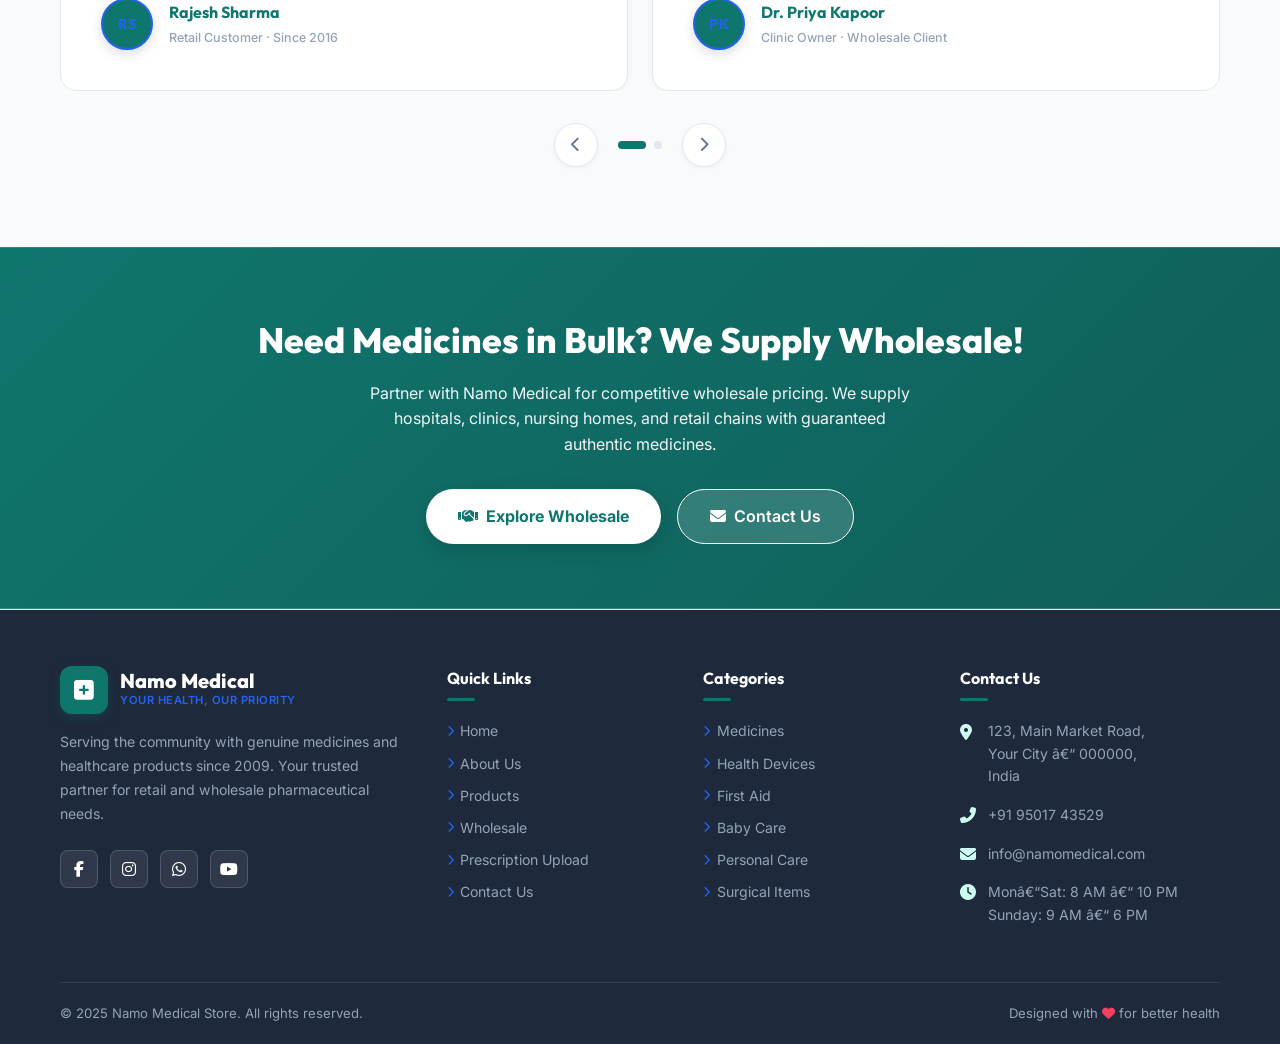
==== commit cf09b0e8: "logo of medical store is updated successfully" ====
--- a/index.html
+++ b/index.html
@@ -1,14 +1,17 @@
 ﻿<!DOCTYPE html>
 <html lang="en">
+
 <head>
   <meta charset="UTF-8" />
   <meta name="viewport" content="width=device-width, initial-scale=1.0" />
-  <title>Medical Store â€“ Trusted Retail & Wholesale Medicine Supplier</title>
-  <meta name="description" content="Namo Medical Store â€“ Your trusted retail pharmacy and wholesale medicine supplier. Licensed pharmacy offering genuine medicines, health devices, baby care, and more with fast home delivery." />
+  <title>Namo Pharmaceutical | Trusted Medical Store & Wholesale Medicine Supplier</title>
+  <meta name="description"
+    content="Namo Medical Store â€“ Your trusted retail pharmacy and wholesale medicine supplier. Licensed pharmacy offering genuine medicines, health devices, baby care, and more with fast home delivery." />
   <link rel="stylesheet" href="css/style.css" />
   <link rel="stylesheet" href="https://cdnjs.cloudflare.com/ajax/libs/font-awesome/6.5.0/css/all.min.css" />
   <link rel="stylesheet" href="css/animations.css" />
 </head>
+
 <body>
 
   <!-- ===== TOP BAR ===== -->
@@ -18,8 +21,8 @@
         <span><i class="fas fa-clock"></i> Monâ€“Sat: 8:00 AM â€“ 10:00 PM &nbsp;|&nbsp; Sun: 9:00 AM â€“ 6:00 PM</span>
       </div>
       <div class="top-bar-right">
-        <a href="tel:+91879558300"><i class="fas fa-phone"></i> +91 879558300</a>
-        <a href="mailto:info@namomedical.com"><i class="fas fa-envelope"></i> info@namomedical.com</a>
+        <a href="tel:+918795584300"><i class="fas fa-phone"></i> +91 8795584300</a>
+        <a href="mailto:info@hrr2720@gmail.com"><i class="fas fa-envelope"></i> info@hrr2720.com</a>
       </div>
     </div>
   </div>
@@ -30,7 +33,7 @@
       <nav>
         <!-- Logo -->
         <a href="index.html" class="logo">
-          <div class="logo-icon"><i class="fas fa-plus-square"></i></div>
+          <div class="logo-icon"><img src="images/logo.png" alt="Namo Medical Logo" class="logo-img"></div>
           <div class="logo-text">
             <div class="name">Namo Medical</div>
             <div class="tagline">Your Health, Our Priority</div>
@@ -50,7 +53,7 @@
 
         <!-- Actions -->
         <div class="nav-actions">
-          <a href="tel:+919501743529" class="btn-call">
+          <a href="tel:+918795584300" class="btn-call">
             <i class="fas fa-phone-alt"></i> Call Now
           </a>
           <button class="hamburger" id="hamburger" aria-label="Open menu">
@@ -86,12 +89,13 @@
           <span>Store</span>
         </h1>
         <p class="hero-subtitle">
-          Your Trusted Retail &amp; Wholesale Medicine Supplier in <strong style="color:var(--rose-gold);">Your City</strong>. Genuine medicines, health devices, and bulk supply delivered to your door.
+          Your Trusted Retail &amp; Wholesale Medicine Supplier in <strong style="color:var(--rose-gold);">
+            Lucknow</strong>. Genuine medicines, health devices, and bulk supply delivered to your door.
         </p>
         <div class="hero-buttons">
           <a href="products.html" class="btn-primary"><i class="fas fa-pills"></i> Browse Products
           </a>
-          <a href="tel:+919501743529" class="btn-secondary">
+          <a href="tel:+918795584300" class="btn-secondary">
             <i class="fas fa-phone-alt"></i> Call Now
           </a>
         </div>
@@ -248,9 +252,11 @@
   <!-- ===== TESTIMONIALS ===== -->
   <section class="testimonials-section" id="testimonials">
     <div class="container">
-      <span class="badge-pill" style="display:block;width:fit-content;margin:0 auto 1rem;"><i class="fas fa-star"></i>&nbsp; Customer Reviews</span>
+      <span class="badge-pill" style="display:block;width:fit-content;margin:0 auto 1rem;"><i
+          class="fas fa-star"></i>&nbsp; Customer Reviews</span>
       <h2 class="section-title">What Our Customers Say</h2>
-      <p class="section-subtitle">Thousands of families and institutions trust Namo Medical â€” here is what some of them have to say.</p>
+      <p class="section-subtitle">Thousands of families and institutions trust Namo Medical â€” here is what some of
+        them have to say.</p>
 
       <div class="testi-carousel" id="testi-carousel" role="region" aria-label="Customer testimonials">
         <div class="testi-track" id="testi-track">
@@ -258,9 +264,12 @@
           <div class="testi-card" role="article">
             <div class="testi-quote-icon"><i class="fas fa-quote-left"></i></div>
             <div class="testi-stars" aria-label="5 out of 5 stars">
-              <i class="fas fa-star"></i><i class="fas fa-star"></i><i class="fas fa-star"></i><i class="fas fa-star"></i><i class="fas fa-star"></i>
-            </div>
-            <p class="testi-text">"Namo Medical has been our family's go-to pharmacy for the last 8 years. They always have our medicines in stock, the staff is incredibly helpful, and the home delivery is lightning fast. Truly the best pharmacy in the city!"</p>
+              <i class="fas fa-star"></i><i class="fas fa-star"></i><i class="fas fa-star"></i><i
+                class="fas fa-star"></i><i class="fas fa-star"></i>
+            </div>
+            <p class="testi-text">"Namo Medical has been our family's go-to pharmacy for the last 8 years. They always
+              have our medicines in stock, the staff is incredibly helpful, and the home delivery is lightning fast.
+              Truly the best pharmacy in the city!"</p>
             <div class="testi-author">
               <div class="testi-avatar" aria-hidden="true">RS</div>
               <div class="testi-author-info">
@@ -273,9 +282,12 @@
           <div class="testi-card" role="article">
             <div class="testi-quote-icon"><i class="fas fa-quote-left"></i></div>
             <div class="testi-stars" aria-label="5 out of 5 stars">
-              <i class="fas fa-star"></i><i class="fas fa-star"></i><i class="fas fa-star"></i><i class="fas fa-star"></i><i class="fas fa-star"></i>
-            </div>
-            <p class="testi-text">"We've been sourcing wholesale medicines for our clinic from Namo Medical for over 4 years. Their pricing is competitive, delivery is always on time, and every batch comes with proper documentation. Highly reliable partner!"</p>
+              <i class="fas fa-star"></i><i class="fas fa-star"></i><i class="fas fa-star"></i><i
+                class="fas fa-star"></i><i class="fas fa-star"></i>
+            </div>
+            <p class="testi-text">"We've been sourcing wholesale medicines for our clinic from Namo Medical for over 4
+              years. Their pricing is competitive, delivery is always on time, and every batch comes with proper
+              documentation. Highly reliable partner!"</p>
             <div class="testi-author">
               <div class="testi-avatar testi-avatar--green" aria-hidden="true">PK</div>
               <div class="testi-author-info">
@@ -288,9 +300,12 @@
           <div class="testi-card" role="article">
             <div class="testi-quote-icon"><i class="fas fa-quote-left"></i></div>
             <div class="testi-stars" aria-label="5 out of 5 stars">
-              <i class="fas fa-star"></i><i class="fas fa-star"></i><i class="fas fa-star"></i><i class="fas fa-star"></i><i class="fas fa-star"></i>
-            </div>
-            <p class="testi-text">"I uploaded my prescription on WhatsApp and the medicines were delivered within 2 hours. The pharmacist even called to suggest a generic alternative that saved me money. That level of care is rare today!"</p>
+              <i class="fas fa-star"></i><i class="fas fa-star"></i><i class="fas fa-star"></i><i
+                class="fas fa-star"></i><i class="fas fa-star"></i>
+            </div>
+            <p class="testi-text">"I uploaded my prescription on WhatsApp and the medicines were delivered within 2
+              hours. The pharmacist even called to suggest a generic alternative that saved me money. That level of care
+              is rare today!"</p>
             <div class="testi-author">
               <div class="testi-avatar testi-avatar--amber" aria-hidden="true">AM</div>
               <div class="testi-author-info">
@@ -303,9 +318,12 @@
           <div class="testi-card" role="article">
             <div class="testi-quote-icon"><i class="fas fa-quote-left"></i></div>
             <div class="testi-stars" aria-label="4 out of 5 stars">
-              <i class="fas fa-star"></i><i class="fas fa-star"></i><i class="fas fa-star"></i><i class="fas fa-star"></i><i class="far fa-star"></i>
-            </div>
-            <p class="testi-text">"Our nursing home requires a wide range of surgical supplies every month. Namo Medical fulfils our entire requirement with zero hassle â€” genuine products, proper invoicing, and always delivered before our deadline."</p>
+              <i class="fas fa-star"></i><i class="fas fa-star"></i><i class="fas fa-star"></i><i
+                class="fas fa-star"></i><i class="far fa-star"></i>
+            </div>
+            <p class="testi-text">"Our nursing home requires a wide range of surgical supplies every month. Namo Medical
+              fulfils our entire requirement with zero hassle â€” genuine products, proper invoicing, and always
+              delivered before our deadline."</p>
             <div class="testi-author">
               <div class="testi-avatar testi-avatar--indigo" aria-hidden="true">VR</div>
               <div class="testi-author-info">
@@ -319,7 +337,8 @@
       </div>
 
       <div class="testi-controls">
-        <button class="testi-btn" id="testi-prev" aria-label="Previous review"><i class="fas fa-chevron-left"></i></button>
+        <button class="testi-btn" id="testi-prev" aria-label="Previous review"><i
+            class="fas fa-chevron-left"></i></button>
         <div class="testi-dots" id="testi-dots" role="tablist" aria-label="Review navigation"></div>
         <button class="testi-btn" id="testi-next" aria-label="Next review"><i class="fas fa-chevron-right"></i></button>
       </div>
@@ -330,7 +349,8 @@
   <section class="cta-strip" id="wholesale">
     <div class="container">
       <h2>Need Medicines in Bulk? We Supply Wholesale!</h2>
-      <p>Partner with Namo Medical for competitive wholesale pricing. We supply hospitals, clinics, nursing homes, and retail chains with guaranteed authentic medicines.</p>
+      <p>Partner with Namo Medical for competitive wholesale pricing. We supply hospitals, clinics, nursing homes, and
+        retail chains with guaranteed authentic medicines.</p>
       <div style="display:flex;gap:1rem;justify-content:center;flex-wrap:wrap;">
         <a href="wholesale.html" class="btn-primary"><i class="fas fa-handshake"></i> Explore Wholesale</a>
         <a href="contact.html" class="btn-secondary" style="color:white;"><i class="fas fa-envelope"></i> Contact Us</a>
@@ -352,7 +372,8 @@
               <div class="tagline">Your Health, Our Priority</div>
             </div>
           </div>
-          <p class="footer-desc">Serving the community with genuine medicines and healthcare products since 2009. Your trusted partner for retail and wholesale pharmaceutical needs.</p>
+          <p class="footer-desc">Serving the community with genuine medicines and healthcare products since 2009. Your
+            trusted partner for retail and wholesale pharmaceutical needs.</p>
           <div class="social-links">
             <a href="#" aria-label="Facebook"><i class="fab fa-facebook-f"></i></a>
             <a href="#" aria-label="Instagram"><i class="fab fa-instagram"></i></a>
@@ -369,7 +390,8 @@
             <li><a href="about.html"><i class="fas fa-chevron-right"></i> About Us</a></li>
             <li><a href="products.html"><i class="fas fa-chevron-right"></i> Products</a></li>
             <li><a href="wholesale.html"><i class="fas fa-chevron-right"></i> Wholesale</a></li>
-            <li><a href="prescription.html"><i class="fas fa-chevron-right"></i> Prescription Upload</a></li><li><a href="contact.html"><i class="fas fa-chevron-right"></i> Contact Us</a></li>
+            <li><a href="prescription.html"><i class="fas fa-chevron-right"></i> Prescription Upload</a></li>
+            <li><a href="contact.html"><i class="fas fa-chevron-right"></i> Contact Us</a></li>
           </ul>
         </div>
 
@@ -420,4 +442,5 @@
   <script src="js/animations.js"></script>
   <script src="js/testimonials.js"></script>
 </body>
-</html>
+
+</html>
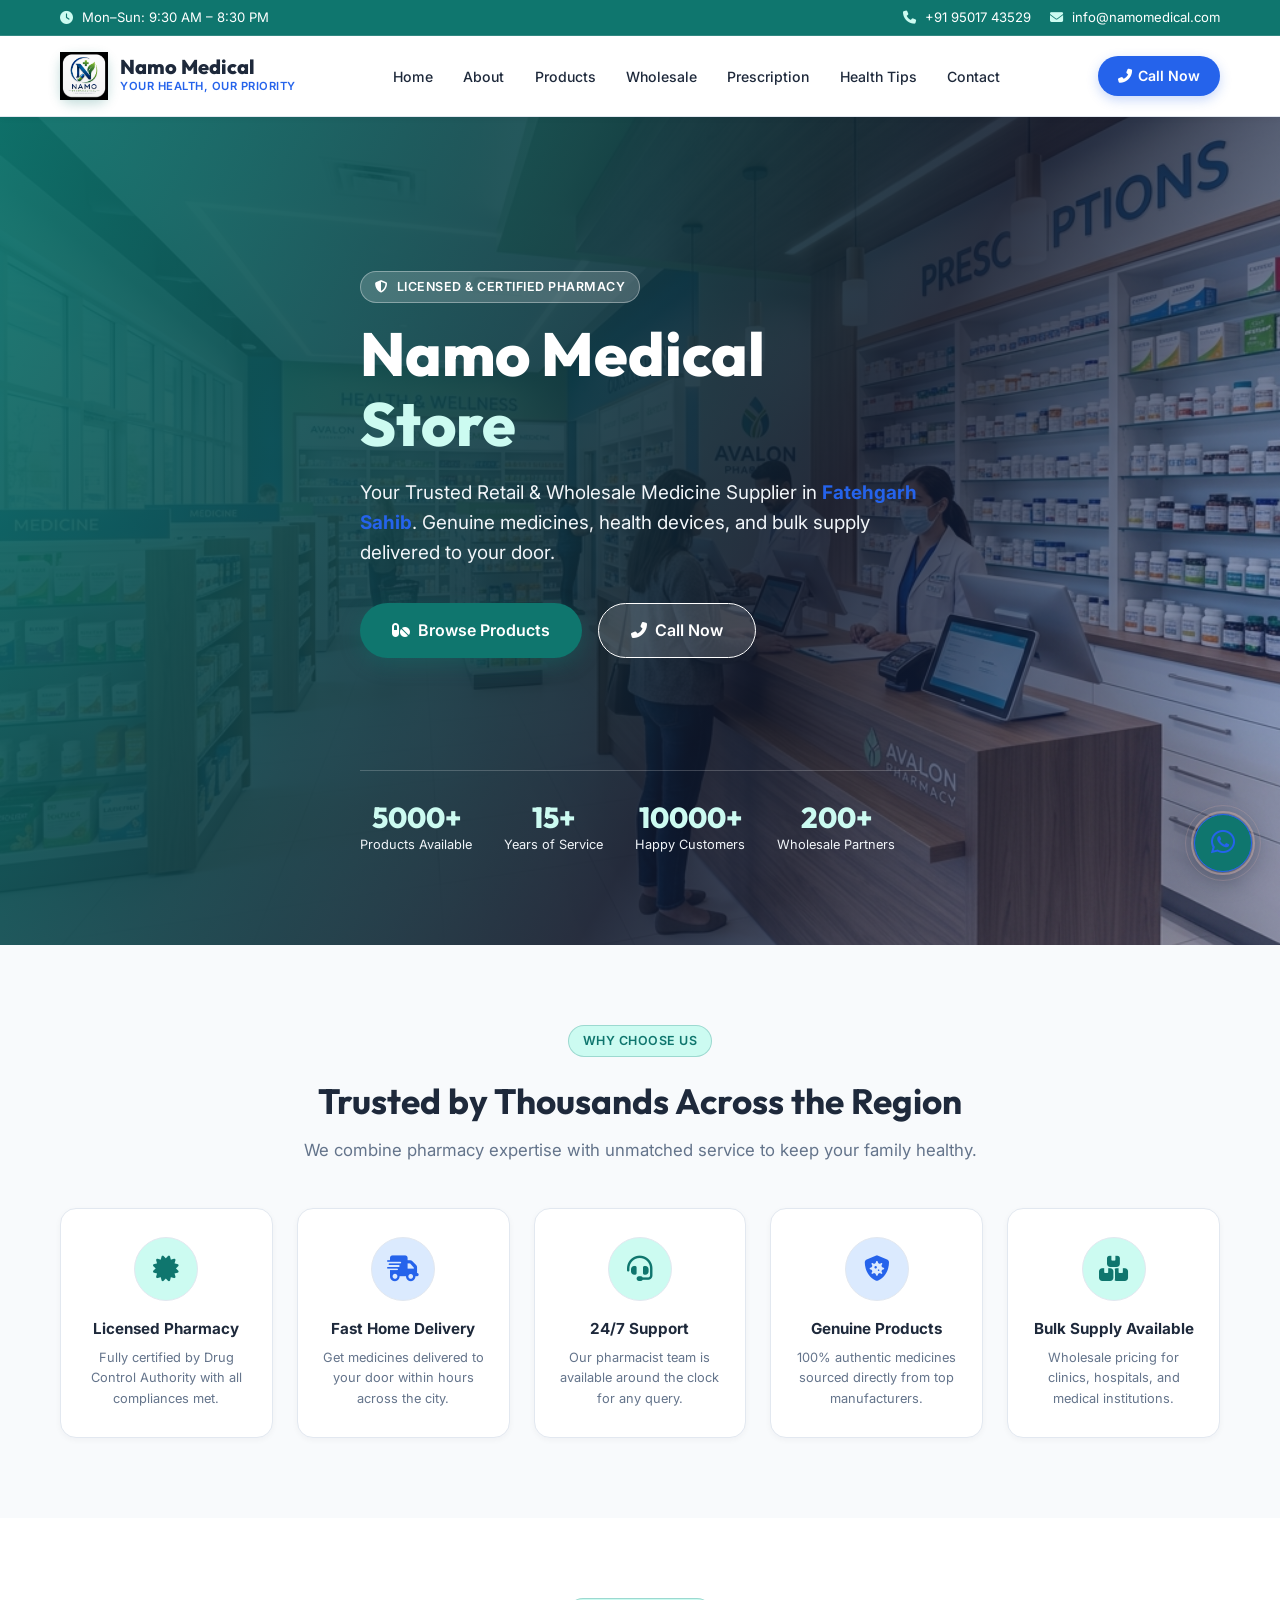
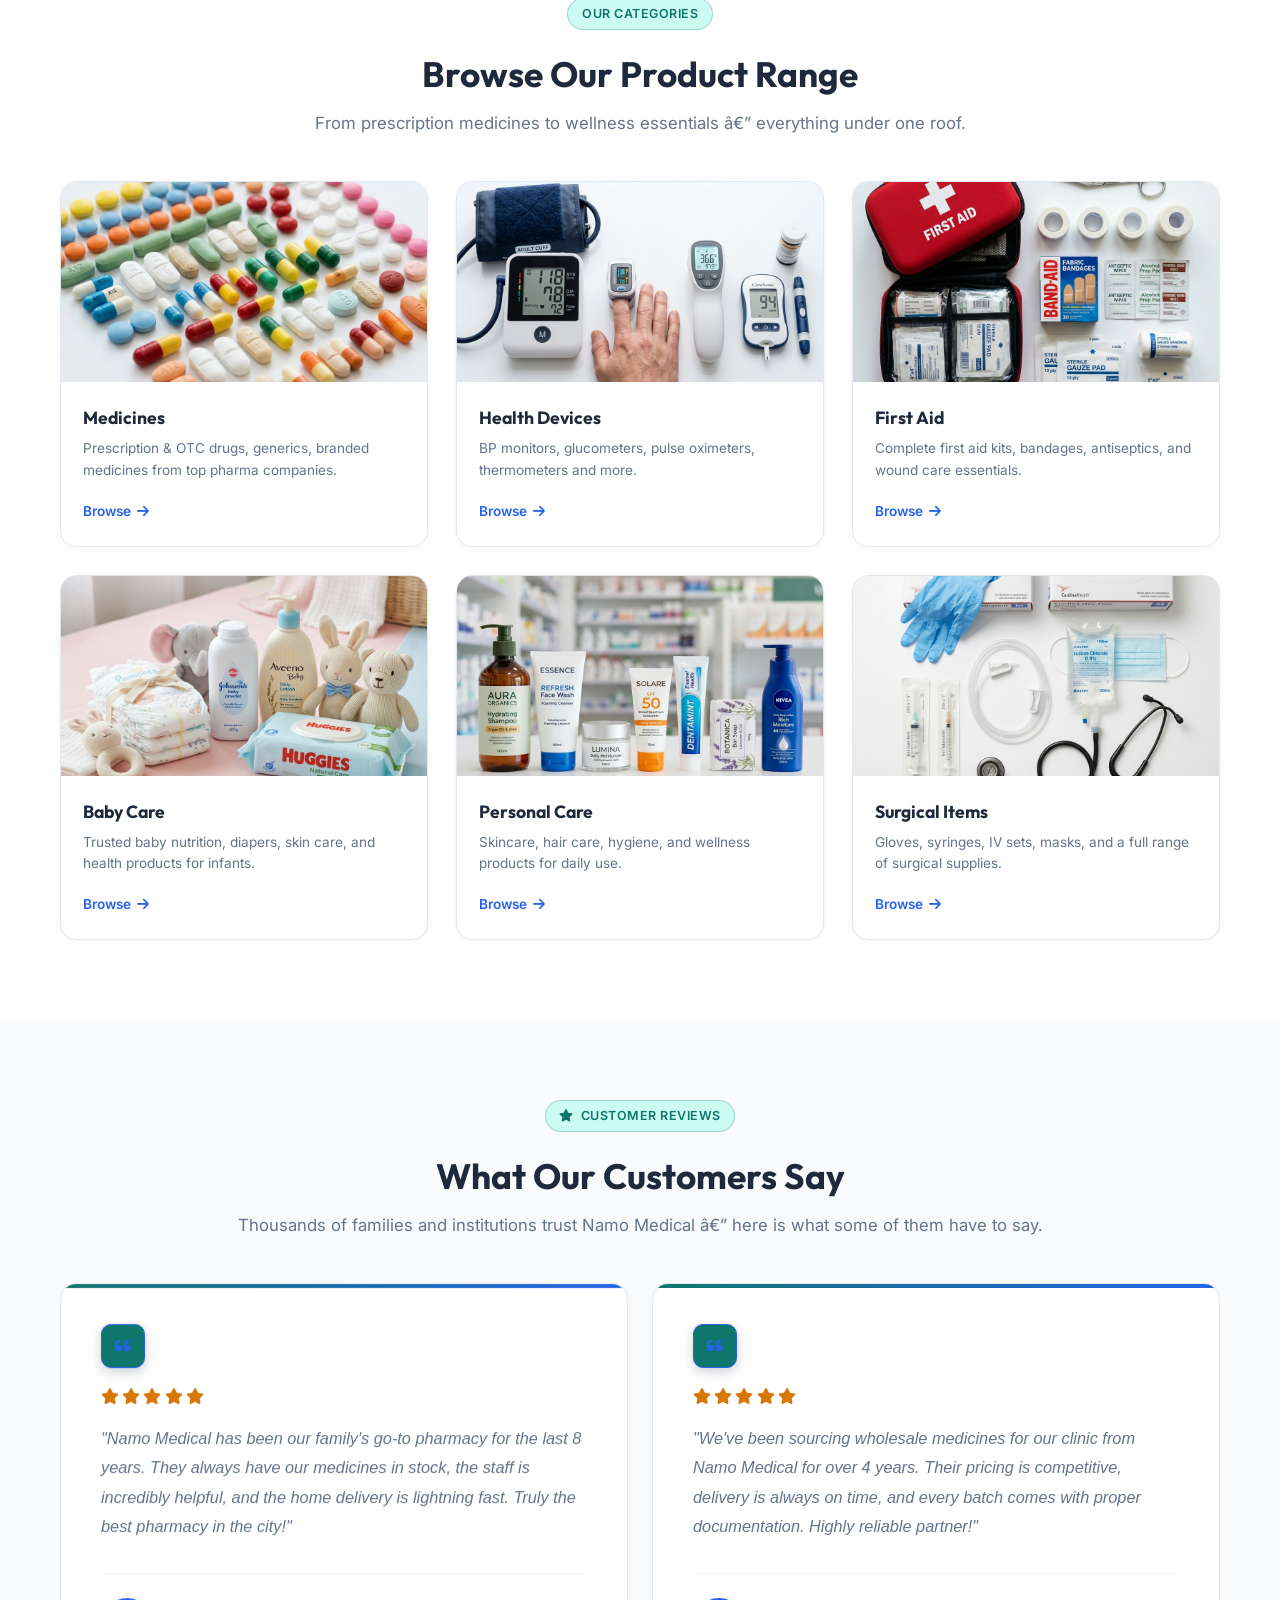
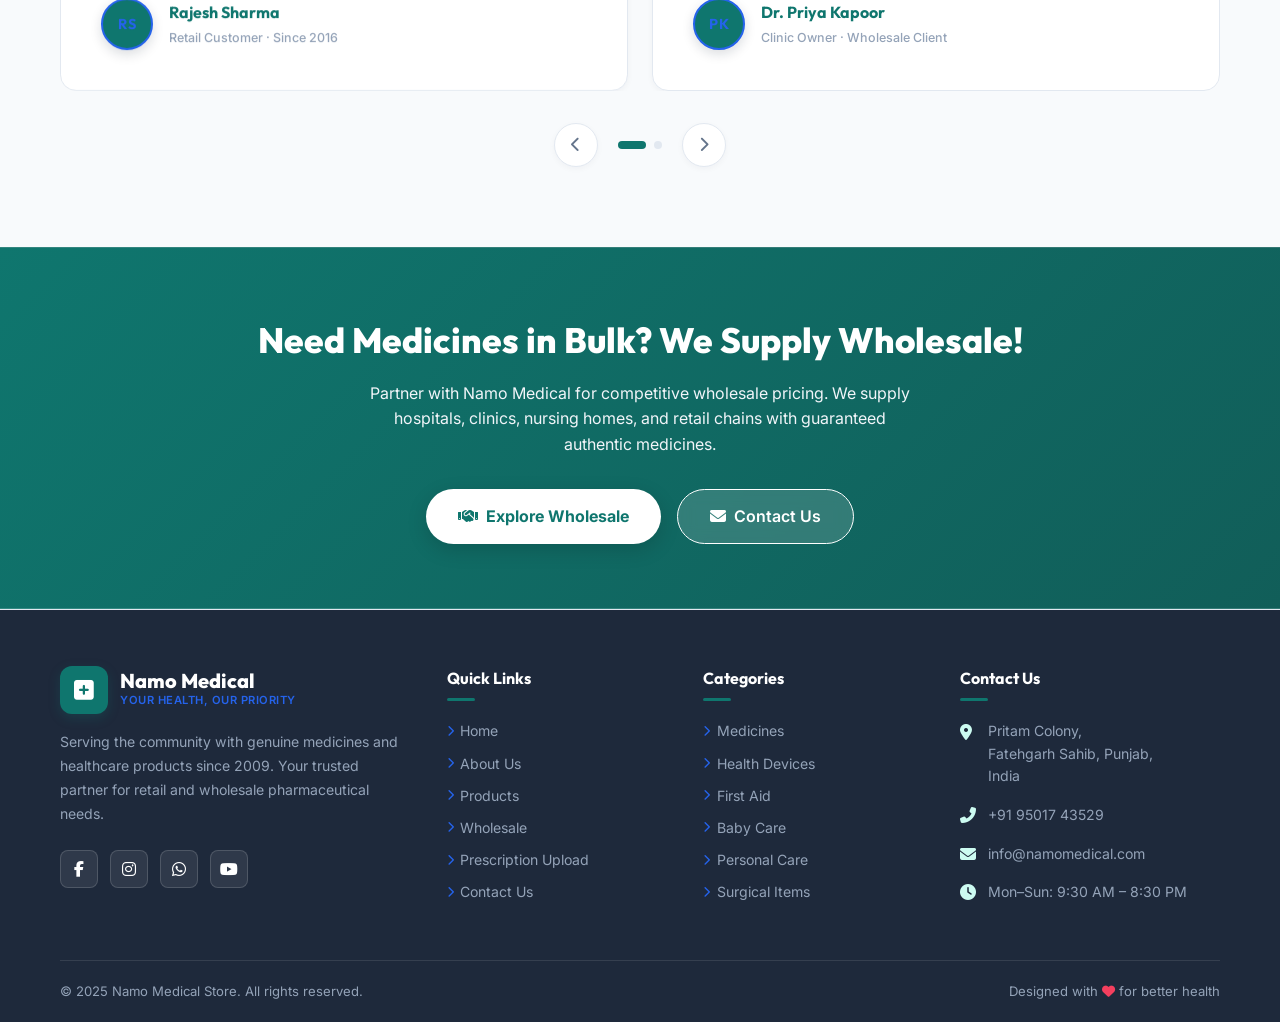
==== commit 68e52f2b: "modifying all files" ====
--- a/index.html
+++ b/index.html
@@ -1,4 +1,4 @@
-﻿<!DOCTYPE html>
+<!DOCTYPE html>
 <html lang="en">
 
 <head>
@@ -18,11 +18,11 @@
   <div class="top-bar">
     <div class="container">
       <div class="top-bar-left">
-        <span><i class="fas fa-clock"></i> Monâ€“Sat: 8:00 AM â€“ 10:00 PM &nbsp;|&nbsp; Sun: 9:00 AM â€“ 6:00 PM</span>
+        <span><i class="fas fa-clock"></i> Mon–Sun: 9:30 AM – 8:30 PM</span>
       </div>
       <div class="top-bar-right">
-        <a href="tel:+918795584300"><i class="fas fa-phone"></i> +91 8795584300</a>
-        <a href="mailto:info@hrr2720@gmail.com"><i class="fas fa-envelope"></i> info@hrr2720.com</a>
+        <a href="tel:+919501743529"><i class="fas fa-phone"></i> +91 95017 43529</a>
+        <a href="mailto:info@namomedical.com"><i class="fas fa-envelope"></i> info@namomedical.com</a>
       </div>
     </div>
   </div>
@@ -53,7 +53,7 @@
 
         <!-- Actions -->
         <div class="nav-actions">
-          <a href="tel:+918795584300" class="btn-call">
+          <a href="tel:+919501743529" class="btn-call">
             <i class="fas fa-phone-alt"></i> Call Now
           </a>
           <button class="hamburger" id="hamburger" aria-label="Open menu">
@@ -90,12 +90,12 @@
         </h1>
         <p class="hero-subtitle">
           Your Trusted Retail &amp; Wholesale Medicine Supplier in <strong style="color:var(--rose-gold);">
-            Lucknow</strong>. Genuine medicines, health devices, and bulk supply delivered to your door.
+            Fatehgarh Sahib</strong>. Genuine medicines, health devices, and bulk supply delivered to your door.
         </p>
         <div class="hero-buttons">
           <a href="products.html" class="btn-primary"><i class="fas fa-pills"></i> Browse Products
           </a>
-          <a href="tel:+918795584300" class="btn-secondary">
+          <a href="tel:+919501743529" class="btn-secondary">
             <i class="fas fa-phone-alt"></i> Call Now
           </a>
         </div>
@@ -377,7 +377,7 @@
           <div class="social-links">
             <a href="#" aria-label="Facebook"><i class="fab fa-facebook-f"></i></a>
             <a href="#" aria-label="Instagram"><i class="fab fa-instagram"></i></a>
-            <a href="#" aria-label="WhatsApp"><i class="fab fa-whatsapp"></i></a>
+            <a href="https://wa.me/919501743529" target="_blank" rel="noopener noreferrer" aria-label="WhatsApp"><i class="fab fa-whatsapp"></i></a>
             <a href="#" aria-label="YouTube"><i class="fab fa-youtube"></i></a>
           </div>
         </div>
@@ -413,7 +413,7 @@
           <h4>Contact Us</h4>
           <div class="contact-item">
             <i class="fas fa-map-marker-alt"></i>
-            <span>123, Main Market Road,<br />Your City â€“ 000000,<br />India</span>
+            <span>Pritam Colony,<br />Fatehgarh Sahib, Punjab,<br />India</span>
           </div>
           <div class="contact-item">
             <i class="fas fa-phone-alt"></i>
@@ -425,7 +425,7 @@
           </div>
           <div class="contact-item">
             <i class="fas fa-clock"></i>
-            <span>Monâ€“Sat: 8 AM â€“ 10 PM<br />Sunday: 9 AM â€“ 6 PM</span>
+            <span>Mon–Sun: 9:30 AM – 8:30 PM</span>
           </div>
         </div>
 
--- a/css/style.css
+++ b/css/style.css
@@ -1036,4 +1036,17 @@
 @media (max-width: 600px) {
   .testi-card { padding: 1.75rem 1.5rem; }
   .testi-text { font-size: .93rem; }
+}
+
+/* Shared form submit error (Firebase / network failures) */
+.form-submit-error {
+  margin: 0 0 1rem;
+  padding: 0.75rem 1rem;
+  border-radius: var(--radius);
+  background: var(--error-bg);
+  color: var(--error);
+  border: 1px solid rgba(239, 68, 68, 0.35);
+  font-size: 0.9rem;
+  font-weight: 500;
+  line-height: 1.45;
 }
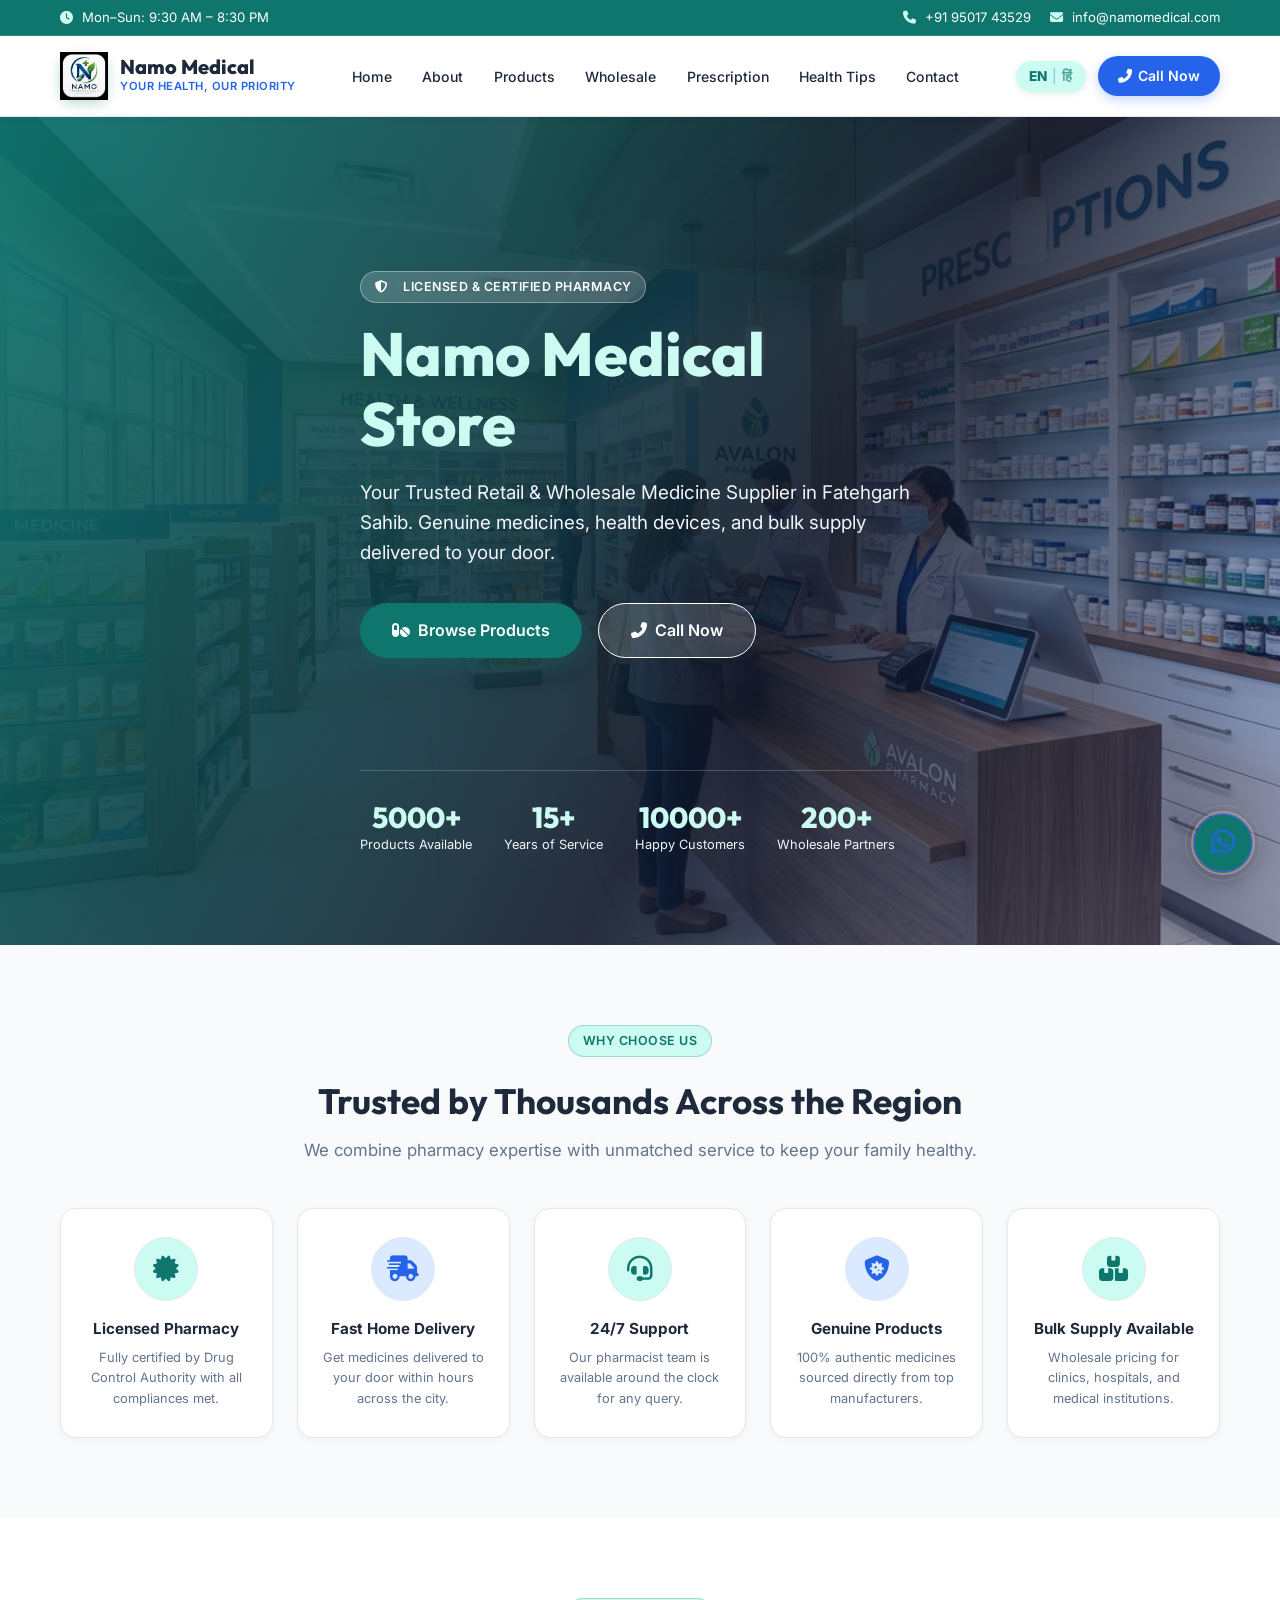
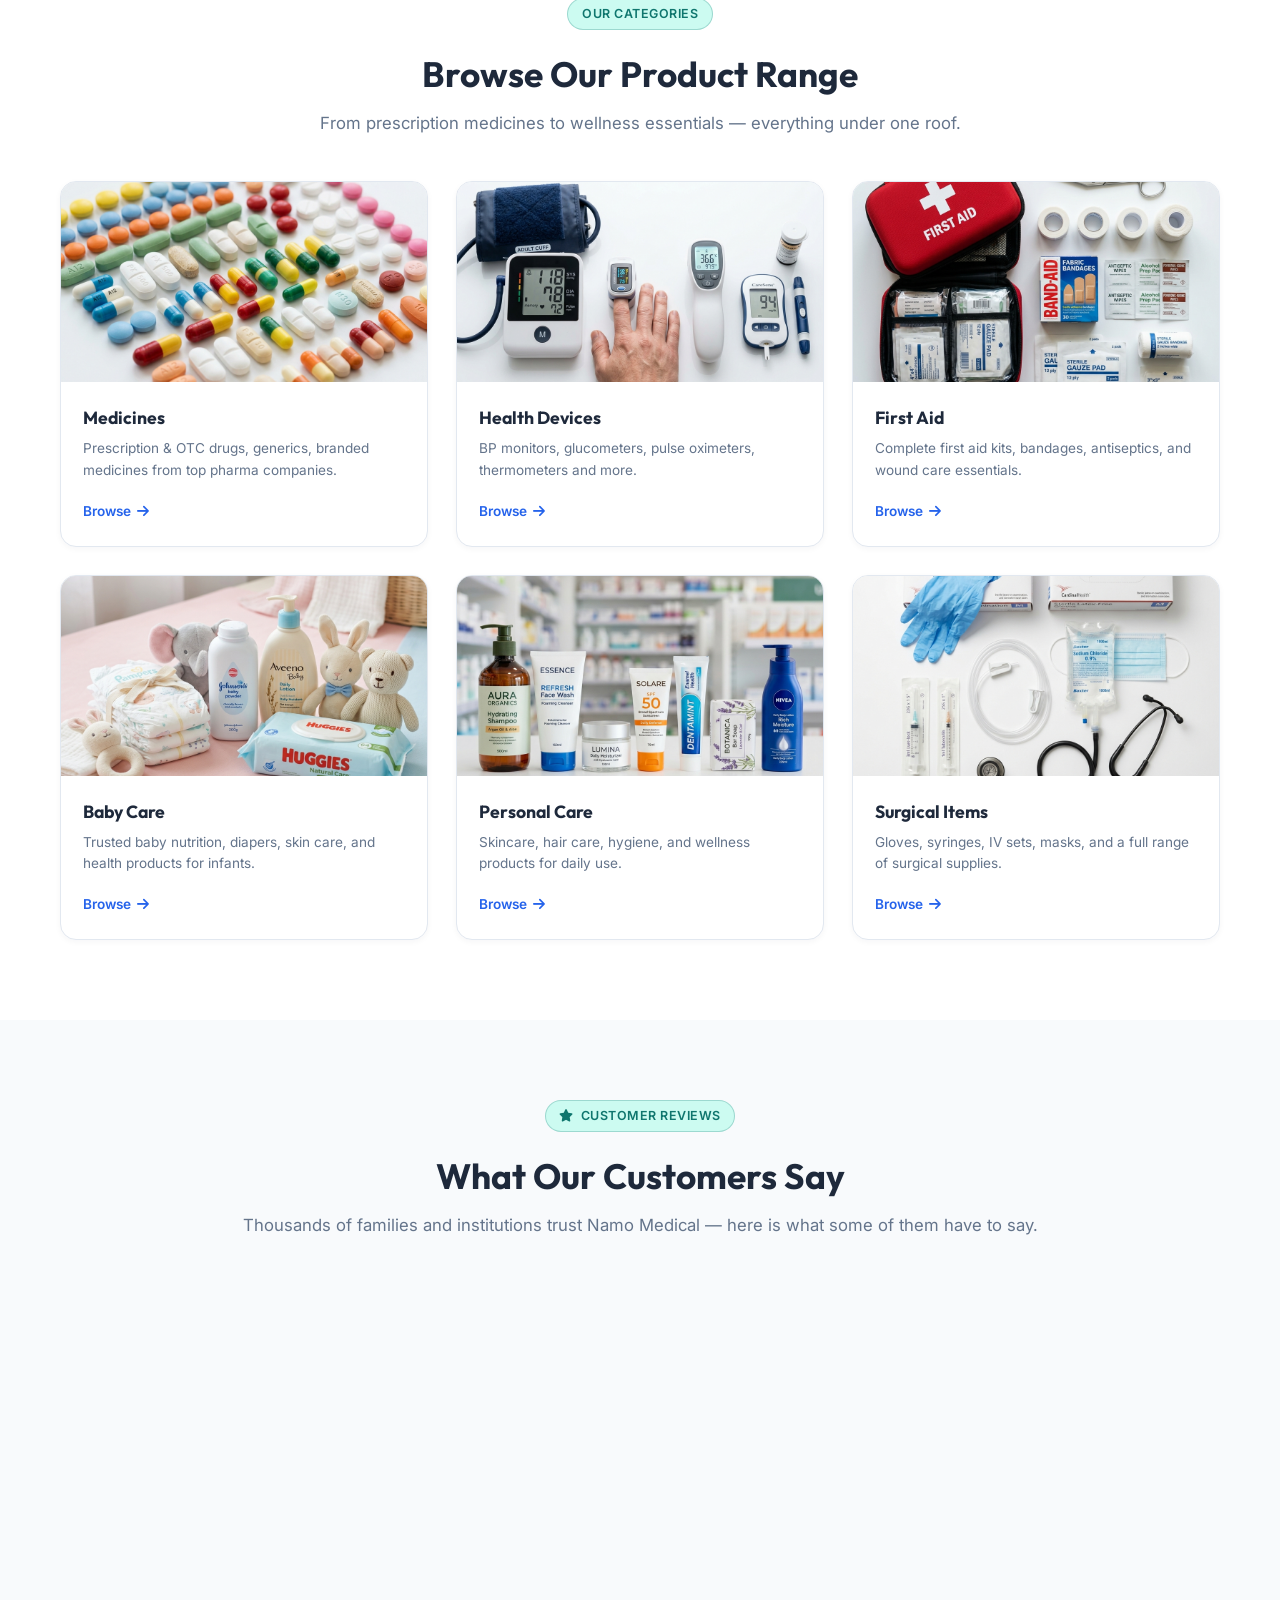
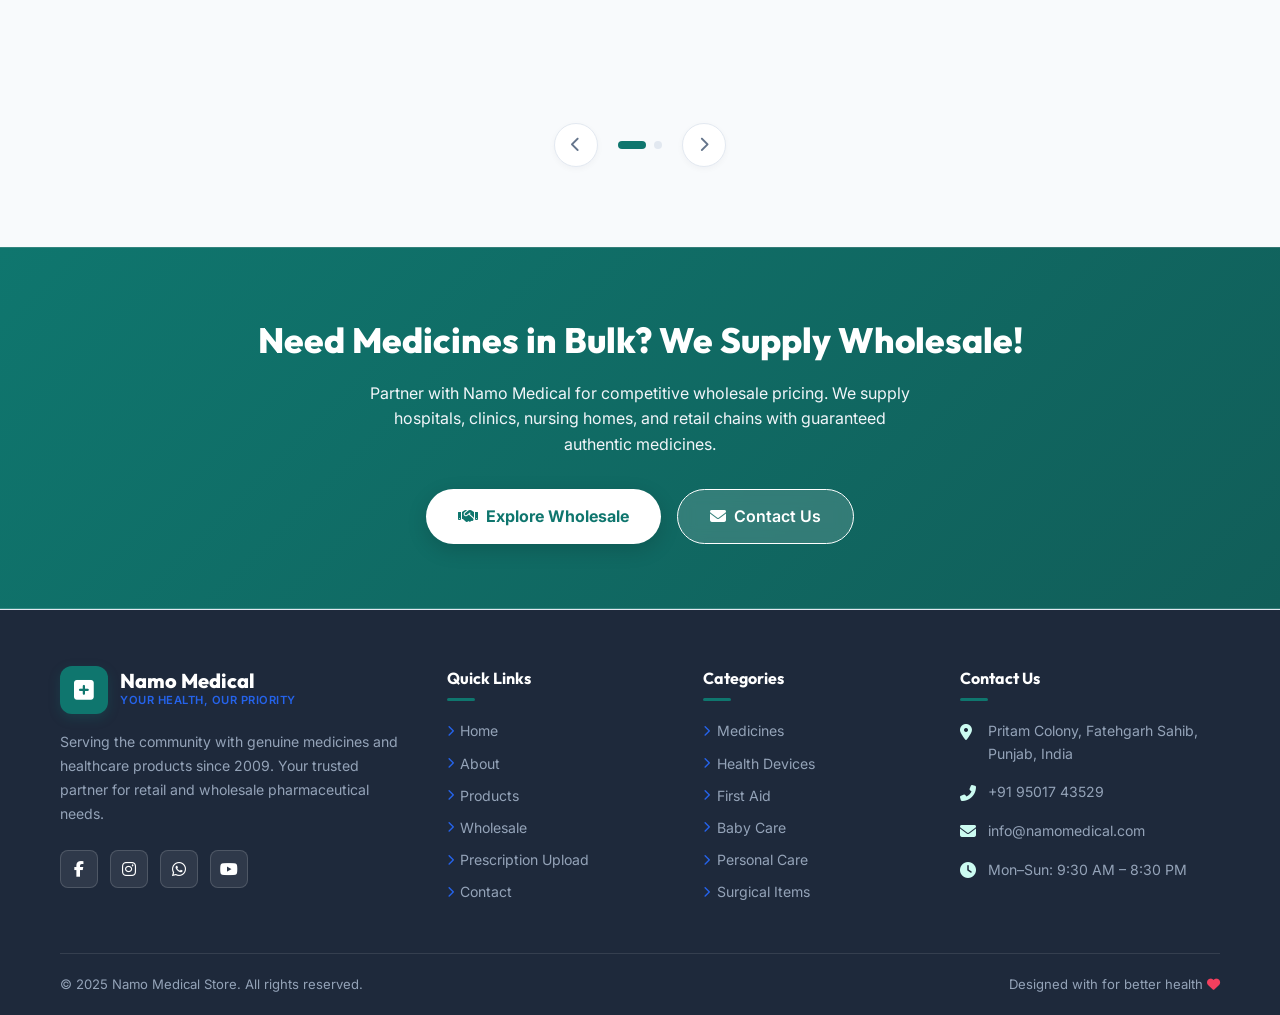
==== commit 5a8f33c5: "created language switcher" ====
--- a/index.html
+++ b/index.html
@@ -18,7 +18,7 @@
   <div class="top-bar">
     <div class="container">
       <div class="top-bar-left">
-        <span><i class="fas fa-clock"></i> Mon–Sun: 9:30 AM – 8:30 PM</span>
+        <span><i class="fas fa-clock"></i> <span data-i18n="top_bar_timing">Mon–Sun: 9:30 AM – 8:30 PM</span></span>
       </div>
       <div class="top-bar-right">
         <a href="tel:+919501743529"><i class="fas fa-phone"></i> +91 95017 43529</a>
@@ -35,26 +35,29 @@
         <a href="index.html" class="logo">
           <div class="logo-icon"><img src="images/logo.png" alt="Namo Medical Logo" class="logo-img"></div>
           <div class="logo-text">
-            <div class="name">Namo Medical</div>
-            <div class="tagline">Your Health, Our Priority</div>
+            <div class="name" data-i18n="logo_name">Namo Medical</div>
+            <div class="tagline" data-i18n="logo_tagline">Your Health, Our Priority</div>
           </div>
         </a>
 
         <!-- Desktop Nav -->
         <ul class="nav-menu">
-          <li><a href="index.html" class="active">Home</a></li>
-          <li><a href="about.html">About</a></li>
-          <li><a href="products.html">Products</a></li>
-          <li><a href="wholesale.html">Wholesale</a></li>
-          <li><a href="prescription.html">Prescription</a></li>
-          <li><a href="health-tips.html">Health Tips</a></li>
-          <li><a href="contact.html">Contact</a></li>
+          <li><a href="index.html" class="active" data-i18n="nav_home">Home</a></li>
+          <li><a href="about.html" data-i18n="nav_about">About</a></li>
+          <li><a href="products.html" data-i18n="nav_products">Products</a></li>
+          <li><a href="wholesale.html" data-i18n="nav_wholesale">Wholesale</a></li>
+          <li><a href="prescription.html" data-i18n="nav_prescription">Prescription</a></li>
+          <li><a href="health-tips.html" data-i18n="nav_health_tips">Health Tips</a></li>
+          <li><a href="contact.html" data-i18n="nav_contact">Contact</a></li>
         </ul>
 
         <!-- Actions -->
         <div class="nav-actions">
+          <button type="button" class="btn-lang is-en" aria-label="Switch Language">
+            <span class="lang-en">EN</span><span class="lang-sep">|</span><span class="lang-hi">हिं</span>
+          </button>
           <a href="tel:+919501743529" class="btn-call">
-            <i class="fas fa-phone-alt"></i> Call Now
+            <i class="fas fa-phone-alt"></i> <span data-i18n="nav_call_now">Call Now</span>
           </a>
           <button class="hamburger" id="hamburger" aria-label="Open menu">
             <span></span><span></span><span></span>
@@ -67,14 +70,14 @@
   <!-- ===== MOBILE NAV ===== -->
   <div class="mobile-nav" id="mobile-nav" role="dialog" aria-label="Mobile navigation">
     <button class="mobile-nav-close" id="mobile-close"><i class="fas fa-times"></i></button>
-    <a href="index.html">Home</a>
-    <a href="about.html">About</a>
-    <a href="products.html">Products</a>
-    <a href="wholesale.html">Wholesale</a>
-    <a href="prescription.html">Prescription Upload</a>
-    <a href="health-tips.html">Health Tips</a>
-    <a href="contact.html">Contact</a>
-    <a href="tel:+919501743529" class="btn-call"><i class="fas fa-phone-alt"></i> Call Now</a>
+    <a href="index.html" class="active" data-i18n="nav_home">Home</a>
+    <a href="about.html" data-i18n="nav_about">About</a>
+    <a href="products.html" data-i18n="nav_products">Products</a>
+    <a href="wholesale.html" data-i18n="nav_wholesale">Wholesale</a>
+    <a href="prescription.html" data-i18n="nav_prescription_upload">Prescription Upload</a>
+    <a href="health-tips.html" data-i18n="nav_health_tips">Health Tips</a>
+    <a href="contact.html" data-i18n="nav_contact">Contact</a>
+    <a href="tel:+919501743529" class="btn-call"><i class="fas fa-phone-alt"></i> <span data-i18n="nav_call_now">Call Now</span></a>
   </div>
 
   <!-- ===== HERO ===== -->
@@ -83,20 +86,19 @@
     <div class="hero-overlay"></div>
     <div class="container">
       <div class="hero-content">
-        <span class="badge-pill"><i class="fas fa-shield-alt"></i> &nbsp;Licensed & Certified Pharmacy</span>
+        <span class="badge-pill"><i class="fas fa-shield-alt"></i> &nbsp;<span data-i18n="hero_badge">Licensed & Certified Pharmacy</span></span>
         <h1 class="hero-title">
-          Namo Medical<br />
-          <span>Store</span>
+          <span data-i18n="hero_title_1">Namo Medical</span><br />
+          <span data-i18n="hero_title_2">Store</span>
         </h1>
-        <p class="hero-subtitle">
-          Your Trusted Retail &amp; Wholesale Medicine Supplier in <strong style="color:var(--rose-gold);">
-            Fatehgarh Sahib</strong>. Genuine medicines, health devices, and bulk supply delivered to your door.
+        <p class="hero-subtitle" data-i18n="hero_subtitle">
+          Your Trusted Retail &amp; Wholesale Medicine Supplier in Fatehgarh Sahib. Genuine medicines, health devices, and bulk supply delivered to your door.
         </p>
         <div class="hero-buttons">
-          <a href="products.html" class="btn-primary"><i class="fas fa-pills"></i> Browse Products
+          <a href="products.html" class="btn-primary"><i class="fas fa-pills"></i> <span data-i18n="btn_browse_products">Browse Products</span>
           </a>
           <a href="tel:+919501743529" class="btn-secondary">
-            <i class="fas fa-phone-alt"></i> Call Now
+            <i class="fas fa-phone-alt"></i> <span data-i18n="nav_call_now">Call Now</span>
           </a>
         </div>
       </div>
@@ -104,19 +106,19 @@
       <div class="hero-stats">
         <div class="stat-item">
           <div class="stat-number" data-count="5000" data-suffix="+">0+</div>
-          <div class="stat-label">Products Available</div>
+          <div class="stat-label" data-i18n="stat_products">Products Available</div>
         </div>
         <div class="stat-item">
           <div class="stat-number" data-count="15" data-suffix="+">0+</div>
-          <div class="stat-label">Years of Service</div>
+          <div class="stat-label" data-i18n="stat_years">Years of Service</div>
         </div>
         <div class="stat-item">
           <div class="stat-number" data-count="10000" data-suffix="+">0+</div>
-          <div class="stat-label">Happy Customers</div>
+          <div class="stat-label" data-i18n="stat_customers">Happy Customers</div>
         </div>
         <div class="stat-item">
           <div class="stat-number" data-count="200" data-suffix="+">0+</div>
-          <div class="stat-label">Wholesale Partners</div>
+          <div class="stat-label" data-i18n="stat_partners">Wholesale Partners</div>
         </div>
       </div>
     </div>
@@ -125,39 +127,39 @@
   <!-- ===== TRUST BADGES ===== -->
   <section class="trust-section" id="about">
     <div class="container">
-      <span class="badge-pill" style="display:block;width:fit-content;margin:0 auto 1rem;">Why Choose Us</span>
-      <h2 class="section-title">Trusted by Thousands Across the Region</h2>
-      <p class="section-subtitle">We combine pharmacy expertise with unmatched service to keep your family healthy.</p>
+      <span class="badge-pill" style="display:block;width:fit-content;margin:0 auto 1rem;" data-i18n="why_choose_badge">Why Choose Us</span>
+      <h2 class="section-title" data-i18n="why_choose_title">Trusted by Thousands Across the Region</h2>
+      <p class="section-subtitle" data-i18n="why_choose_subtitle">We combine pharmacy expertise with unmatched service to keep your family healthy.</p>
       <div class="trust-grid">
 
         <div class="trust-card reveal">
           <div class="trust-icon"><i class="fas fa-certificate"></i></div>
-          <h3>Licensed Pharmacy</h3>
-          <p>Fully certified by Drug Control Authority with all compliances met.</p>
+          <h3 data-i18n="trust_licensed_title">Licensed Pharmacy</h3>
+          <p data-i18n="trust_licensed_desc">Fully certified by Drug Control Authority with all compliances met.</p>
         </div>
 
         <div class="trust-card reveal">
           <div class="trust-icon"><i class="fas fa-truck-fast"></i></div>
-          <h3>Fast Home Delivery</h3>
-          <p>Get medicines delivered to your door within hours across the city.</p>
+          <h3 data-i18n="trust_delivery_title">Fast Home Delivery</h3>
+          <p data-i18n="trust_delivery_desc">Get medicines delivered to your door within hours across the city.</p>
         </div>
 
         <div class="trust-card reveal">
           <div class="trust-icon"><i class="fas fa-headset"></i></div>
-          <h3>24/7 Support</h3>
-          <p>Our pharmacist team is available around the clock for any query.</p>
+          <h3 data-i18n="trust_support_title">24/7 Support</h3>
+          <p data-i18n="trust_support_desc">Our pharmacist team is available around the clock for any query.</p>
         </div>
 
         <div class="trust-card reveal">
           <div class="trust-icon"><i class="fas fa-shield-virus"></i></div>
-          <h3>Genuine Products</h3>
-          <p>100% authentic medicines sourced directly from top manufacturers.</p>
+          <h3 data-i18n="trust_genuine_title">Genuine Products</h3>
+          <p data-i18n="trust_genuine_desc">100% authentic medicines sourced directly from top manufacturers.</p>
         </div>
 
         <div class="trust-card reveal">
           <div class="trust-icon"><i class="fas fa-boxes-stacked"></i></div>
-          <h3>Bulk Supply Available</h3>
-          <p>Wholesale pricing for clinics, hospitals, and medical institutions.</p>
+          <h3 data-i18n="trust_bulk_title">Bulk Supply Available</h3>
+          <p data-i18n="trust_bulk_desc">Wholesale pricing for clinics, hospitals, and medical institutions.</p>
         </div>
 
       </div>
@@ -167,82 +169,82 @@
   <!-- ===== FEATURED CATEGORIES ===== -->
   <section class="categories-section" id="products">
     <div class="container">
-      <span class="badge-pill" style="display:block;width:fit-content;margin:0 auto 1rem;">Our Categories</span>
-      <h2 class="section-title">Browse Our Product Range</h2>
-      <p class="section-subtitle">From prescription medicines to wellness essentials â€” everything under one roof.</p>
+      <span class="badge-pill" style="display:block;width:fit-content;margin:0 auto 1rem;" data-i18n="cat_badge">Our Categories</span>
+      <h2 class="section-title" data-i18n="cat_title">Browse Our Product Range</h2>
+      <p class="section-subtitle" data-i18n="cat_subtitle">From prescription medicines to wellness essentials — everything under one roof.</p>
       <div class="categories-grid">
 
-        <div class="category-card reveal">
+        <a href="products.html" class="category-card reveal">
           <div class="category-img-wrap">
             <img src="images/medicines.png" alt="Medicines" class="category-img" loading="lazy" />
             <div class="category-overlay"></div>
           </div>
           <div class="category-body">
-            <h3>Medicines</h3>
-            <p>Prescription & OTC drugs, generics, branded medicines from top pharma companies.</p>
-            <span class="category-link">Browse <i class="fas fa-arrow-right"></i></span>
-          </div>
-        </div>
-
-        <div class="category-card reveal">
+            <h3 data-i18n="cat_medicines">Medicines</h3>
+            <p data-i18n="cat_medicines_desc">Prescription & OTC drugs, generics, branded medicines from top pharma companies.</p>
+            <span class="category-link"><span data-i18n="btn_browse">Browse</span> <i class="fas fa-arrow-right"></i></span>
+          </div>
+        </a>
+
+        <a href="products.html" class="category-card reveal">
           <div class="category-img-wrap">
             <img src="images/health_devices.png" alt="Health Devices" class="category-img" loading="lazy" />
             <div class="category-overlay"></div>
           </div>
           <div class="category-body">
-            <h3>Health Devices</h3>
-            <p>BP monitors, glucometers, pulse oximeters, thermometers and more.</p>
-            <span class="category-link">Browse <i class="fas fa-arrow-right"></i></span>
-          </div>
-        </div>
-
-        <div class="category-card reveal">
+            <h3 data-i18n="cat_devices">Health Devices</h3>
+            <p data-i18n="cat_devices_desc">BP monitors, glucometers, pulse oximeters, thermometers and more.</p>
+            <span class="category-link"><span data-i18n="btn_browse">Browse</span> <i class="fas fa-arrow-right"></i></span>
+          </div>
+        </a>
+
+        <a href="products.html" class="category-card reveal">
           <div class="category-img-wrap">
             <img src="images/first_aid.png" alt="First Aid" class="category-img" loading="lazy" />
             <div class="category-overlay"></div>
           </div>
           <div class="category-body">
-            <h3>First Aid</h3>
-            <p>Complete first aid kits, bandages, antiseptics, and wound care essentials.</p>
-            <span class="category-link">Browse <i class="fas fa-arrow-right"></i></span>
-          </div>
-        </div>
-
-        <div class="category-card reveal">
+            <h3 data-i18n="cat_first_aid">First Aid</h3>
+            <p data-i18n="cat_first_aid_desc">Complete first aid kits, bandages, antiseptics, and wound care essentials.</p>
+            <span class="category-link"><span data-i18n="btn_browse">Browse</span> <i class="fas fa-arrow-right"></i></span>
+          </div>
+        </a>
+
+        <a href="products.html" class="category-card reveal">
           <div class="category-img-wrap">
             <img src="images/baby_care.png" alt="Baby Care" class="category-img" loading="lazy" />
             <div class="category-overlay"></div>
           </div>
           <div class="category-body">
-            <h3>Baby Care</h3>
-            <p>Trusted baby nutrition, diapers, skin care, and health products for infants.</p>
-            <span class="category-link">Browse <i class="fas fa-arrow-right"></i></span>
-          </div>
-        </div>
-
-        <div class="category-card reveal">
+            <h3 data-i18n="cat_baby_care">Baby Care</h3>
+            <p data-i18n="cat_baby_care_desc">Trusted baby nutrition, diapers, skin care, and health products for infants.</p>
+            <span class="category-link"><span data-i18n="btn_browse">Browse</span> <i class="fas fa-arrow-right"></i></span>
+          </div>
+        </a>
+
+        <a href="products.html" class="category-card reveal">
           <div class="category-img-wrap">
             <img src="images/personal_care.png" alt="Personal Care" class="category-img" loading="lazy" />
             <div class="category-overlay"></div>
           </div>
           <div class="category-body">
-            <h3>Personal Care</h3>
-            <p>Skincare, hair care, hygiene, and wellness products for daily use.</p>
-            <span class="category-link">Browse <i class="fas fa-arrow-right"></i></span>
-          </div>
-        </div>
-
-        <div class="category-card reveal">
+            <h3 data-i18n="cat_personal_care">Personal Care</h3>
+            <p data-i18n="cat_personal_care_desc">Skincare, hair care, hygiene, and wellness products for daily use.</p>
+            <span class="category-link"><span data-i18n="btn_browse">Browse</span> <i class="fas fa-arrow-right"></i></span>
+          </div>
+        </a>
+
+        <a href="products.html" class="category-card reveal">
           <div class="category-img-wrap">
             <img src="images/surgical.png" alt="Surgical Items" class="category-img" loading="lazy" />
             <div class="category-overlay"></div>
           </div>
           <div class="category-body">
-            <h3>Surgical Items</h3>
-            <p>Gloves, syringes, IV sets, masks, and a full range of surgical supplies.</p>
-            <span class="category-link">Browse <i class="fas fa-arrow-right"></i></span>
-          </div>
-        </div>
+            <h3 data-i18n="cat_surgical">Surgical Items</h3>
+            <p data-i18n="cat_surgical_desc">Gloves, syringes, IV sets, masks, and a full range of surgical supplies.</p>
+            <span class="category-link"><span data-i18n="btn_browse">Browse</span> <i class="fas fa-arrow-right"></i></span>
+          </div>
+        </a>
 
       </div>
     </div>
@@ -253,9 +255,9 @@
   <section class="testimonials-section" id="testimonials">
     <div class="container">
       <span class="badge-pill" style="display:block;width:fit-content;margin:0 auto 1rem;"><i
-          class="fas fa-star"></i>&nbsp; Customer Reviews</span>
-      <h2 class="section-title">What Our Customers Say</h2>
-      <p class="section-subtitle">Thousands of families and institutions trust Namo Medical â€” here is what some of
+          class="fas fa-star"></i>&nbsp; <span data-i18n="testi_badge">Customer Reviews</span></span>
+      <h2 class="section-title" data-i18n="testi_title">What Our Customers Say</h2>
+      <p class="section-subtitle" data-i18n="testi_subtitle">Thousands of families and institutions trust Namo Medical — here is what some of
         them have to say.</p>
 
       <div class="testi-carousel" id="testi-carousel" role="region" aria-label="Customer testimonials">
@@ -267,14 +269,14 @@
               <i class="fas fa-star"></i><i class="fas fa-star"></i><i class="fas fa-star"></i><i
                 class="fas fa-star"></i><i class="fas fa-star"></i>
             </div>
-            <p class="testi-text">"Namo Medical has been our family's go-to pharmacy for the last 8 years. They always
+            <p class="testi-text" data-i18n="testi_1_text">"Namo Medical has been our family's go-to pharmacy for the last 8 years. They always
               have our medicines in stock, the staff is incredibly helpful, and the home delivery is lightning fast.
               Truly the best pharmacy in the city!"</p>
             <div class="testi-author">
               <div class="testi-avatar" aria-hidden="true">RS</div>
               <div class="testi-author-info">
                 <span class="testi-name">Rajesh Sharma</span>
-                <span class="testi-role">Retail Customer &middot; Since 2016</span>
+                <span class="testi-role" data-i18n="testi_1_role">Retail Customer &middot; Since 2016</span>
               </div>
             </div>
           </div>
@@ -285,14 +287,14 @@
               <i class="fas fa-star"></i><i class="fas fa-star"></i><i class="fas fa-star"></i><i
                 class="fas fa-star"></i><i class="fas fa-star"></i>
             </div>
-            <p class="testi-text">"We've been sourcing wholesale medicines for our clinic from Namo Medical for over 4
+            <p class="testi-text" data-i18n="testi_2_text">"We've been sourcing wholesale medicines for our clinic from Namo Medical for over 4
               years. Their pricing is competitive, delivery is always on time, and every batch comes with proper
               documentation. Highly reliable partner!"</p>
             <div class="testi-author">
               <div class="testi-avatar testi-avatar--green" aria-hidden="true">PK</div>
               <div class="testi-author-info">
                 <span class="testi-name">Dr. Priya Kapoor</span>
-                <span class="testi-role">Clinic Owner &middot; Wholesale Client</span>
+                <span class="testi-role" data-i18n="testi_2_role">Clinic Owner &middot; Wholesale Client</span>
               </div>
             </div>
           </div>
@@ -303,14 +305,14 @@
               <i class="fas fa-star"></i><i class="fas fa-star"></i><i class="fas fa-star"></i><i
                 class="fas fa-star"></i><i class="fas fa-star"></i>
             </div>
-            <p class="testi-text">"I uploaded my prescription on WhatsApp and the medicines were delivered within 2
+            <p class="testi-text" data-i18n="testi_3_text">"I uploaded my prescription on WhatsApp and the medicines were delivered within 2
               hours. The pharmacist even called to suggest a generic alternative that saved me money. That level of care
               is rare today!"</p>
             <div class="testi-author">
               <div class="testi-avatar testi-avatar--amber" aria-hidden="true">AM</div>
               <div class="testi-author-info">
                 <span class="testi-name">Anita Mehta</span>
-                <span class="testi-role">Home Delivery Customer</span>
+                <span class="testi-role" data-i18n="testi_3_role">Home Delivery Customer</span>
               </div>
             </div>
           </div>
@@ -321,14 +323,14 @@
               <i class="fas fa-star"></i><i class="fas fa-star"></i><i class="fas fa-star"></i><i
                 class="fas fa-star"></i><i class="far fa-star"></i>
             </div>
-            <p class="testi-text">"Our nursing home requires a wide range of surgical supplies every month. Namo Medical
-              fulfils our entire requirement with zero hassle â€” genuine products, proper invoicing, and always
+            <p class="testi-text" data-i18n="testi_4_text">"Our nursing home requires a wide range of surgical supplies every month. Namo Medical
+              fulfils our entire requirement with zero hassle — genuine products, proper invoicing, and always
               delivered before our deadline."</p>
             <div class="testi-author">
               <div class="testi-avatar testi-avatar--indigo" aria-hidden="true">VR</div>
               <div class="testi-author-info">
                 <span class="testi-name">Vikram Rathore</span>
-                <span class="testi-role">Nursing Home Administrator</span>
+                <span class="testi-role" data-i18n="testi_4_role">Nursing Home Administrator</span>
               </div>
             </div>
           </div>
@@ -348,12 +350,12 @@
   <!-- ===== CTA STRIP ===== -->
   <section class="cta-strip" id="wholesale">
     <div class="container">
-      <h2>Need Medicines in Bulk? We Supply Wholesale!</h2>
-      <p>Partner with Namo Medical for competitive wholesale pricing. We supply hospitals, clinics, nursing homes, and
+      <h2 data-i18n="cta_strip_title">Need Medicines in Bulk? We Supply Wholesale!</h2>
+      <p data-i18n="cta_strip_desc">Partner with Namo Medical for competitive wholesale pricing. We supply hospitals, clinics, nursing homes, and
         retail chains with guaranteed authentic medicines.</p>
       <div style="display:flex;gap:1rem;justify-content:center;flex-wrap:wrap;">
-        <a href="wholesale.html" class="btn-primary"><i class="fas fa-handshake"></i> Explore Wholesale</a>
-        <a href="contact.html" class="btn-secondary" style="color:white;"><i class="fas fa-envelope"></i> Contact Us</a>
+        <a href="wholesale.html" class="btn-primary"><i class="fas fa-handshake"></i> <span data-i18n="btn_explore_wholesale">Explore Wholesale</span></a>
+        <a href="contact.html" class="btn-secondary" style="color:white;"><i class="fas fa-envelope"></i> <span data-i18n="btn_contact_us">Contact Us</span></a>
       </div>
     </div>
   </section>
@@ -365,55 +367,55 @@
 
         <!-- Brand -->
         <div class="footer-brand">
-          <div class="logo">
+          <a href="index.html" class="logo">
             <div class="logo-icon"><i class="fas fa-plus-square"></i></div>
             <div class="logo-text">
-              <div class="name">Namo Medical</div>
-              <div class="tagline">Your Health, Our Priority</div>
-            </div>
-          </div>
-          <p class="footer-desc">Serving the community with genuine medicines and healthcare products since 2009. Your
+              <div class="name" data-i18n="logo_name">Namo Medical</div>
+              <div class="tagline" data-i18n="logo_tagline">Your Health, Our Priority</div>
+            </div>
+          </a>
+          <p class="footer-desc" data-i18n="footer_desc">Serving the community with genuine medicines and healthcare products since 2009. Your
             trusted partner for retail and wholesale pharmaceutical needs.</p>
           <div class="social-links">
-            <a href="#" aria-label="Facebook"><i class="fab fa-facebook-f"></i></a>
-            <a href="#" aria-label="Instagram"><i class="fab fa-instagram"></i></a>
+            <a href="javascript:void(0)" aria-label="Facebook"><i class="fab fa-facebook-f"></i></a>
+            <a href="javascript:void(0)" aria-label="Instagram"><i class="fab fa-instagram"></i></a>
             <a href="https://wa.me/919501743529" target="_blank" rel="noopener noreferrer" aria-label="WhatsApp"><i class="fab fa-whatsapp"></i></a>
-            <a href="#" aria-label="YouTube"><i class="fab fa-youtube"></i></a>
+            <a href="javascript:void(0)" aria-label="YouTube"><i class="fab fa-youtube"></i></a>
           </div>
         </div>
 
         <!-- Quick Links -->
         <div class="footer-col">
-          <h4>Quick Links</h4>
+          <h4 data-i18n="footer_quick_links">Quick Links</h4>
           <ul class="footer-links">
-            <li><a href="index.html"><i class="fas fa-chevron-right"></i> Home</a></li>
-            <li><a href="about.html"><i class="fas fa-chevron-right"></i> About Us</a></li>
-            <li><a href="products.html"><i class="fas fa-chevron-right"></i> Products</a></li>
-            <li><a href="wholesale.html"><i class="fas fa-chevron-right"></i> Wholesale</a></li>
-            <li><a href="prescription.html"><i class="fas fa-chevron-right"></i> Prescription Upload</a></li>
-            <li><a href="contact.html"><i class="fas fa-chevron-right"></i> Contact Us</a></li>
+            <li><a href="index.html"><i class="fas fa-chevron-right"></i> <span data-i18n="nav_home">Home</span></a></li>
+            <li><a href="about.html"><i class="fas fa-chevron-right"></i> <span data-i18n="nav_about">About Us</span></a></li>
+            <li><a href="products.html"><i class="fas fa-chevron-right"></i> <span data-i18n="nav_products">Products</span></a></li>
+            <li><a href="wholesale.html"><i class="fas fa-chevron-right"></i> <span data-i18n="nav_wholesale">Wholesale</span></a></li>
+            <li><a href="prescription.html"><i class="fas fa-chevron-right"></i> <span data-i18n="nav_prescription_upload">Prescription Upload</span></a></li>
+            <li><a href="contact.html"><i class="fas fa-chevron-right"></i> <span data-i18n="nav_contact">Contact Us</span></a></li>
           </ul>
         </div>
 
         <!-- Categories -->
         <div class="footer-col">
-          <h4>Categories</h4>
+          <h4 data-i18n="footer_categories">Categories</h4>
           <ul class="footer-links">
-            <li><a href="products.html"><i class="fas fa-chevron-right"></i> Medicines</a></li>
-            <li><a href="products.html"><i class="fas fa-chevron-right"></i> Health Devices</a></li>
-            <li><a href="products.html"><i class="fas fa-chevron-right"></i> First Aid</a></li>
-            <li><a href="products.html"><i class="fas fa-chevron-right"></i> Baby Care</a></li>
-            <li><a href="products.html"><i class="fas fa-chevron-right"></i> Personal Care</a></li>
-            <li><a href="products.html"><i class="fas fa-chevron-right"></i> Surgical Items</a></li>
+            <li><a href="products.html"><i class="fas fa-chevron-right"></i> <span data-i18n="cat_medicines">Medicines</span></a></li>
+            <li><a href="products.html"><i class="fas fa-chevron-right"></i> <span data-i18n="cat_devices">Health Devices</span></a></li>
+            <li><a href="products.html"><i class="fas fa-chevron-right"></i> <span data-i18n="cat_first_aid">First Aid</span></a></li>
+            <li><a href="products.html"><i class="fas fa-chevron-right"></i> <span data-i18n="cat_baby_care">Baby Care</span></a></li>
+            <li><a href="products.html"><i class="fas fa-chevron-right"></i> <span data-i18n="cat_personal_care">Personal Care</span></a></li>
+            <li><a href="products.html"><i class="fas fa-chevron-right"></i> <span data-i18n="cat_surgical">Surgical Items</span></a></li>
           </ul>
         </div>
 
         <!-- Contact -->
         <div class="footer-col">
-          <h4>Contact Us</h4>
+          <h4 data-i18n="footer_contact">Contact Us</h4>
           <div class="contact-item">
             <i class="fas fa-map-marker-alt"></i>
-            <span>Pritam Colony,<br />Fatehgarh Sahib, Punjab,<br />India</span>
+            <span data-i18n="info_address_val">Pritam Colony,<br />Fatehgarh Sahib, Punjab,<br />India</span>
           </div>
           <div class="contact-item">
             <i class="fas fa-phone-alt"></i>
@@ -425,19 +427,20 @@
           </div>
           <div class="contact-item">
             <i class="fas fa-clock"></i>
-            <span>Mon–Sun: 9:30 AM – 8:30 PM</span>
+            <span data-i18n="top_bar_timing">Mon–Sun: 9:30 AM – 8:30 PM</span>
           </div>
         </div>
 
       </div><!-- /footer-grid -->
 
       <div class="footer-bottom">
-        <span>&copy; 2025 Namo Medical Store. All rights reserved.</span>
-        <span>Designed with <i class="fas fa-heart" style="color:#f43f5e;"></i> for better health</span>
+        <span data-i18n="footer_rights">&copy; 2025 Namo Medical Store. All rights reserved.</span>
+        <span><span data-i18n="footer_designed">Designed for better health</span> <i class="fas fa-heart" style="color:#f43f5e;"></i></span>
       </div>
     </div>
   </footer>
 
+  <script src="js/translations.js"></script>
   <script src="js/main.js"></script>
   <script src="js/animations.js"></script>
   <script src="js/testimonials.js"></script>
--- a/css/style.css
+++ b/css/style.css
@@ -191,6 +191,56 @@
 .btn-call i { color: var(--white); }
 .btn-call:hover { transform: translateY(-2px); background: var(--secondary-hover); box-shadow: 0 6px 20px rgba(37,99,235,.35); }
 
+/* Language Switcher Toggle */
+.btn-lang {
+  background: var(--teal-light);
+  color: var(--navy);
+  border: 1.5px solid var(--primary-light);
+  padding: .45rem .85rem;
+  border-radius: 50px;
+  font-size: .85rem;
+  font-weight: 700;
+  cursor: pointer;
+  display: inline-flex;
+  align-items: center;
+  gap: .3rem;
+  transition: all var(--transition);
+  user-select: none;
+  font-family: inherit;
+  box-shadow: 0 2px 6px rgba(15,118,110,.12);
+}
+.btn-lang:hover {
+  background: var(--primary);
+  color: var(--white);
+  border-color: var(--primary);
+  transform: translateY(-1px);
+  box-shadow: 0 4px 12px rgba(15,118,110,.25);
+}
+.btn-lang .lang-en,
+.btn-lang .lang-hi {
+  transition: opacity .2s, font-weight .2s, color .2s;
+  opacity: 0.65;
+}
+.btn-lang.is-en .lang-en {
+  opacity: 1;
+  color: var(--primary);
+  font-weight: 800;
+}
+.btn-lang.is-hi .lang-hi {
+  opacity: 1;
+  color: var(--secondary);
+  font-weight: 800;
+}
+.btn-lang:hover .lang-en,
+.btn-lang:hover .lang-hi {
+  opacity: 1 !important;
+  color: var(--white) !important;
+}
+.btn-lang .lang-sep {
+  opacity: 0.4;
+  font-weight: 400;
+}
+
 /* Hamburger */
 .hamburger { display: none; flex-direction: column; gap: 5px; padding: .4rem; cursor: pointer; background: transparent; }
 .hamburger span { display: block; width: 24px; height: 2px; background: var(--text-main); border-radius: 2px; transition: all var(--transition); }
@@ -335,6 +385,9 @@
   background: var(--card-bg);
   cursor: pointer;
   position: relative;
+  display: block;
+  text-decoration: none;
+  color: inherit;
 }
 .category-card:hover { transform: translateY(-6px); box-shadow: var(--shadow-lg); border-color: var(--primary); }
 .category-img {
